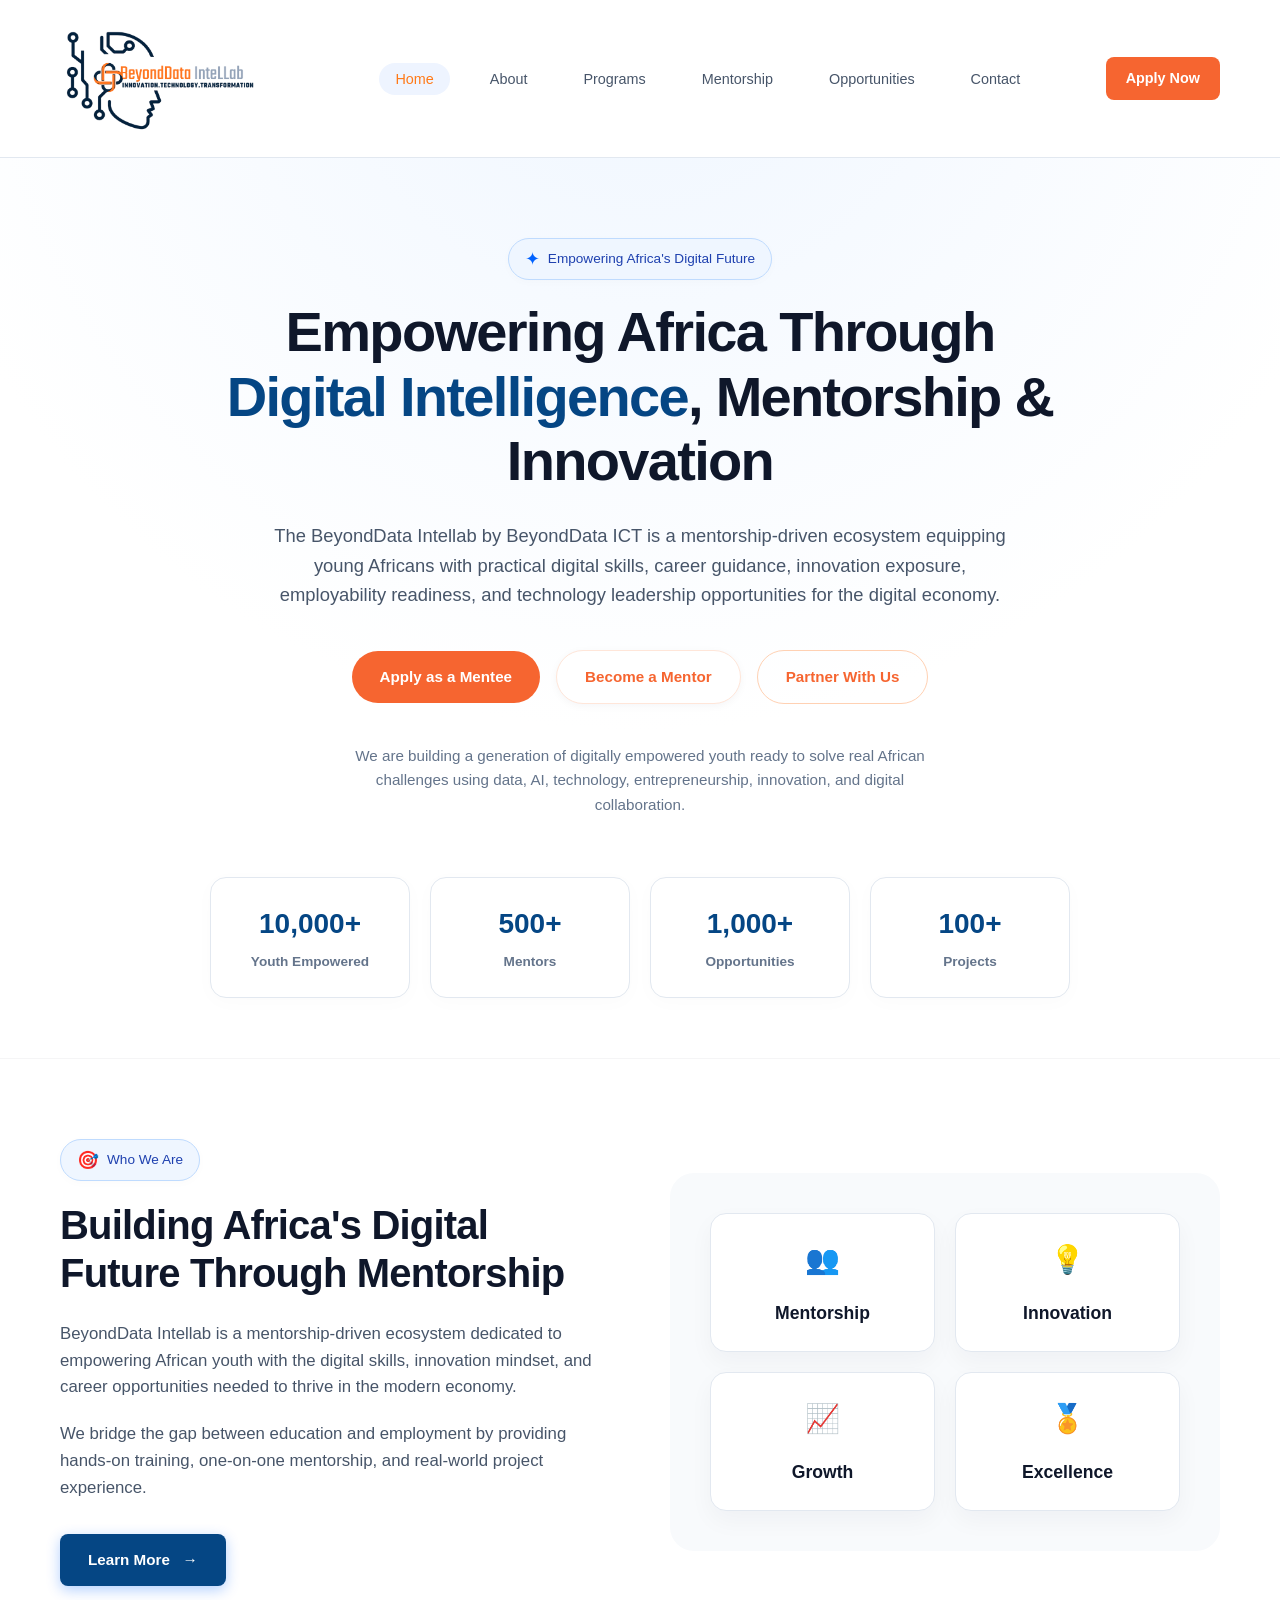
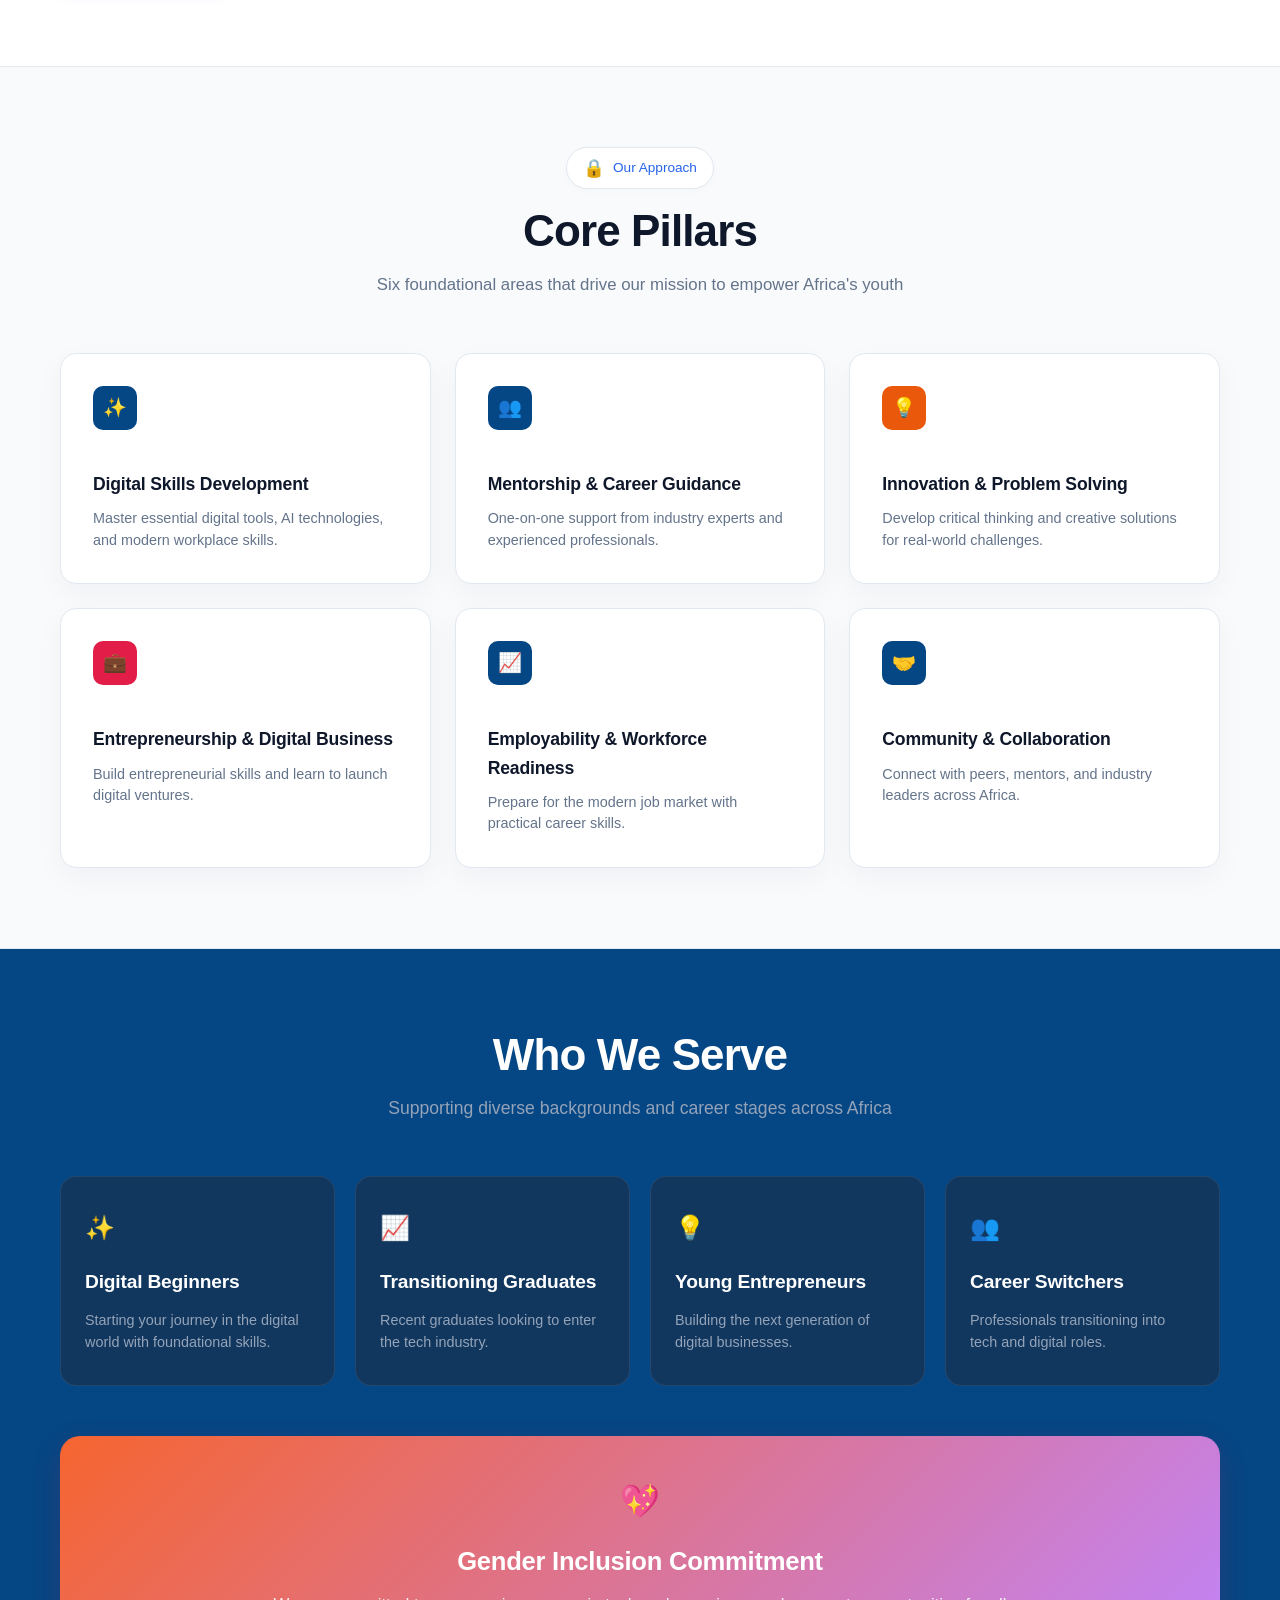
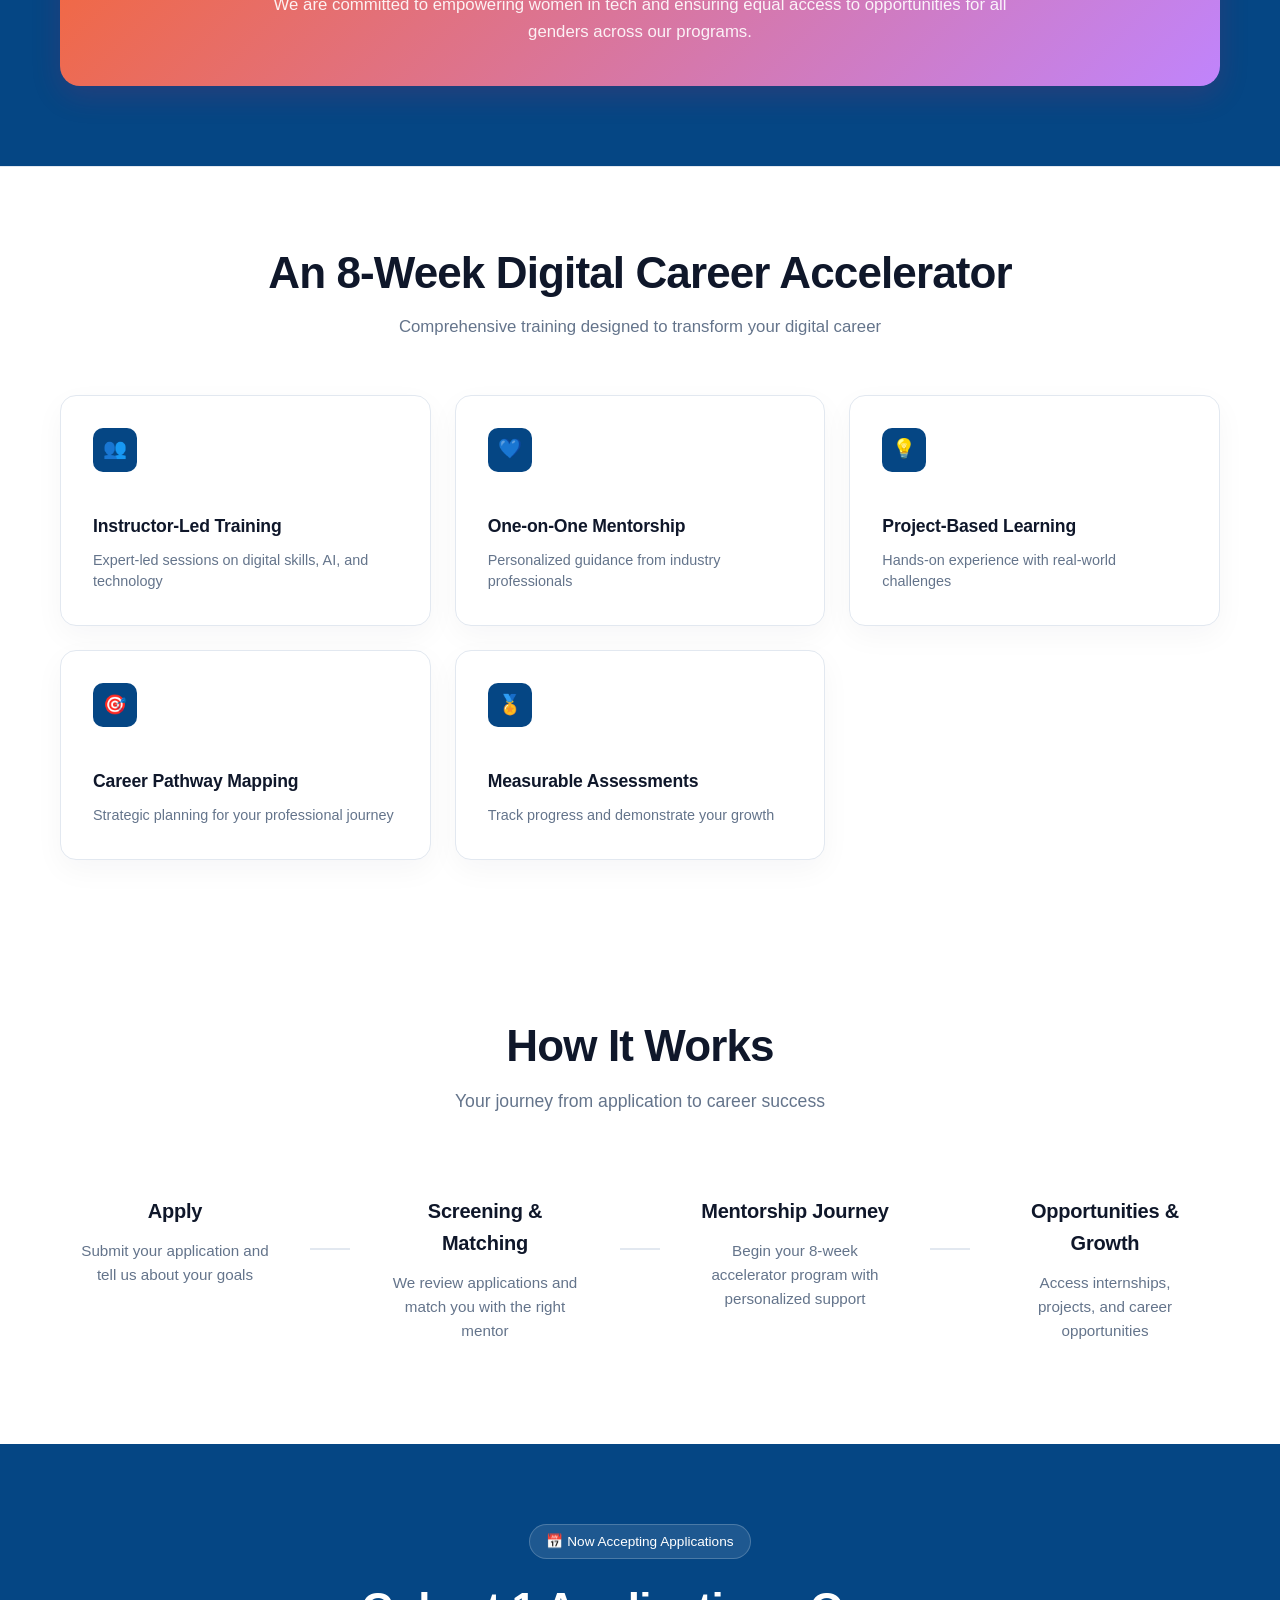
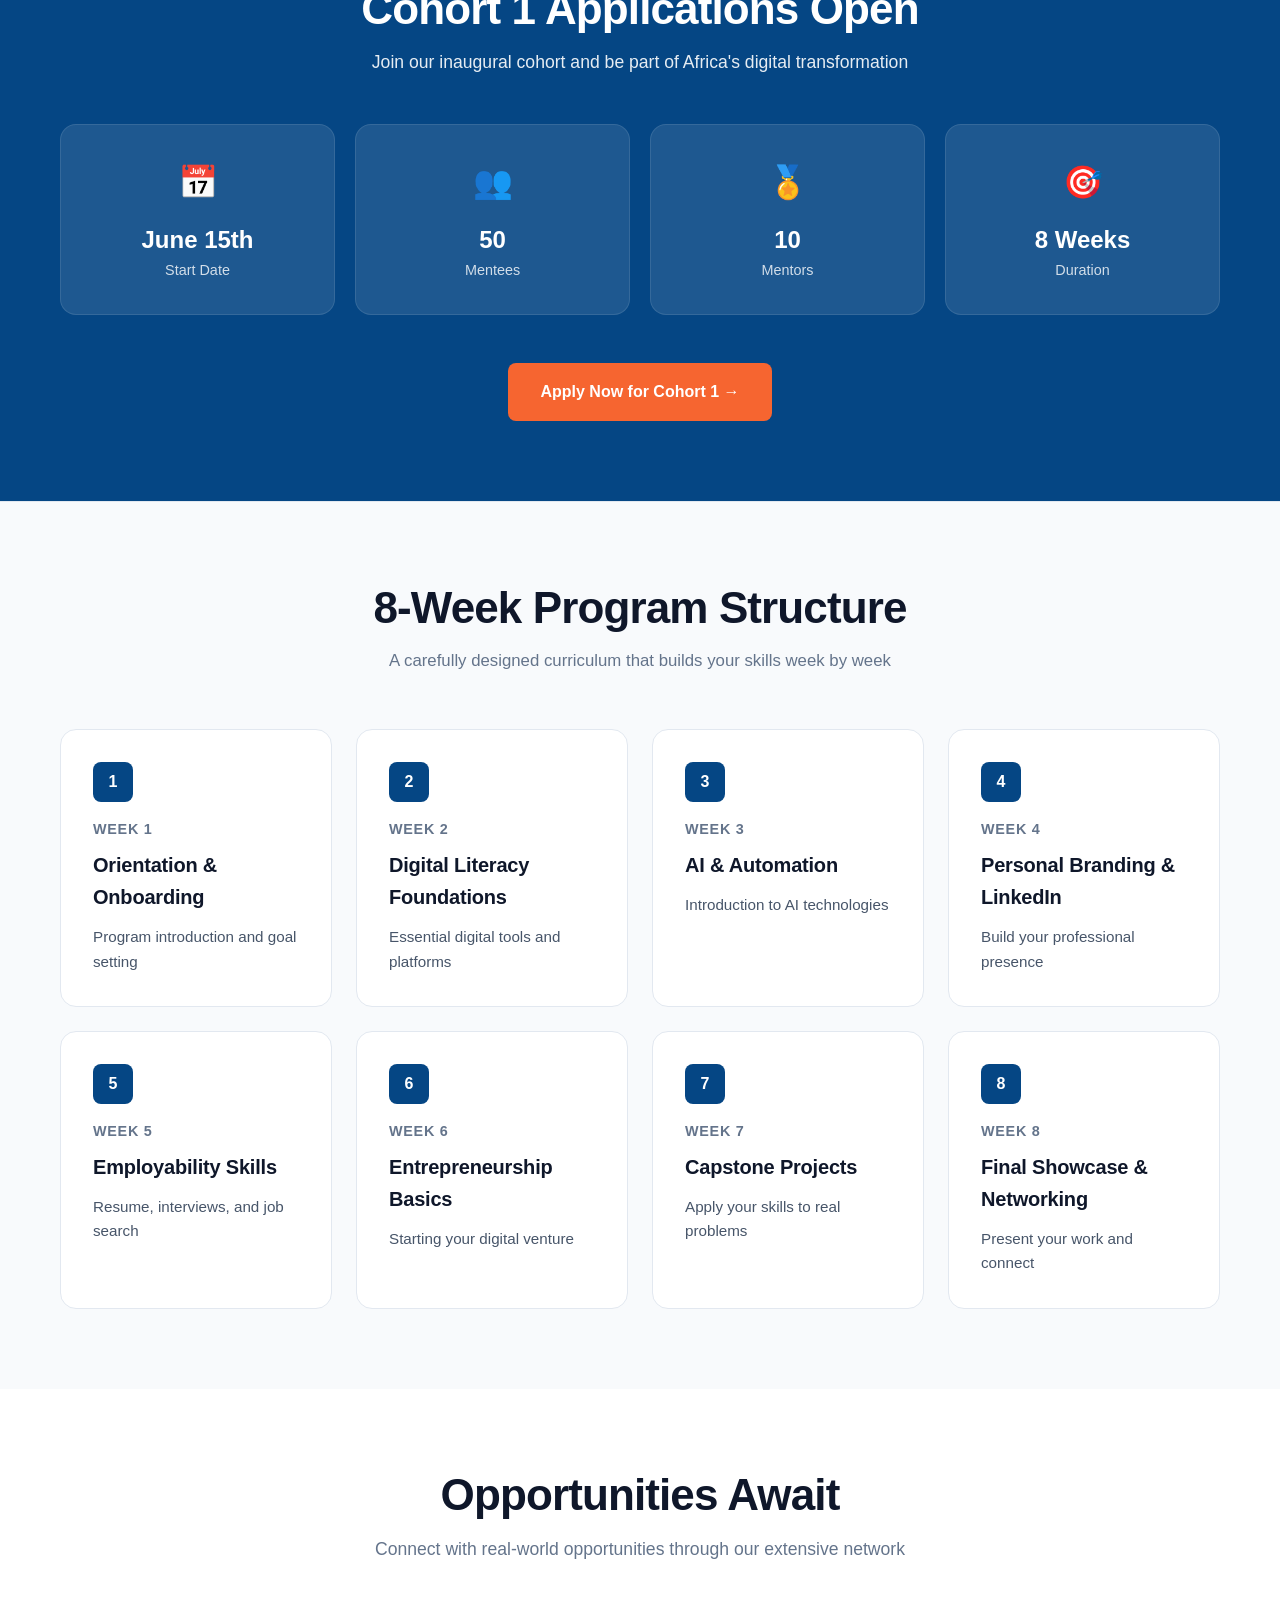
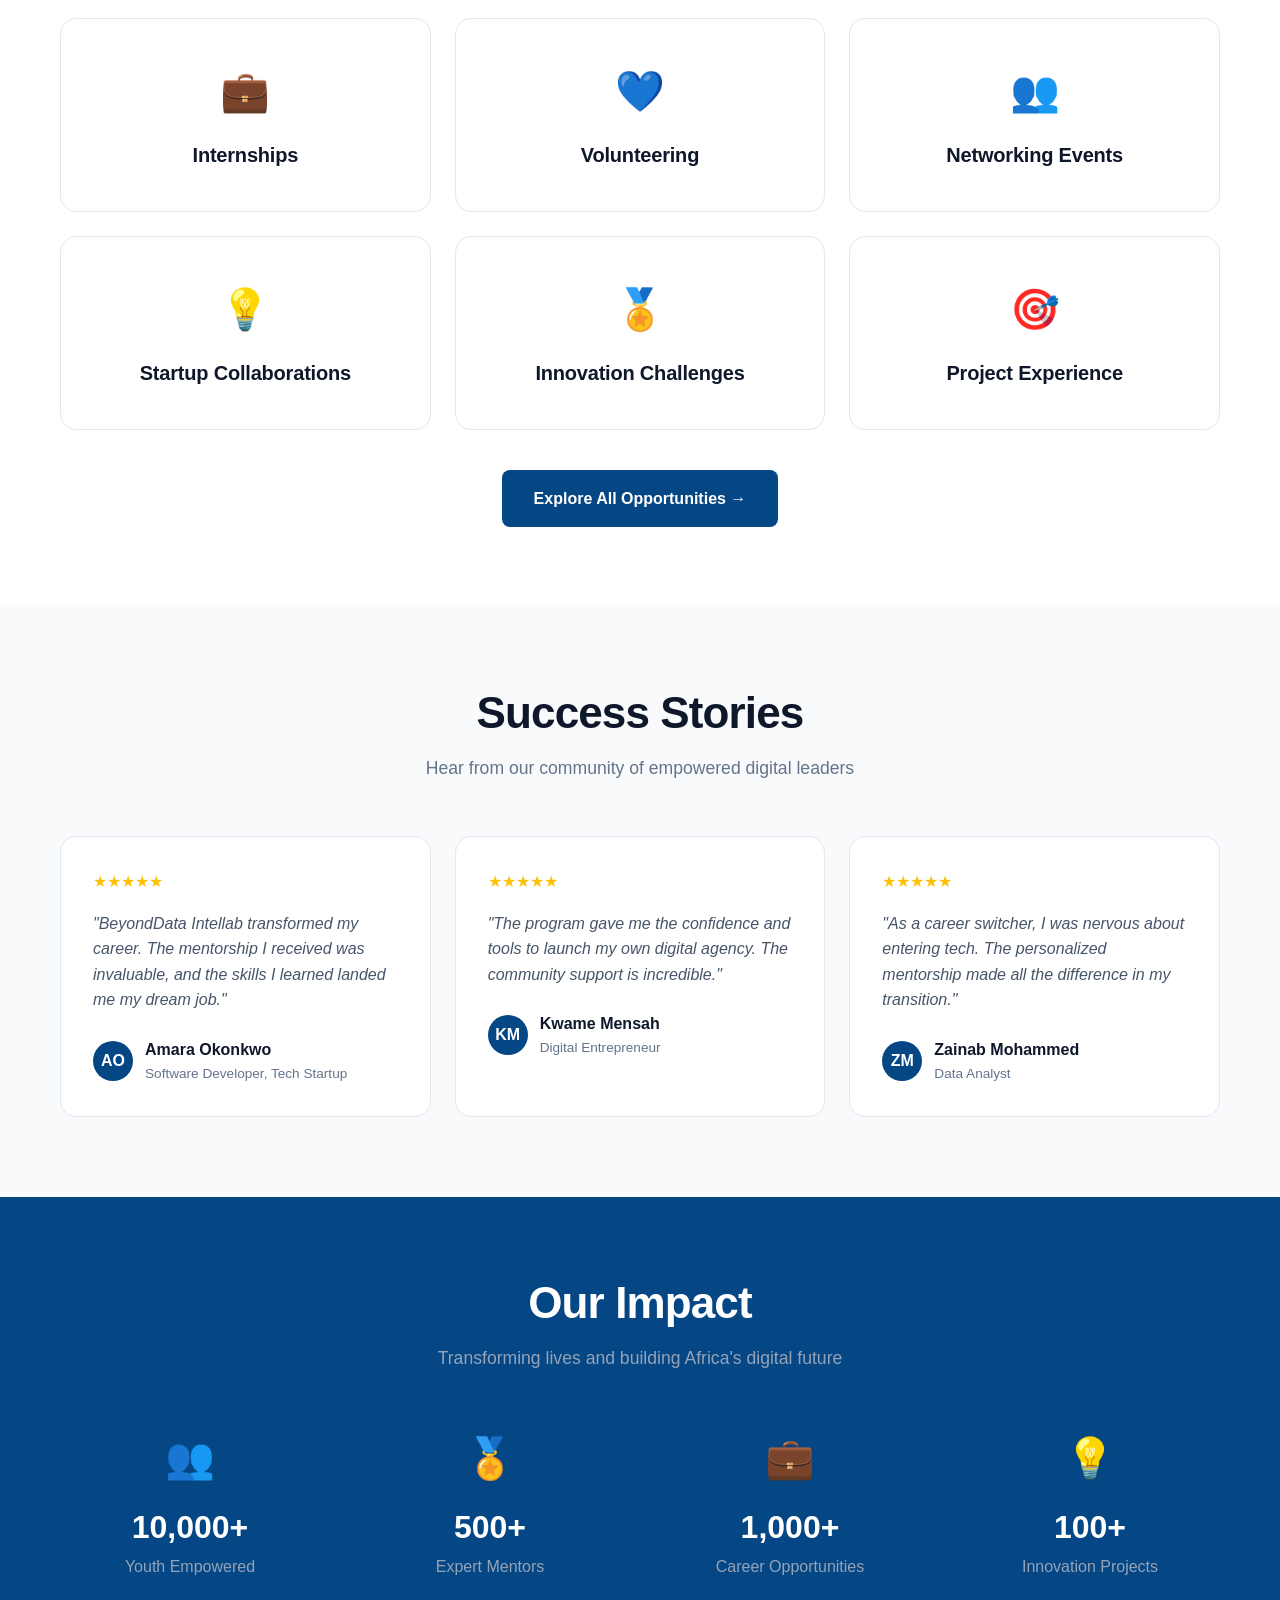
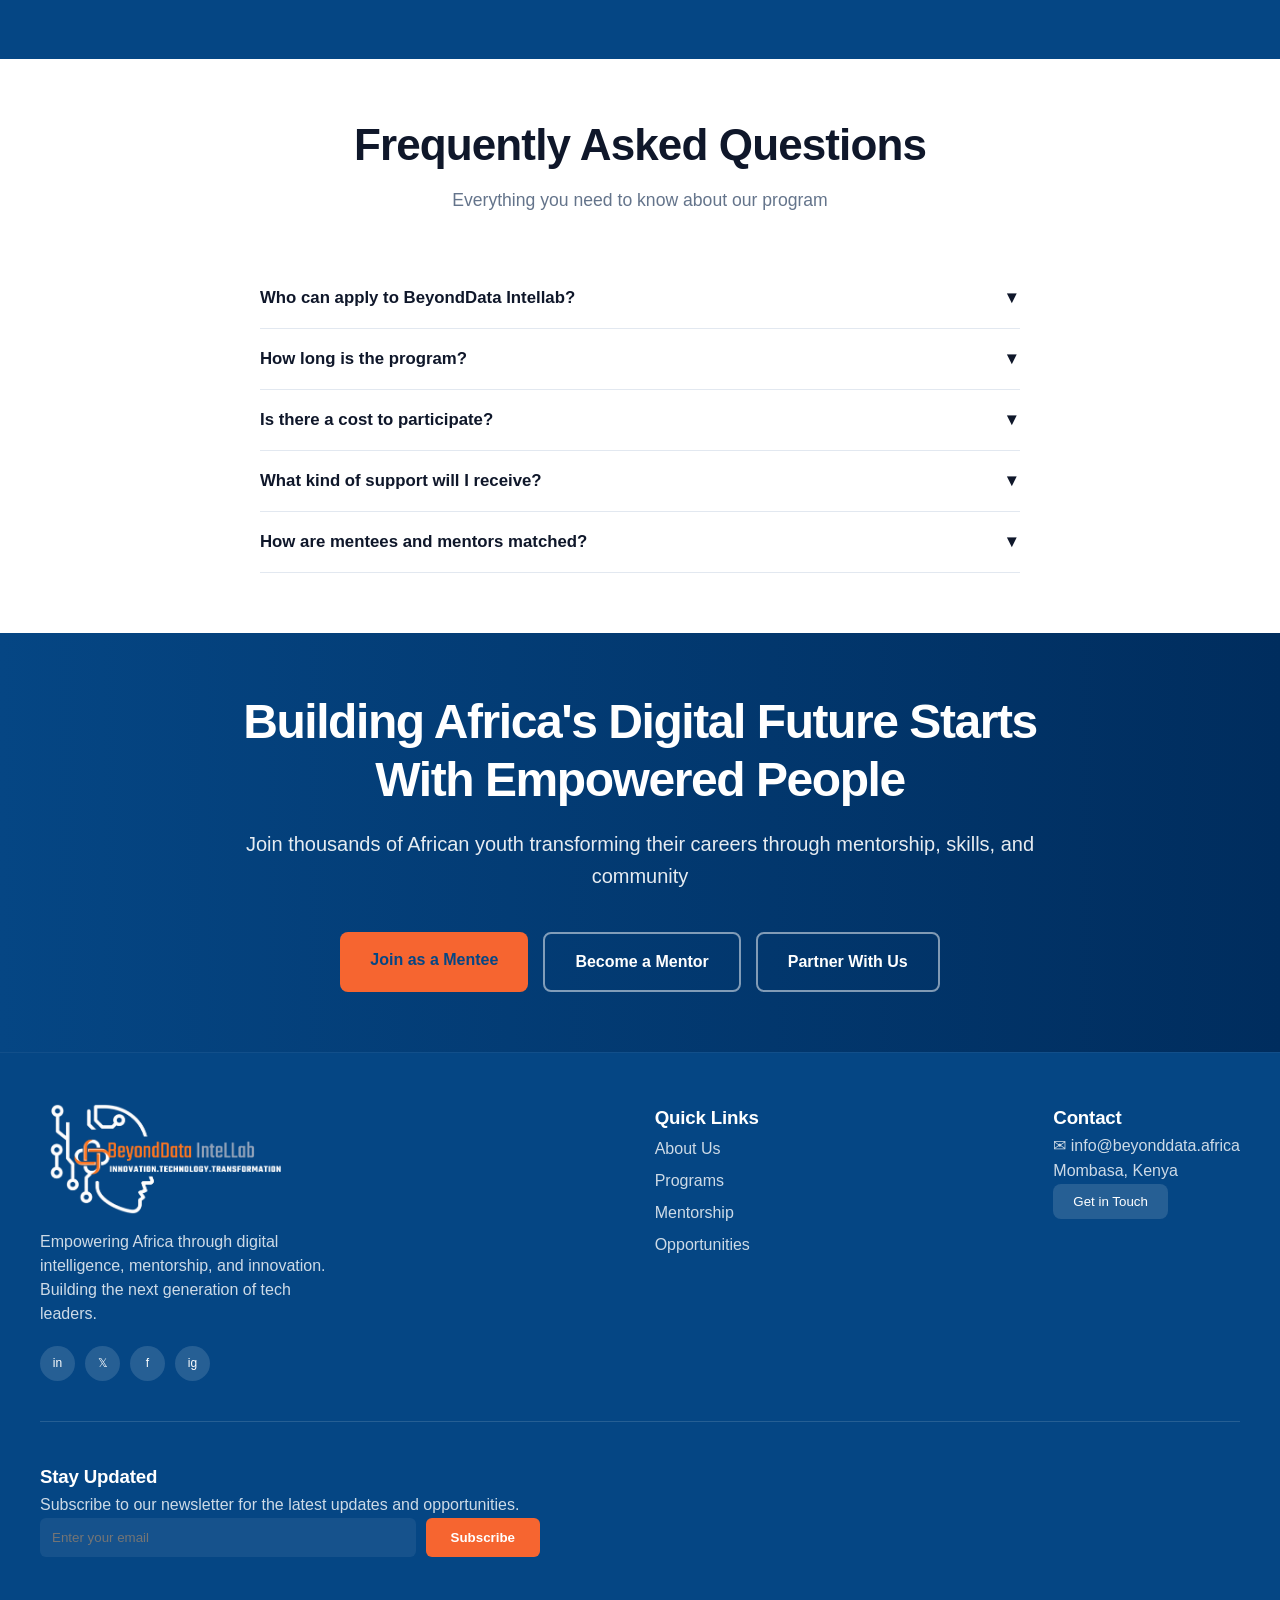
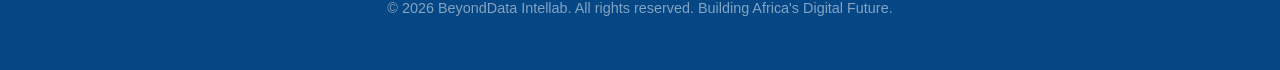
==== index.html @ 854eb8dd "final touches" ====
<!DOCTYPE html>
<html lang="en">
<head>
    <meta charset="UTF-8">
    <meta name="viewport" content="width=device-width, initial-scale=1.0">
    <title>BeyondData Intellab | Empowering Africa Through Digital Intelligence</title>
    <link rel="stylesheet" href="styles.css" class="css">
    <style>
        /* ===== RESET & BASE ===== */
        *, *::before, *::after { box-sizing: border-box; margin: 0; padding: 0; }
        body { font-family: sans-serif; color: #0F172A; }
        a { text-decoration: none; }
        img { max-width: 100%; }

        /* ===== CONTAINER ===== */
        .container {
            width: 100%;
            max-width: 1200px;
            margin: 0 auto;
            padding: 0 20px;
        }

        /* ===== GRID UTILITIES ===== */
        .grid-2 {
            display: grid;
            grid-template-columns: repeat(2, 1fr);
            gap: 40px;
        }
        .grid-3 {
            display: grid;
            grid-template-columns: repeat(3, 1fr);
            gap: 24px;
        }
        .grid-4 {
            display: grid;
            grid-template-columns: repeat(4, 1fr);
            gap: 20px;
        }

        /* ===== SECTION PADDING ===== */
        .section-padding { padding: 80px 0; }

        /* ===== NAVBAR ===== */
        .navbar {
            position: sticky;
            top: 0;
            z-index: 100;
            background: #fff;
            border-bottom: 1px solid #E2E8F0;
            padding: 16px 0;
        }
        .nav-container {
            display: flex;
            align-items: center;
            justify-content: space-between;
            gap: 16px;
        }
        
        .nav-links {
            display: flex;
            list-style: none;
            gap: 24px;
            align-items: center;
        }
        .nav-links a {
            color: #475569;
            font-size: 0.9rem;
            font-weight: 500;
            transition: color 0.2s;
        }
        .nav-links a:hover, .nav-links a.active { color: #FF7A18; }
        .btn-nav-apply {
            background: #FF7A18;
            color: #fff;
            padding: 10px 20px;
            border-radius: 8px;
            font-weight: 600;
            font-size: 0.9rem;
            white-space: nowrap;
            flex-shrink: 0;
        }

        /* Hamburger */
        .hamburger {
            display: none;
            flex-direction: column;
            gap: 5px;
            cursor: pointer;
            background: none;
            border: none;
            padding: 4px;
        }
        .hamburger span {
            display: block;
            width: 24px;
            height: 2px;
            background: #0F172A;
            border-radius: 2px;
            transition: all 0.3s;
        }
        .mobile-menu {
            display: none;
            flex-direction: column;
            gap: 0;
            background: #fff;
            border-top: 1px solid #E2E8F0;
            padding: 16px 20px;
        }
        .mobile-menu.open { display: flex; }
        .mobile-menu a {
            color: #475569;
            font-size: 0.95rem;
            font-weight: 500;
            padding: 12px 0;
            border-bottom: 1px solid #F1F5F9;
        }
        .mobile-menu .mobile-apply {
            background: #FF7A18;
            color: #fff;
            text-align: center;
            padding: 12px;
            border-radius: 8px;
            font-weight: 700;
            margin-top: 12px;
            border-bottom: none;
        }

        /* ===== HERO BADGE ===== */
        .hero-badge {
            display: inline-flex;
            align-items: center;
            gap: 8px;
            background: #EFF6FF;
            border: 1px solid #BFDBFE;
            color: #1E40AF;
            padding: 6px 16px;
            border-radius: 50px;
            font-size: 0.85rem;
            font-weight: 500;
            margin-bottom: 20px;
        }

        /* ===== BUTTONS ===== */
        .btn { display: inline-block; padding: 14px 28px; border-radius: 8px; font-weight: 600; font-size: 0.95rem; cursor: pointer; transition: opacity 0.2s; }
        .btn:hover { opacity: 0.88; }
        .btn-pill-gradient { background: linear-gradient(90deg,#FF7A18 0%, #FF9A4A 100%); color: #fff; border-radius: 50px; padding: 14px 28px; }
        .btn-pill-white { background: #fff; color: #FF7A18; border-radius: 50px; padding: 14px 28px; border: 1px solid #FFE6D9; }
        .btn-pill-outline { background: transparent; color: #FF7A18; border-radius: 50px; padding: 14px 28px; border: 1px solid #FFD1B3; }

        /* ===== STAT CARDS ===== */
        .stat-container-grid {
            display: grid;
            grid-template-columns: repeat(4, 1fr);
            gap: 20px;
        }
        .stat-metric-card {
            background: #fff;
            padding: 24px;
            border-radius: 16px;
            border: 1px solid #E2E8F0;
            text-align: center;
        }
        .stat-number { font-size: 1.75rem; font-weight: 800; color: #0062FF; }
        .stat-label { font-size: 0.85rem; color: #64748B; margin-top: 4px; }

        /* ===== PILLAR CARDS ===== */
        .pillar-card {
            background: #fff;
            padding: 32px;
            border-radius: 16px;
            border: 1px solid #E2E8F0;
        }
        .pillar-card h3 { font-size: 1.1rem; font-weight: 700; margin: 16px 0 10px; color: #0F172A; }
        .pillar-card p { color: #64748B; font-size: 0.9rem; line-height: 1.5; }
        .pillar-icon-box {
            width: 44px;
            height: 44px;
            border-radius: 10px;
            display: flex;
            align-items: center;
            justify-content: center;
            font-size: 1.2rem;
            color: #fff;
        }

        /* ===== FAQ ===== */
        .faq-container { max-width: 800px; margin: 0 auto; }
        .faq-item { border-bottom: 1px solid #E2E8F0; padding: 20px 0; }
        .faq-question {
            width: 100%;
            display: flex;
            justify-content: space-between;
            align-items: center;
            background: none;
            border: none;
            font-size: 1.05rem;
            font-weight: 600;
            color: #0F172A;
            cursor: pointer;
            text-align: left;
            gap: 12px;
        }
        .faq-answer { display: none; padding-top: 15px; color: #475569; line-height: 1.6; font-size: 0.95rem; }

        /* ===== HOW IT WORKS ===== */
        .steps-row {
            display: flex;
            justify-content: space-between;
            align-items: flex-start;
            gap: 20px;
            flex-wrap: wrap;
        }
        .step-item { flex: 1; min-width: 160px; padding: 20px; text-align: center; }
        .step-divider {
            align-self: center;
            height: 2px;
            width: 40px;
            background: #E2E8F0;
            margin-bottom: 40px;
            flex-shrink: 0;
        }

        /* ===== FOOTER NEWSLETTER ===== */
        .newsletter-row {
            display: flex;
            gap: 10px;
            max-width: 500px;
        }
        .newsletter-row input {
            flex: 1;
            padding: 12px;
            border-radius: 6px;
            border: none;
            background: #ffffff11;
            color: white;
            min-width: 0;
        }
        .newsletter-row button {
            background: linear-gradient(to right, #ff7e5f, #feb47b);
            border: none;
            padding: 12px 25px;
            border-radius: 6px;
            color: white;
            font-weight: bold;
            cursor: pointer;
            white-space: nowrap;
        }

        /* ===== FOOTER GRID ===== */
        .footer-grid {
            display: flex;
            flex-wrap: wrap;
            justify-content: space-between;
            max-width: 1200px;
            margin: 0 auto;
            gap: 40px;
        }

        /* ===== CTA BUTTONS ROW ===== */
        .cta-buttons {
            display: flex;
            justify-content: center;
            gap: 15px;
            flex-wrap: wrap;
        }
        .cta-buttons a {
            padding: 15px 30px;
            text-decoration: none;
            border-radius: 8px;
            font-weight: bold;
            white-space: nowrap;
        }

        /* ===== HERO BUTTONS ===== */
        .hero-buttons {
            display: flex;
            gap: 16px;
            justify-content: center;
            align-items: center;
            margin-bottom: 40px;
            flex-wrap: wrap;
        }

        /* ===== OPPORTUNITY GRID ===== */
        .opportunity-grid {
            display: grid;
            grid-template-columns: repeat(auto-fit, minmax(300px, 1fr));
            gap: 24px;
            margin-bottom: 40px;
        }
        .opportunity-card {
            padding: 40px;
            border: 1px solid #E2E8F0;
            border-radius: 16px;
            text-align: center;
        }

        /* ===== TESTIMONIAL GRID ===== */
        .testimonial-grid {
            display: grid;
            grid-template-columns: repeat(auto-fit, minmax(300px, 1fr));
            gap: 24px;
        }

        /* ===== IMPACT GRID ===== */
        .impact-grid {
            display: grid;
            grid-template-columns: repeat(auto-fit, minmax(200px, 1fr));
            gap: 40px;
        }

        /* ===== WEEK GRID ===== */
        .week-grid {
            display: grid;
            grid-template-columns: repeat(auto-fit, minmax(250px, 1fr));
            gap: 24px;
        }

        /* ===== SOCIAL ICONS ===== */
        .social-icons { display: flex; gap: 10px; margin-top: 20px; }
        .social-icon {
            width: 35px;
            height: 35px;
            background: #ffffff22;
            border-radius: 50%;
            display: flex;
            align-items: center;
            justify-content: center;
            font-size: 0.75rem;
            color: #fff;
            flex-shrink: 0;
        }

        /* ===== RESPONSIVE BREAKPOINTS ===== */

        /* Tablet: 768px - 1024px */
        @media (max-width: 1024px) {
            .grid-4 { grid-template-columns: repeat(2, 1fr); }
            .stat-container-grid { grid-template-columns: repeat(2, 1fr); }
            .grid-3 { grid-template-columns: repeat(2, 1fr); }
            .nav-links { gap: 16px; }
        }

        /* Mobile: up to 768px */
        @media (max-width: 768px) {
            /* Nav */
            .nav-links { display: none; }
            .btn-nav-apply { display: none; }
            .hamburger { display: flex; }

            /* Grids */
            .grid-2 { grid-template-columns: 1fr; gap: 32px; }
            .grid-3 { grid-template-columns: 1fr; }
            .grid-4 { grid-template-columns: 1fr 1fr; }
            .stat-container-grid { grid-template-columns: 1fr 1fr; }

            /* Section padding */
            .section-padding { padding: 48px 0; }

            /* Hero */
            header { padding: 48px 0 40px !important; }
            header h1 { font-size: 2.2rem !important; }
            header p { font-size: 1rem !important; }

            /* Steps */
            .steps-row { flex-direction: column; align-items: center; }
            .step-divider { display: none; }
            .step-item { width: 100%; max-width: 340px; }

            /* Newsletter */
            .newsletter-row { flex-direction: column; max-width: 100%; }
            .newsletter-row input, .newsletter-row button { width: 100%; }

            /* Section headings */
            h2[style*="2.75rem"] { font-size: 2rem !important; }
            h1[style*="3.5rem"] { font-size: 2.2rem !important; }
            h1[style*="3rem"] { font-size: 2rem !important; }

            /* CTA buttons */
            .cta-buttons { flex-direction: column; align-items: center; }
            .cta-buttons a { width: 100%; max-width: 300px; text-align: center; }

            /* Hero buttons */
            .hero-buttons { flex-direction: column; align-items: center; }
            .hero-buttons a { width: 100%; max-width: 280px; text-align: center; }

            /* Cohort stats */
            .cohort-grid { grid-template-columns: 1fr 1fr !important; }

            /* Who we are icon grid */
            .who-grid { grid-template-columns: 1fr 1fr !important; }

            /* Footer */
            .footer-grid { flex-direction: column; }

            /* Who we serve grid */
            .serve-grid { grid-template-columns: 1fr !important; }
        }

        @media (max-width: 480px) {
            .grid-4 { grid-template-columns: 1fr; }
            .stat-container-grid { grid-template-columns: 1fr 1fr; }
            .cohort-grid { grid-template-columns: 1fr 1fr !important; }
            .who-grid { grid-template-columns: 1fr 1fr !important; }
            header h1 { font-size: 1.85rem !important; }
            h2[style*="2.75rem"] { font-size: 1.75rem !important; }
            .pillar-card { padding: 24px; }
            .opportunity-grid { grid-template-columns: 1fr; }
        }
    </style>
</head>
<body>

    <!-- NAVBAR -->
    <nav class="navbar">
        <div class="container nav-container">
            <a href="#" class="logo-block">
                <div class="logo-icon">
    <img src="Beyonddata intellab logo-Photoroom.png" alt="BeyondData Intellab Logo">
  </div>
                
            </a>
            <ul class="nav-links">
                <li><a href="index.html" class="active">Home</a></li>
                <li><a href="about.html">About</a></li>
                <li><a href="programs.html">Programs</a></li>
                <li><a href="mentorship.html">Mentorship</a></li>
                <li><a href="opportunities.html">Opportunities</a></li>
                <li><a href="contact.html">Contact</a></li>
            </ul>
            <a href="application.html" class="btn-nav-apply" style="background: #f66530; color: #FFFFFF;">Apply Now</a>
            <button class="hamburger" id="hamburger" aria-label="Toggle menu">
                <span></span><span></span><span></span>
            </button>
        </div>
        <div class="mobile-menu" id="mobileMenu">
            <a href="index.html">Home</a>
            <a href="about.html">About</a>
            <a href="programs.html">Programs</a>
            <a href="mentorship.html">Mentorship</a>
            <a href="opportunities.html">Opportunities</a>
            <a href="contact.html">Contact</a>
            <a href="application.html" class="mobile-apply" style="background: #f66530; color: #FFFFFF;">Apply Now</a>
        </div>
    </nav>

    <!-- HERO -->
    <header style="background: radial-gradient(circle at 50% -20%, #EFF6FF 0%, #FFFFFF 60%); padding: 80px 0 60px 0; text-align: center;">
        <div class="container" style="max-width: 900px;">
            <div class="hero-badge">
                <span>✦</span> Empowering Africa's Digital Future
            </div>
            <h1 style="font-size: 3.5rem; font-weight: 800; color: #0F172A; line-height: 1.15; letter-spacing: -0.03em; margin-bottom: 28px;">
                Empowering Africa Through <span style="color: #054684;">Digital Intelligence</span>, Mentorship & Innovation
            </h1>
            <p style="font-size: 1.15rem; color: #475569; max-width: 760px; margin: 0 auto 40px auto; line-height: 1.6;">
                The BeyondData Intellab by BeyondData ICT is a mentorship-driven ecosystem equipping young Africans with practical digital skills, career guidance, innovation exposure, employability readiness, and technology leadership opportunities for the digital economy.
            </p>
            <div class="hero-buttons">
                <a href="application.html" class="btn btn-pill-gradient" style="background: #f66530; color: #FFFFFF;">Apply as a Mentee</a>
                <a href="mentorship.html" class="btn btn-pill-white" style="color: #f66530;">Become a Mentor</a>
                <a href="about.html#partnership" class="btn btn-pill-outline" style="color: #f66530;">Partner With Us</a>
            </div>
            <p style="font-size: 0.95rem; color: #64748B; max-width: 600px; margin: 0 auto 60px auto;">
                We are building a generation of digitally empowered youth ready to solve real African challenges using data, AI, technology, entrepreneurship, innovation, and digital collaboration.
            </p>
            <div class="stat-container-grid">
                        <div class="stat-metric-card" >
                            <div class="stat-number" style="color:#054684">10,000+</div>
                    <div class="stat-label">Youth Empowered</div>
                </div>
                <div class="stat-metric-card">
                    <div class="stat-number" style="color:#054684">500+</div>
                    <div class="stat-label">Mentors</div>
                </div>
                <div class="stat-metric-card">
                    <div class="stat-number" style="color:#054684">1,000+</div>
                    <div class="stat-label">Opportunities</div>
                </div>
                <div class="stat-metric-card">
                    <div class="stat-number" style="color:#054684">100+</div>
                    <div class="stat-label">Projects</div>
                </div>
            </div>
        </div>
    </header>

    <!-- WHO WE ARE -->
    <section class="section-padding" style="background: #FFFFFF; border-top: 1px solid rgba(15,23,42,0.04);">
        <div class="container grid-2" style="align-items: center; gap: 60px;">
            <div>
                <div class="hero-badge" style="background: #EFF6FF; border: 1px solid #BFDBFE; color: #1E40AF; margin-bottom: 20px;">
                    <span style="color: #2563EB;">🎯</span> Who We Are
                </div>
                <h2 style="font-size: 2.5rem; font-weight: 800; color: #0F172A; line-height: 1.2; margin-bottom: 24px; letter-spacing: -0.02em;">
                    Building Africa's Digital Future Through Mentorship
                </h2>
                <p style="font-size: 1.05rem; color: #475569; margin-bottom: 20px; line-height: 1.6;">
                    BeyondData Intellab is a mentorship-driven ecosystem dedicated to empowering African youth with the digital skills, innovation mindset, and career opportunities needed to thrive in the modern economy.
                </p>
                <p style="font-size: 1.05rem; color: #475569; margin-bottom: 32px; line-height: 1.6;">
                    We bridge the gap between education and employment by providing hands-on training, one-on-one mentorship, and real-world project experience.
                </p>
                <a href="about.html" class="btn" style="background: #054684; color: #FFFFFF; border-radius: 8px; padding: 14px 28px; font-weight: 600; font-size: 0.95rem; box-shadow: 0 4px 14px rgba(0, 98, 255, 0.3);">
                    Learn More &nbsp; →
                </a>
            </div>
            <div style="background: #F8FAFC; padding: 40px; border-radius: 24px; display: grid; grid-template-columns: repeat(2, 1fr); gap: 20px;" class="who-grid">
                <div class="stat-metric-card" style="box-shadow: 0 10px 25px rgba(15,23,42,0.04); border-radius: 16px; padding: 24px;">
                    <div style="color: #054684; font-size: 1.75rem; margin-bottom: 16px;">👥</div>
                    <h4 style="font-size: 1.1rem; font-weight: 700; color: #0F172A;">Mentorship</h4>
                </div>
                <div class="stat-metric-card" style="box-shadow: 0 10px 25px rgba(15,23,42,0.04); border-radius: 16px; padding: 24px;">
                    <div style="color: #054684; font-size: 1.75rem; margin-bottom: 16px;">💡</div>
                    <h4 style="font-size: 1.1rem; font-weight: 700; color: #0F172A;">Innovation</h4>
                </div>
                <div class="stat-metric-card" style="box-shadow: 0 10px 25px rgba(15,23,42,0.04); border-radius: 16px; padding: 24px;">
                    <div style="color: #F97316; font-size: 1.75rem; margin-bottom: 16px;">📈</div>
                    <h4 style="font-size: 1.1rem; font-weight: 700; color: #0F172A;">Growth</h4>
                </div>
                <div class="stat-metric-card" style="box-shadow: 0 10px 25px rgba(15,23,42,0.04); border-radius: 16px; padding: 24px;">
                    <div style="color: #E11D48; font-size: 1.75rem; margin-bottom: 16px;">🏅</div>
                    <h4 style="font-size: 1.1rem; font-weight: 700; color: #0F172A;">Excellence</h4>
                </div>
            </div>
        </div>
    </section>

    <!-- CORE PILLARS -->
    <section class="section-padding" style="background: #F8FAFC; border-top: 1px solid #E2E8F0; border-bottom: 1px solid #E2E8F0;">
        <div class="container">
            <div style="text-align: center; margin-bottom: 54px;">
                <div class="hero-badge" style="background: #FFFFFF; border: 1px solid #E2E8F0; color: #2563EB; margin-bottom: 16px;">
                    <span>🔒</span> Our Approach
                </div>
                <h2 style="font-size: 2.75rem; font-weight: 800; color: #0F172A; margin-bottom: 14px; letter-spacing: -0.02em;">Core Pillars</h2>
                <p style="font-size: 1.05rem; color: #64748B; max-width: 620px; margin: 0 auto;">
                    Six foundational areas that drive our mission to empower Africa's youth
                </p>
            </div>
            <div class="grid-3">
                <div class="pillar-card">
                    <div class="pillar-icon-box" style="background: #054684;">✨</div>
                    <h3>Digital Skills Development</h3>
                    <p>Master essential digital tools, AI technologies, and modern workplace skills.</p>
                </div>
                <div class="pillar-card">
                    <div class="pillar-icon-box" style="background: #054684;">👥</div>
                    <h3>Mentorship & Career Guidance</h3>
                    <p>One-on-one support from industry experts and experienced professionals.</p>
                </div>
                <div class="pillar-card">
                    <div class="pillar-icon-box" style="background: #EA580C;">💡</div>
                    <h3>Innovation & Problem Solving</h3>
                    <p>Develop critical thinking and creative solutions for real-world challenges.</p>
                </div>
                <div class="pillar-card">
                    <div class="pillar-icon-box" style="background: #E11D48;">💼</div>
                    <h3>Entrepreneurship & Digital Business</h3>
                    <p>Build entrepreneurial skills and learn to launch digital ventures.</p>
                </div>
                <div class="pillar-card">
                    <div class="pillar-icon-box" style="background: #054684;">📈</div>
                    <h3>Employability & Workforce Readiness</h3>
                    <p>Prepare for the modern job market with practical career skills.</p>
                </div>
                <div class="pillar-card">
                    <div class="pillar-icon-box" style="background: #054684;">🤝</div>
                    <h3>Community & Collaboration</h3>
                    <p>Connect with peers, mentors, and industry leaders across Africa.</p>
                </div>
            </div>
        </div>
    </section>

    <!-- WHO WE SERVE -->
    <section class="section-padding" style="background: #054684; color: #FFFFFF;">
        <div class="container">
            <div style="text-align: center; margin-bottom: 54px;">
                <h2 style="font-size: 2.75rem; font-weight: 800; color: #FFFFFF; margin-bottom: 12px; letter-spacing: -0.02em;">Who We Serve</h2>
                <p style="font-size: 1.1rem; color: #94A3B8; max-width: 600px; margin: 0 auto;">
                    Supporting diverse backgrounds and career stages across Africa
                </p>
            </div>
            <div class="grid-4 serve-grid" style="margin-bottom: 50px;">
                <div style="background: rgba(30, 41, 59, 0.5); border: 1px solid rgba(255, 255, 255, 0.08); padding: 32px 24px; border-radius: 16px;">
                    <div style="color: #38BDF8; font-size: 1.5rem; margin-bottom: 20px;">✨</div>
                    <h3 style="color: #FFFFFF; font-size: 1.2rem; font-weight: 700; margin-bottom: 12px;">Digital Beginners</h3>
                    <p style="color: #94A3B8; font-size: 0.9rem; line-height: 1.5;">Starting your journey in the digital world with foundational skills.</p>
                </div>
                <div style="background: rgba(30, 41, 59, 0.5); border: 1px solid rgba(255, 255, 255, 0.08); padding: 32px 24px; border-radius: 16px;">
                    <div style="color: #38BDF8; font-size: 1.5rem; margin-bottom: 20px;">📈</div>
                    <h3 style="color: #FFFFFF; font-size: 1.2rem; font-weight: 700; margin-bottom: 12px;">Transitioning Graduates</h3>
                    <p style="color: #94A3B8; font-size: 0.9rem; line-height: 1.5;">Recent graduates looking to enter the tech industry.</p>
                </div>
                <div style="background: rgba(30, 41, 59, 0.5); border: 1px solid rgba(255, 255, 255, 0.08); padding: 32px 24px; border-radius: 16px;">
                    <div style="color: #38BDF8; font-size: 1.5rem; margin-bottom: 20px;">💡</div>
                    <h3 style="color: #FFFFFF; font-size: 1.2rem; font-weight: 700; margin-bottom: 12px;">Young Entrepreneurs</h3>
                    <p style="color: #94A3B8; font-size: 0.9rem; line-height: 1.5;">Building the next generation of digital businesses.</p>
                </div>
                <div style="background: rgba(30, 41, 59, 0.5); border: 1px solid rgba(255, 255, 255, 0.08); padding: 32px 24px; border-radius: 16px;">
                    <div style="color: #38BDF8; font-size: 1.5rem; margin-bottom: 20px;">👥</div>
                    <h3 style="color: #FFFFFF; font-size: 1.2rem; font-weight: 700; margin-bottom: 12px;">Career Switchers</h3>
                    <p style="color: #94A3B8; font-size: 0.9rem; line-height: 1.5;">Professionals transitioning into tech and digital roles.</p>
                </div>
            </div>
            <div style="background: linear-gradient(135deg, #f66530 0%, #C084FC 100%); padding: 40px; border-radius: 20px; text-align: center; box-shadow: 0 10px 30px rgba(225, 29, 72, 0.15);">
                <div style="font-size: 2rem; margin-bottom: 14px;">💖</div>
                <h3 style="font-size: 1.6rem; font-weight: 800; color: #FFFFFF; margin-bottom: 10px; letter-spacing: -0.01em;">Gender Inclusion Commitment</h3>
                <p style="color: rgba(255, 255, 255, 0.9); font-size: 1.05rem; max-width: 780px; margin: 0 auto; line-height: 1.6;">
                    We are committed to empowering women in tech and ensuring equal access to opportunities for all genders across our programs.
                </p>
            </div>
        </div>
    </section>

    <!-- 8-WEEK ACCELERATOR FEATURES -->
    <section class="section-padding" style="background: #FFFFFF; border-top: 1px solid #E2E8F0;">
        <div class="container">
            <div style="text-align: center; margin-bottom: 54px;">
                <h2 style="font-size: 2.75rem; font-weight: 800; color: #0F172A; margin-bottom: 14px; letter-spacing: -0.02em;">An 8-Week Digital Career Accelerator</h2>
                <p style="font-size: 1.05rem; color: #64748B; max-width: 620px; margin: 0 auto;">
                    Comprehensive training designed to transform your digital career
                </p>
            </div>
            <div class="grid-3" style="gap: 24px;">
                <div class="pillar-card">
                    <div class="pillar-icon-box" style="background: #054684;">👥</div>
                    <h3>Instructor-Led Training</h3>
                    <p>Expert-led sessions on digital skills, AI, and technology</p>
                </div>
                <div class="pillar-card">
                    <div class="pillar-icon-box" style="background: #054684;">💙</div>
                    <h3>One-on-One Mentorship</h3>
                    <p>Personalized guidance from industry professionals</p>
                </div>
                <div class="pillar-card">
                    <div class="pillar-icon-box" style="background: #054684;">💡</div>
                    <h3>Project-Based Learning</h3>
                    <p>Hands-on experience with real-world challenges</p>
                </div>
                <div class="pillar-card">
                    <div class="pillar-icon-box" style="background: #054684;">🎯</div>
                    <h3>Career Pathway Mapping</h3>
                    <p>Strategic planning for your professional journey</p>
                </div>
                <div class="pillar-card">
                    <div class="pillar-icon-box" style="background: #054684;">🏅</div>
                    <h3>Measurable Assessments</h3>
                    <p>Track progress and demonstrate your growth</p>
                </div>
            </div>
        </div>
    </section>

    <!-- HOW IT WORKS -->
    <section class="section-padding" style="background: #FFFFFF;">
        <div class="container" style="text-align: center;">
            <div style="margin-bottom: 60px;">
                <h2 style="font-size: 2.75rem; font-weight: 800; color: #0F172A; margin-bottom: 14px;">How It Works</h2>
                <p style="font-size: 1.1rem; color: #64748B;">Your journey from application to career success</p>
            </div>
            <div class="steps-row">
                <div class="step-item">
                    <h3 style="font-size: 1.25rem; margin-bottom: 12px; color: #0F172A;">Apply</h3>
                    <p style="color: #64748B; font-size: 0.95rem;">Submit your application and tell us about your goals</p>
                </div>
                <div class="step-divider"></div>
                <div class="step-item">
                    <h3 style="font-size: 1.25rem; margin-bottom: 12px; color: #0F172A;">Screening & Matching</h3>
                    <p style="color: #64748B; font-size: 0.95rem;">We review applications and match you with the right mentor</p>
                </div>
                <div class="step-divider"></div>
                <div class="step-item">
                    <h3 style="font-size: 1.25rem; margin-bottom: 12px; color: #0F172A;">Mentorship Journey</h3>
                    <p style="color: #64748B; font-size: 0.95rem;">Begin your 8-week accelerator program with personalized support</p>
                </div>
                <div class="step-divider"></div>
                <div class="step-item">
                    <h3 style="font-size: 1.25rem; margin-bottom: 12px; color: #0F172A;">Opportunities & Growth</h3>
                    <p style="color: #64748B; font-size: 0.95rem;">Access internships, projects, and career opportunities</p>
                </div>
            </div>
        </div>
    </section>

    <!-- COHORT 1 -->
    <section class="section-padding" style="background: #054684; color: #FFFFFF; text-align: center;">
        <div class="container">
            <div style="background: rgba(255,255,255,0.1); display: inline-block; padding: 6px 16px; border-radius: 50px; font-size: 0.85rem; margin-bottom: 24px; border: 1px solid rgba(255,255,255,0.2);">
                📅 Now Accepting Applications
            </div>
            <h2 style="font-size: 2.75rem; font-weight: 800; margin-bottom: 12px; color: #FFFFFF;">Cohort 1 Applications Open</h2>
            <p style="font-size: 1.1rem; opacity: 0.9; margin-bottom: 48px; max-width: 600px; margin-left: auto; margin-right: auto;">
                Join our inaugural cohort and be part of Africa's digital transformation
            </p>
            <div class="grid-4 cohort-grid" style="gap: 20px; margin-bottom: 48px;">
                <div style="background: rgba(255,255,255,0.1); padding: 32px; border-radius: 16px; border: 1px solid rgba(255,255,255,0.1);">
                    <div style="font-size: 2rem; margin-bottom: 12px;">📅</div>
                    <div style="font-size: 1.5rem; font-weight: 700;">June 15th</div>
                    <div style="font-size: 0.9rem; opacity: 0.8;">Start Date</div>
                </div>
                <div style="background: rgba(255,255,255,0.1); padding: 32px; border-radius: 16px; border: 1px solid rgba(255,255,255,0.1);">
                    <div style="font-size: 2rem; margin-bottom: 12px;">👥</div>
                    <div style="font-size: 1.5rem; font-weight: 700;">50</div>
                    <div style="font-size: 0.9rem; opacity: 0.8;">Mentees</div>
                </div>
                <div style="background: rgba(255,255,255,0.1); padding: 32px; border-radius: 16px; border: 1px solid rgba(255,255,255,0.1);">
                    <div style="font-size: 2rem; margin-bottom: 12px;">🏅</div>
                    <div style="font-size: 1.5rem; font-weight: 700;">10</div>
                    <div style="font-size: 0.9rem; opacity: 0.8;">Mentors</div>
                </div>
                <div style="background: rgba(255,255,255,0.1); padding: 32px; border-radius: 16px; border: 1px solid rgba(255,255,255,0.1);">
                    <div style="font-size: 2rem; margin-bottom: 12px;">🎯</div>
                    <div style="font-size: 1.5rem; font-weight: 700;">8 Weeks</div>
                    <div style="font-size: 0.9rem; opacity: 0.8;">Duration</div>
                </div>
            </div>
            <a href="application.html" style="background:  #f66530; color: #FFFFFF; padding: 16px 32px; border-radius: 8px; font-weight: 700; text-decoration: none; display: inline-block;">
                Apply Now for Cohort 1 &rarr;
            </a>
        </div>
    </section>

    <!-- 8-WEEK PROGRAM STRUCTURE -->
    <section class="section-padding" style="background: #F8FAFC; border-top: 1px solid #E2E8F0;">
        <div class="container">
            <div style="text-align: center; margin-bottom: 54px;">
                <h2 style="font-size: 2.75rem; font-weight: 800; color: #0F172A; margin-bottom: 14px; letter-spacing: -0.02em;">8-Week Program Structure</h2>
                <p style="font-size: 1.05rem; color: #64748B; max-width: 620px; margin: 0 auto;">
                    A carefully designed curriculum that builds your skills week by week
                </p>
            </div>
            <div class="week-grid">
                <div style="background: #FFFFFF; padding: 32px; border-radius: 16px; border: 1px solid #E2E8F0;">
                    <div style="background: #054684; color: white; width: 40px; height: 40px; display: flex; align-items: center; justify-content: center; border-radius: 8px; font-weight: 700; margin-bottom: 16px;">1</div>
                    <h4 style="font-size: 0.9rem; color: #64748B; margin-bottom: 8px; text-transform: uppercase; letter-spacing: 0.05em;">Week 1</h4>
                    <h3 style="font-size: 1.25rem; font-weight: 700; margin-bottom: 12px; color: #0F172A;">Orientation & Onboarding</h3>
                    <p style="color: #475569; font-size: 0.95rem;">Program introduction and goal setting</p>
                </div>
                <div style="background: #FFFFFF; padding: 32px; border-radius: 16px; border: 1px solid #E2E8F0;">
                    <div style="background: #054684; color: white; width: 40px; height: 40px; display: flex; align-items: center; justify-content: center; border-radius: 8px; font-weight: 700; margin-bottom: 16px;">2</div>
                    <h4 style="font-size: 0.9rem; color: #64748B; margin-bottom: 8px; text-transform: uppercase; letter-spacing: 0.05em;">Week 2</h4>
                    <h3 style="font-size: 1.25rem; font-weight: 700; margin-bottom: 12px; color: #0F172A;">Digital Literacy Foundations</h3>
                    <p style="color: #475569; font-size: 0.95rem;">Essential digital tools and platforms</p>
                </div>
                <div style="background: #FFFFFF; padding: 32px; border-radius: 16px; border: 1px solid #E2E8F0;">
                    <div style="background: #054684; color: white; width: 40px; height: 40px; display: flex; align-items: center; justify-content: center; border-radius: 8px; font-weight: 700; margin-bottom: 16px;">3</div>
                    <h4 style="font-size: 0.9rem; color: #64748B; margin-bottom: 8px; text-transform: uppercase; letter-spacing: 0.05em;">Week 3</h4>
                    <h3 style="font-size: 1.25rem; font-weight: 700; margin-bottom: 12px; color: #0F172A;">AI & Automation</h3>
                    <p style="color: #475569; font-size: 0.95rem;">Introduction to AI technologies</p>
                </div>
                <div style="background: #FFFFFF; padding: 32px; border-radius: 16px; border: 1px solid #E2E8F0;">
                    <div style="background: #054684; color: white; width: 40px; height: 40px; display: flex; align-items: center; justify-content: center; border-radius: 8px; font-weight: 700; margin-bottom: 16px;">4</div>
                    <h4 style="font-size: 0.9rem; color: #64748B; margin-bottom: 8px; text-transform: uppercase; letter-spacing: 0.05em;">Week 4</h4>
                    <h3 style="font-size: 1.25rem; font-weight: 700; margin-bottom: 12px; color: #0F172A;">Personal Branding & LinkedIn</h3>
                    <p style="color: #475569; font-size: 0.95rem;">Build your professional presence</p>
                </div>
                <div style="background: #FFFFFF; padding: 32px; border-radius: 16px; border: 1px solid #E2E8F0;">
                    <div style="background: #054684; color: white; width: 40px; height: 40px; display: flex; align-items: center; justify-content: center; border-radius: 8px; font-weight: 700; margin-bottom: 16px;">5</div>
                    <h4 style="font-size: 0.9rem; color: #64748B; margin-bottom: 8px; text-transform: uppercase; letter-spacing: 0.05em;">Week 5</h4>
                    <h3 style="font-size: 1.25rem; font-weight: 700; margin-bottom: 12px; color: #0F172A;">Employability Skills</h3>
                    <p style="color: #475569; font-size: 0.95rem;">Resume, interviews, and job search</p>
                </div>
                <div style="background: #FFFFFF; padding: 32px; border-radius: 16px; border: 1px solid #E2E8F0;">
                    <div style="background: #054684; color: white; width: 40px; height: 40px; display: flex; align-items: center; justify-content: center; border-radius: 8px; font-weight: 700; margin-bottom: 16px;">6</div>
                    <h4 style="font-size: 0.9rem; color: #64748B; margin-bottom: 8px; text-transform: uppercase; letter-spacing: 0.05em;">Week 6</h4>
                    <h3 style="font-size: 1.25rem; font-weight: 700; margin-bottom: 12px; color: #0F172A;">Entrepreneurship Basics</h3>
                    <p style="color: #475569; font-size: 0.95rem;">Starting your digital venture</p>
                </div>
                <div style="background: #FFFFFF; padding: 32px; border-radius: 16px; border: 1px solid #E2E8F0;">
                    <div style="background: #054684; color: white; width: 40px; height: 40px; display: flex; align-items: center; justify-content: center; border-radius: 8px; font-weight: 700; margin-bottom: 16px;">7</div>
                    <h4 style="font-size: 0.9rem; color: #64748B; margin-bottom: 8px; text-transform: uppercase; letter-spacing: 0.05em;">Week 7</h4>
                    <h3 style="font-size: 1.25rem; font-weight: 700; margin-bottom: 12px; color: #0F172A;">Capstone Projects</h3>
                    <p style="color: #475569; font-size: 0.95rem;">Apply your skills to real problems</p>
                </div>
                <div style="background: #FFFFFF; padding: 32px; border-radius: 16px; border: 1px solid #E2E8F0;">
                    <div style="background: #054684; color: white; width: 40px; height: 40px; display: flex; align-items: center; justify-content: center; border-radius: 8px; font-weight: 700; margin-bottom: 16px;">8</div>
                    <h4 style="font-size: 0.9rem; color: #64748B; margin-bottom: 8px; text-transform: uppercase; letter-spacing: 0.05em;">Week 8</h4>
                    <h3 style="font-size: 1.25rem; font-weight: 700; margin-bottom: 12px; color: #0F172A;">Final Showcase & Networking</h3>
                    <p style="color: #475569; font-size: 0.95rem;">Present your work and connect</p>
                </div>
            </div>
        </div>
    </section>

    <!-- OPPORTUNITIES -->
    <section class="section-padding" style="background: #FFFFFF;">
        <div class="container" style="text-align: center;">
            <div style="margin-bottom: 54px;">
                <h2 style="font-size: 2.75rem; font-weight: 800; color: #0F172A; margin-bottom: 14px; letter-spacing: -0.02em;">Opportunities Await</h2>
                <p style="font-size: 1.1rem; color: #64748B;">Connect with real-world opportunities through our extensive network</p>
            </div>
            <div class="opportunity-grid">
                <div class="opportunity-card">
                    <div style="font-size: 2.5rem; margin-bottom: 16px;">💼</div>
                    <h3 style="font-size: 1.25rem; font-weight: 700;">Internships</h3>
                </div>
                <div class="opportunity-card">
                    <div style="font-size: 2.5rem; margin-bottom: 16px;">💙</div>
                    <h3 style="font-size: 1.25rem; font-weight: 700;">Volunteering</h3>
                </div>
                <div class="opportunity-card">
                    <div style="font-size: 2.5rem; margin-bottom: 16px;">👥</div>
                    <h3 style="font-size: 1.25rem; font-weight: 700;">Networking Events</h3>
                </div>
                <div class="opportunity-card">
                    <div style="font-size: 2.5rem; margin-bottom: 16px;">💡</div>
                    <h3 style="font-size: 1.25rem; font-weight: 700;">Startup Collaborations</h3>
                </div>
                <div class="opportunity-card">
                    <div style="font-size: 2.5rem; margin-bottom: 16px;">🏅</div>
                    <h3 style="font-size: 1.25rem; font-weight: 700;">Innovation Challenges</h3>
                </div>
                <div class="opportunity-card">
                    <div style="font-size: 2.5rem; margin-bottom: 16px;">🎯</div>
                    <h3 style="font-size: 1.25rem; font-weight: 700;">Project Experience</h3>
                </div>
            </div>
            <a href="opportunities.html" style="background: #054684; color: #FFFFFF; padding: 16px 32px; border-radius: 8px; font-weight: 600; text-decoration: none; display: inline-block;">
                Explore All Opportunities →
            </a>
        </div>
    </section>

    <!-- SUCCESS STORIES -->
    <section class="section-padding" style="background: #F8FAFC;">
        <div class="container">
            <div style="text-align: center; margin-bottom: 54px;">
                <h2 style="font-size: 2.75rem; font-weight: 800; color: #0F172A; margin-bottom: 14px;">Success Stories</h2>
                <p style="font-size: 1.1rem; color: #64748B;">Hear from our community of empowered digital leaders</p>
            </div>
            <div class="testimonial-grid">
                <div style="background: white; padding: 32px; border-radius: 16px; border: 1px solid #E2E8F0;">
                    <div style="color: #FFC107; margin-bottom: 16px;">★★★★★</div>
                    <p style="color: #475569; margin-bottom: 24px; font-style: italic;">"BeyondData Intellab transformed my career. The mentorship I received was invaluable, and the skills I learned landed me my dream job."</p>
                    <div style="display: flex; align-items: center; gap: 12px;">
                        <div style="background:#054684; color: white; width: 40px; height: 40px; border-radius: 50%; display: flex; align-items: center; justify-content: center; font-weight: bold; flex-shrink: 0;">AO</div>
                        <div>
                            <div style="font-weight: 700;">Amara Okonkwo</div>
                            <div style="font-size: 0.85rem; color: #64748B;">Software Developer, Tech Startup</div>
                        </div>
                    </div>
                </div>
                <div style="background: white; padding: 32px; border-radius: 16px; border: 1px solid #E2E8F0;">
                    <div style="color: #FFC107; margin-bottom: 16px;">★★★★★</div>
                    <p style="color: #475569; margin-bottom: 24px; font-style: italic;">"The program gave me the confidence and tools to launch my own digital agency. The community support is incredible."</p>
                    <div style="display: flex; align-items: center; gap: 12px;">
                        <div style="background: #054684; color: white; width: 40px; height: 40px; border-radius: 50%; display: flex; align-items: center; justify-content: center; font-weight: bold; flex-shrink: 0;">KM</div>
                        <div>
                            <div style="font-weight: 700;">Kwame Mensah</div>
                            <div style="font-size: 0.85rem; color: #64748B;">Digital Entrepreneur</div>
                        </div>
                    </div>
                </div>
                <div style="background: white; padding: 32px; border-radius: 16px; border: 1px solid #E2E8F0;">
                    <div style="color: #FFC107; margin-bottom: 16px;">★★★★★</div>
                    <p style="color: #475569; margin-bottom: 24px; font-style: italic;">"As a career switcher, I was nervous about entering tech. The personalized mentorship made all the difference in my transition."</p>
                    <div style="display: flex; align-items: center; gap: 12px;">
                        <div style="background: #054684; color: white; width: 40px; height: 40px; border-radius: 50%; display: flex; align-items: center; justify-content: center; font-weight: bold; flex-shrink: 0;">ZM</div>
                        <div>
                            <div style="font-weight: 700;">Zainab Mohammed</div>
                            <div style="font-size: 0.85rem; color: #64748B;">Data Analyst</div>
                        </div>
                    </div>
                </div>
            </div>
        </div>
    </section>

    <!-- IMPACT -->
    <section class="section-padding" style="background: #054684; color: #FFFFFF; text-align: center;">
        <div class="container">
            <h2 style="font-size: 2.75rem; font-weight: 800; margin-bottom: 14px; color: #FFFFFF;">Our Impact</h2>
            <p style="font-size: 1.1rem; color: #94A3B8; margin-bottom: 54px;">Transforming lives and building Africa's digital future</p>
            <div class="impact-grid">
                <div>
                    <div style="font-size: 2.5rem; margin-bottom: 12px;">👥</div>
                    <div style="font-size: 2rem; font-weight: 800;">10,000+</div>
                    <div style="color: #94A3B8;">Youth Empowered</div>
                </div>
                <div>
                    <div style="font-size: 2.5rem; margin-bottom: 12px;">🏅</div>
                    <div style="font-size: 2rem; font-weight: 800;">500+</div>
                    <div style="color: #94A3B8;">Expert Mentors</div>
                </div>
                <div>
                    <div style="font-size: 2.5rem; margin-bottom: 12px;">💼</div>
                    <div style="font-size: 2rem; font-weight: 800;">1,000+</div>
                    <div style="color: #94A3B8;">Career Opportunities</div>
                </div>
                <div>
                    <div style="font-size: 2.5rem; margin-bottom: 12px;">💡</div>
                    <div style="font-size: 2rem; font-weight: 800;">100+</div>
                    <div style="color: #94A3B8;">Innovation Projects</div>
                </div>
            </div>
        </div>
    </section>

    <!-- FAQ -->
    <section class="section-padding" style="background: #FFFFFF; padding: 60px 20px;">
        <div class="container" style="max-width: 800px; margin: 0 auto;">
            <div style="text-align: center; margin-bottom: 54px;">
                <h2 style="font-size: 2.75rem; font-weight: 800; color: #0F172A; margin-bottom: 14px;">Frequently Asked Questions</h2>
                <p style="font-size: 1.1rem; color: #64748B;">Everything you need to know about our program</p>
            </div>
            <div class="faq-container">
                <div class="faq-item">
                    <button class="faq-question">
                        Who can apply to BeyondData Intellab?
                        <span class="icon">▼</span>
                    </button>
                    <div class="faq-answer">
                        We welcome applications from young Africans passionate about digital growth, including students, recent graduates, and career switchers looking to enter the tech space.
                    </div>
                </div>
                <div class="faq-item">
                    <button class="faq-question">
                        How long is the program?
                        <span class="icon">▼</span>
                    </button>
                    <div class="faq-answer">
                        The program is an intensive 8-week structured journey designed to build your skills week by week.
                    </div>
                </div>
                <div class="faq-item">
                    <button class="faq-question">
                        Is there a cost to participate?
                        <span class="icon">▼</span>
                    </button>
                    <div class="faq-answer">
                        Please refer to the application page for specific details regarding program costs and any available scholarship opportunities.
                    </div>
                </div>
                <div class="faq-item">
                    <button class="faq-question">
                        What kind of support will I receive?
                        <span class="icon">▼</span>
                    </button>
                    <div class="faq-answer">
                        You will receive one-on-one mentorship, access to expert-led training sessions, project-based learning, and career pathway mapping.
                    </div>
                </div>
                <div class="faq-item">
                    <button class="faq-question">
                        How are mentees and mentors matched?
                        <span class="icon">▼</span>
                    </button>
                    <div class="faq-answer">
                        Matching is based on your specific career goals, interests, and the expertise of our mentors to ensure a productive and personalized experience.
                    </div>
                </div>
            </div>
        </div>
    </section>

    <!-- BOTTOM CTA -->
    <section style="background: linear-gradient(to right, #054684, #002d5e); color: white; padding: 60px 20px; text-align: center; font-family: sans-serif;">
        <div style="max-width: 800px; margin: 0 auto;">
            <h1 style="font-size: 3rem; margin-bottom: 20px; line-height: 1.2; color: white;">Building Africa's Digital Future Starts With Empowered People</h1>
            <p style="font-size: 1.25rem; margin-bottom: 40px; opacity: 0.9;">Join thousands of African youth transforming their careers through mentorship, skills, and community</p>
            <div class="cta-buttons">
                <a href="#" style="background:  #f66530; color: #054684;">Join as a Mentee</a>
                <a href="#" style="background: transparent; border: 2px solid rgba(255, 255, 255, 0.5); color: white;">Become a Mentor</a>
                <a href="#" style="background: transparent; border: 2px solid rgba(255, 255, 255, 0.5); color: white;">Partner With Us</a>
            </div>
        </div>
    </section>

    <!-- FOOTER -->
    <footer style="background-color: #054684; color: white; padding: 50px 20px; font-family: sans-serif;">
        <div class="footer-grid">
            <div style="flex: 1; min-width: 260px; max-width: 320px;">
                <div style="display: flex; align-items: center; gap: 10px; margin-bottom: 15px;">
                     <div class="logo-icon">
    <img src="25-Photoroom.png" alt="BeyondData Intellab Logo">
  </div>
                </div>
                <p style="opacity: 0.8; max-width: 300px; line-height: 1.5;">Empowering Africa through digital intelligence, mentorship, and innovation. Building the next generation of tech leaders.</p>
                <div class="social-icons">
                    <div class="social-icon">in</div>
                    <div class="social-icon">𝕏</div>
                    <div class="social-icon">f</div>
                    <div class="social-icon">ig</div>
                </div>
            </div>
            <div>
                <h3 style="margin-top: 0; color: white;">Quick Links</h3>
                <ul style="list-style: none; padding: 0; opacity: 0.8; line-height: 2;">
                    <li>About Us</li>
                    <li>Programs</li>
                    <li>Mentorship</li>
                    <li>Opportunities</li>
                </ul>
            </div>
            <div>
                <h3 style="margin-top: 0; color: white;">Contact</h3>
                <p style="opacity: 0.8;">✉ info@beyonddata.africa</p>
                <p style="opacity: 0.8;">Mombasa, Kenya</p>
                <button style="background: #ffffff22; color: white; border: none; padding: 10px 20px; border-radius: 8px; cursor: pointer;">Get in Touch</button>
            </div>
        </div>

        <div style="max-width: 1200px; margin: 40px auto 0; border-top: 1px solid #ffffff22; padding-top: 40px;">
            <h3 style="margin-top: 0; color: white;">Stay Updated</h3>
            <p style="opacity: 0.8;">Subscribe to our newsletter for the latest updates and opportunities.</p>
            <div class="newsletter-row">
                <input type="email" placeholder="Enter your email">
                <button style="background: #f66530">Subscribe</button>
            </div>
        </div>

        <div style="text-align: center; margin-top: 40px; opacity: 0.5; font-size: 0.9rem;">
            &copy; 2026 BeyondData Intellab. All rights reserved. Building Africa's Digital Future.
        </div>
    </footer>

    <script>
        // Hamburger menu
        const hamburger = document.getElementById('hamburger');
        const mobileMenu = document.getElementById('mobileMenu');
        hamburger.addEventListener('click', () => {
            mobileMenu.classList.toggle('open');
        });

        // FAQ accordion
        document.querySelectorAll('.faq-question').forEach(button => {
            button.addEventListener('click', () => {
                const answer = button.nextElementSibling;
                const icon = button.querySelector('.icon');
                const isVisible = answer.style.display === 'block';
                answer.style.display = isVisible ? 'none' : 'block';
                icon.textContent = isVisible ? '▼' : '▲';
            });
        });
    </script>
</body>
</html>
---- styles.css ----
/* ==========================================================================
   DESIGN SYSTEM & VARIABLES
   ========================================================================== */
:root {
    --bg-dark: #0B132B;
    --blue-corp: #185FA5;
    --blue-tech: #0062FF;
    --white: #FFFFFF;
    --bg-light: #EEF4FF;
    --text-heading: #0F172A;
    --text-body: #475569;
    --accent-orange: #F97316;
    --accent-hover: #EA580C;
    --gradient-warm: linear-gradient(135deg, #FB923C 0%, #E11D48 100%);
    --shadow-soft: 0 10px 30px rgba(15, 23, 42, 0.04);
    --shadow-card: 0 20px 40px rgba(0, 98, 255, 0.06);
    --border-radius: 16px;
    --transition: all 0.3s cubic-bezier(0.16, 1, 0.3, 1);
}

/* ==========================================================================
   BASE RESET & UTILITIES
   ========================================================================== */
* {
    margin: 0;
    padding: 0;
    box-sizing: border-box;
    font-family: 'Inter', -apple-system, BlinkMacSystemFont, "Segoe UI", Roboto, sans-serif;
}

body {
    background-color: var(--white);
    color: var(--text-body);
    line-height: 1.6;
    -webkit-font-smoothing: antialiased;
    overflow-x: hidden;
}

.container {
    width: 100%;
    max-width: 1200px;
    margin: 0 auto;
    padding: 0 24px;
}

.section-padding {
    padding: clamp(60px, 8vw, 100px) 0;
}

/* Responsive Grids */
.grid-2 {
    display: grid;
    grid-template-columns: repeat(2, 1fr);
    gap: 40px;
    align-items: center;
}

.grid-3 {
    display: grid;
    grid-template-columns: repeat(3, 1fr);
    gap: 24px;
}

.grid-4 {
    display: grid;
    grid-template-columns: repeat(4, 1fr);
    gap: 20px;
}

@media (max-width: 968px) {
    .grid-2, .grid-3 {
        grid-template-columns: 1fr;
        gap: 32px;
    }
}

@media (max-width: 768px) {
    .grid-4 {
        grid-template-columns: repeat(2, 1fr);
        gap: 16px;
    }
}

@media (max-width: 480px) {
    .grid-4 {
        grid-template-columns: 1fr;
    }
}

/* Typography Scale */
h1 {
    font-size: clamp(2.25rem, 5vw, 3.5rem);
    font-weight: 800;
    color: var(--text-heading);
    line-height: 1.15;
    letter-spacing: -0.03em;
    margin-bottom: 24px;
}

h2 {
    font-size: clamp(1.75rem, 4vw, 2.5rem);
    font-weight: 800;
    color: var(--text-heading);
    line-height: 1.2;
    letter-spacing: -0.02em;
}

h3 {
    color: var(--text-heading);
    font-weight: 700;
    letter-spacing: -0.01em;
}

.section-title {
    font-size: clamp(2rem, 4vw, 2.75rem);
    font-weight: 800;
    text-align: center;
    margin-bottom: 16px;
    color: var(--text-heading);
    letter-spacing: -0.02em;
}

.section-subtitle {
    font-size: 1.125rem;
    color: var(--text-body);
    text-align: center;
    max-width: 700px;
    margin: 0 auto 60px auto;
    line-height: 1.6;
}

/* ==========================================================================
   NAVIGATIONBAR & HAMBURGER LAYOUT
   ========================================================================== */
.navbar {
    position: sticky;
    top: 0;
    background: rgba(255, 255, 255, 0.9);
    backdrop-filter: blur(12px);
    -webkit-backdrop-filter: blur(12px);
    border-bottom: 1px solid rgba(15, 23, 42, 0.05);
    z-index: 1000;
    padding: 16px 0;
    transition: var(--transition);
}

.nav-container {
    display: flex;
    justify-content: space-between;
    align-items: center;
}

.logo-block {
    display: flex;
    align-items: center;
    gap: 8px;
    text-decoration: none;
    z-index: 1002;
}

.logo-block {
    display: inline-block;
    text-decoration: none;
    transition: opacity 0.3s ease;
  }

  .logo-block:hover {
    opacity: 0.8;
  }

  .logo-icon img {
    max-width: 100%;
    height: auto;      /* Keeps the aspect ratio perfect */
    width: 250px;      /* Adjust as needed for your header */
    display: block;
  }

  /* Responsive adjustment for mobile */
  @media (max-width: 768px) {
    .logo-icon img {
      width: 200px;    /* Slightly smaller on mobile */
    }
  }

.nav-links {
    display: flex;
    gap: 8px;
    list-style: none;
}

.nav-links a {
    text-decoration: none;
    color: #64748B;
    font-weight: 500;
    font-size: 0.95rem;
    transition: var(--transition);
    padding: 8px 16px;
    border-radius: 30px;
}

.nav-links a:hover, .nav-links a.active {
    color: var(--blue-tech);
    background-color: var(--bg-light);
}

.menu-toggle {
    display: none;
    background: none;
    border: none;
    cursor: pointer;
    z-index: 1002;
    padding: 8px;
}

.menu-toggle span {
    display: block;
    width: 24px;
    height: 2px;
    background: var(--text-heading);
    margin: 5px auto;
    transition: var(--transition);
}

@media (max-width: 968px) {
    .nav-links {
        position: fixed;
        top: 0;
        right: -100%;
        width: 80%;
        max-width: 300px;
        height: 100vh;
        background: var(--white);
        box-shadow: -10px 0 30px rgba(0,0,0,0.05);
        flex-direction: column;
        justify-content: flex-start;
        padding: 100px 24px 40px 24px;
        gap: 12px;
        transition: right 0.4s cubic-bezier(0.16, 1, 0.3, 1);
        z-index: 1001;
    }

    .nav-links.active {
        right: 0;
    }

    .menu-toggle {
        display: block;
    }

    .menu-toggle.active span:nth-child(1) {
        transform: translateY(7px) rotate(45deg);
    }

    .menu-toggle.active span:nth-child(2) {
        opacity: 0;
    }

    .menu-toggle.active span:nth-child(3) {
        transform: translateY(-7px) rotate(-45deg);
    }

    .nav-actions {
        display: none;
    }
}

.menu-overlay {
    display: none;
    position: fixed;
    top: 0;
    left: 0;
    width: 100%;
    height: 100%;
    background: rgba(15, 23, 42, 0.4);
    backdrop-filter: blur(4px);
    z-index: 1000;
}

.menu-overlay.active {
    display: block;
}

/* ==========================================================================
   BUTTONS & BADGES
   ========================================================================== */
.btn {
    display: inline-flex;
    align-items: center;
    justify-content: center;
    padding: 14px 28px;
    border-radius: 30px;
    font-weight: 600;
    text-decoration: none;
    transition: var(--transition);
    cursor: pointer;
    font-size: 0.95rem;
    text-align: center;
}

.btn-pill-gradient {
    background: var(--gradient-warm);
    color: var(--white);
    border: none;
}

.btn-pill-gradient:hover {
    transform: translateY(-2px);
    box-shadow: 0 8px 20px rgba(225, 29, 72, 0.2);
}

.btn-pill-white {
    background: var(--white);
    color: var(--text-heading);
    border: 1px solid rgba(15, 23, 42, 0.08);
    box-shadow: 0 2px 8px rgba(15, 23, 42, 0.04);
}

.btn-pill-white:hover {
    background: var(--bg-light);
    transform: translateY(-2px);
}

.btn-pill-outline {
    background: transparent;
    color: #1E40AF;
    border: 2px solid #2563EB;
}

.btn-pill-outline:hover {
    background: rgba(37, 99, 243, 0.05);
    transform: translateY(-2px);
}

.btn-nav-apply {
    background: var(--gradient-warm);
    color: var(--white);
    padding: 10px 20px;
    border-radius: 8px;
    text-decoration: none;
    font-weight: 600;
    font-size: 0.9rem;
    transition: var(--transition);
    cursor: pointer;
}

.btn-nav-apply:hover {
    opacity: 0.95;
    transform: translateY(-1px);
}

.hero-badge {
    display: inline-flex;
    align-items: center;
    gap: 8px;
    padding: 8px 18px;
    background: var(--white);
    border: 1px solid rgba(15, 23, 42, 0.08);
    border-radius: 30px;
    color: #475569;
    font-size: 0.85rem;
    font-weight: 500;
    box-shadow: 0 2px 10px rgba(0,0,0,0.02);
    margin-bottom: 24px;
}

.hero-badge span {
    color: var(--blue-tech);
    font-size: 1.1rem;
}

.hero-button-group {
    display: flex;
    gap: 12px;
    justify-content: center;
    flex-wrap: wrap;
    margin-bottom: 32px;
}

@media (max-width: 480px) {
    .hero-button-group {
        flex-direction: column;
        width: 100%;
        max-width: 320px;
        margin-left: auto;
        margin-right: auto;
    }
    .hero-button-group .btn {
        width: 100%;
    }
}

/* ==========================================================================
   CARDS FRAMEWORK
   ========================================================================== */
.card {
    background: var(--white);
    border: 1px solid rgba(15, 23, 42, 0.05);
    border-radius: var(--border-radius);
    padding: 32px;
    box-shadow: var(--shadow-soft);
    transition: var(--transition);
}

.card:hover {
    transform: translateY(-4px);
    box-shadow: var(--shadow-card);
}

.pillar-card {
    background: var(--white);
    border: 1px solid #E2E8F0;
    border-radius: var(--border-radius);
    padding: 32px;
    box-shadow: var(--shadow-soft);
    transition: var(--transition);
    display: flex;
    flex-direction: column;
    align-items: flex-start;
    text-align: left;
}

.pillar-card:hover {
    transform: translateY(-4px);
    box-shadow: var(--shadow-card);
    border-color: #CBD5E1;
}

.pillar-icon-box {
    width: 48px;
    height: 48px;
    border-radius: 12px;
    display: flex;
    align-items: center;
    justify-content: center;
    font-size: 1.35rem;
    color: var(--white);
    margin-bottom: 24px;
}

.pillar-card h3 {
    font-size: 1.25rem;
    font-weight: 700;
    color: #0F172A;
    margin-bottom: 12px;
}

.pillar-card p {
    font-size: 0.925rem;
    color: #475569;
    line-height: 1.6;
}

/* Stat Cards */
.stat-container-grid {
    display: grid;
    grid-template-columns: repeat(4, 1fr);
    gap: 20px;
    margin-top: 60px;
}

@media (max-width: 768px) {
    .stat-container-grid {
        grid-template-columns: repeat(2, 1fr);
        gap: 16px;
    }
}

@media (max-width: 480px) {
    .stat-container-grid {
        grid-template-columns: 1fr;
    }
}

.stat-metric-card {
    background: var(--white);
    border: 1px solid rgba(15, 23, 42, 0.04);
    border-radius: 16px;
    padding: 24px;
    box-shadow: 0 4px 20px rgba(0, 0, 0, 0.02);
    text-align: center;
}

.stat-number {
    font-size: clamp(1.75rem, 4vw, 2.25rem);
    font-weight: 800;
    color: #0062FF;
    margin-bottom: 4px;
}

.stat-label {
    font-size: 0.85rem;
    color: #64748B;
    font-weight: 600;
}

/* Form Styles */
.form-card {
    background: var(--white);
    border: 1px solid rgba(15, 23, 42, 0.06);
    border-radius: 16px;
    padding: 40px;
    box-shadow: var(--shadow-card);
    max-width: 640px;
    margin: 0 auto;
}

.form-group {
    margin-bottom: 24px;
    text-align: left;
}

.form-group label {
    display: block;
    margin-bottom: 8px;
    font-weight: 600;
    color: var(--text-heading);
    font-size: 0.9rem;
}

.form-control {
    width: 100%;
    padding: 14px;
    border: 1px solid rgba(15, 23, 42, 0.12);
    border-radius: 8px;
    outline: none;
    background: #fff;
    font-size: 1rem;
    transition: var(--transition);
}

.form-control:focus {
    border-color: var(--blue-tech);
    box-shadow: 0 0 0 4px rgba(0, 98, 255, 0.08);
}

/* Footer layout */
footer {
    background: #0F172A;
    color: #94A3B8;
    padding: 80px 0 40px 0;
    border-top: 1px solid rgba(255, 255, 255, 0.05);
}

.footer-grid {
    display: grid;
    grid-template-columns: 2.5fr repeat(3, 1fr);
    gap: 48px;
    margin-bottom: 60px;
}

@media (max-width: 968px) {
    .footer-grid {
        grid-template-columns: 1fr;
        gap: 40px;
    }
}

.footer-links {
    list-style: none;
}

.footer-links li {
    margin-bottom: 14px;
}

.footer-links a {
    color: #94A3B8;
    text-decoration: none;
    transition: var(--transition);
}

.footer-links a:hover {
    color: var(--accent-orange);
}

.footer-bottom {
    border-top: 1px solid rgba(255, 255, 255, 0.08);
    padding-top: 40px;
    display: flex;
    justify-content: space-between;
    align-items: center;
    font-size: 0.9rem;
}

@media (max-width: 576px) {
    .footer-bottom {
        flex-direction: column;
        gap: 16px;
        text-align: center;
    }
}
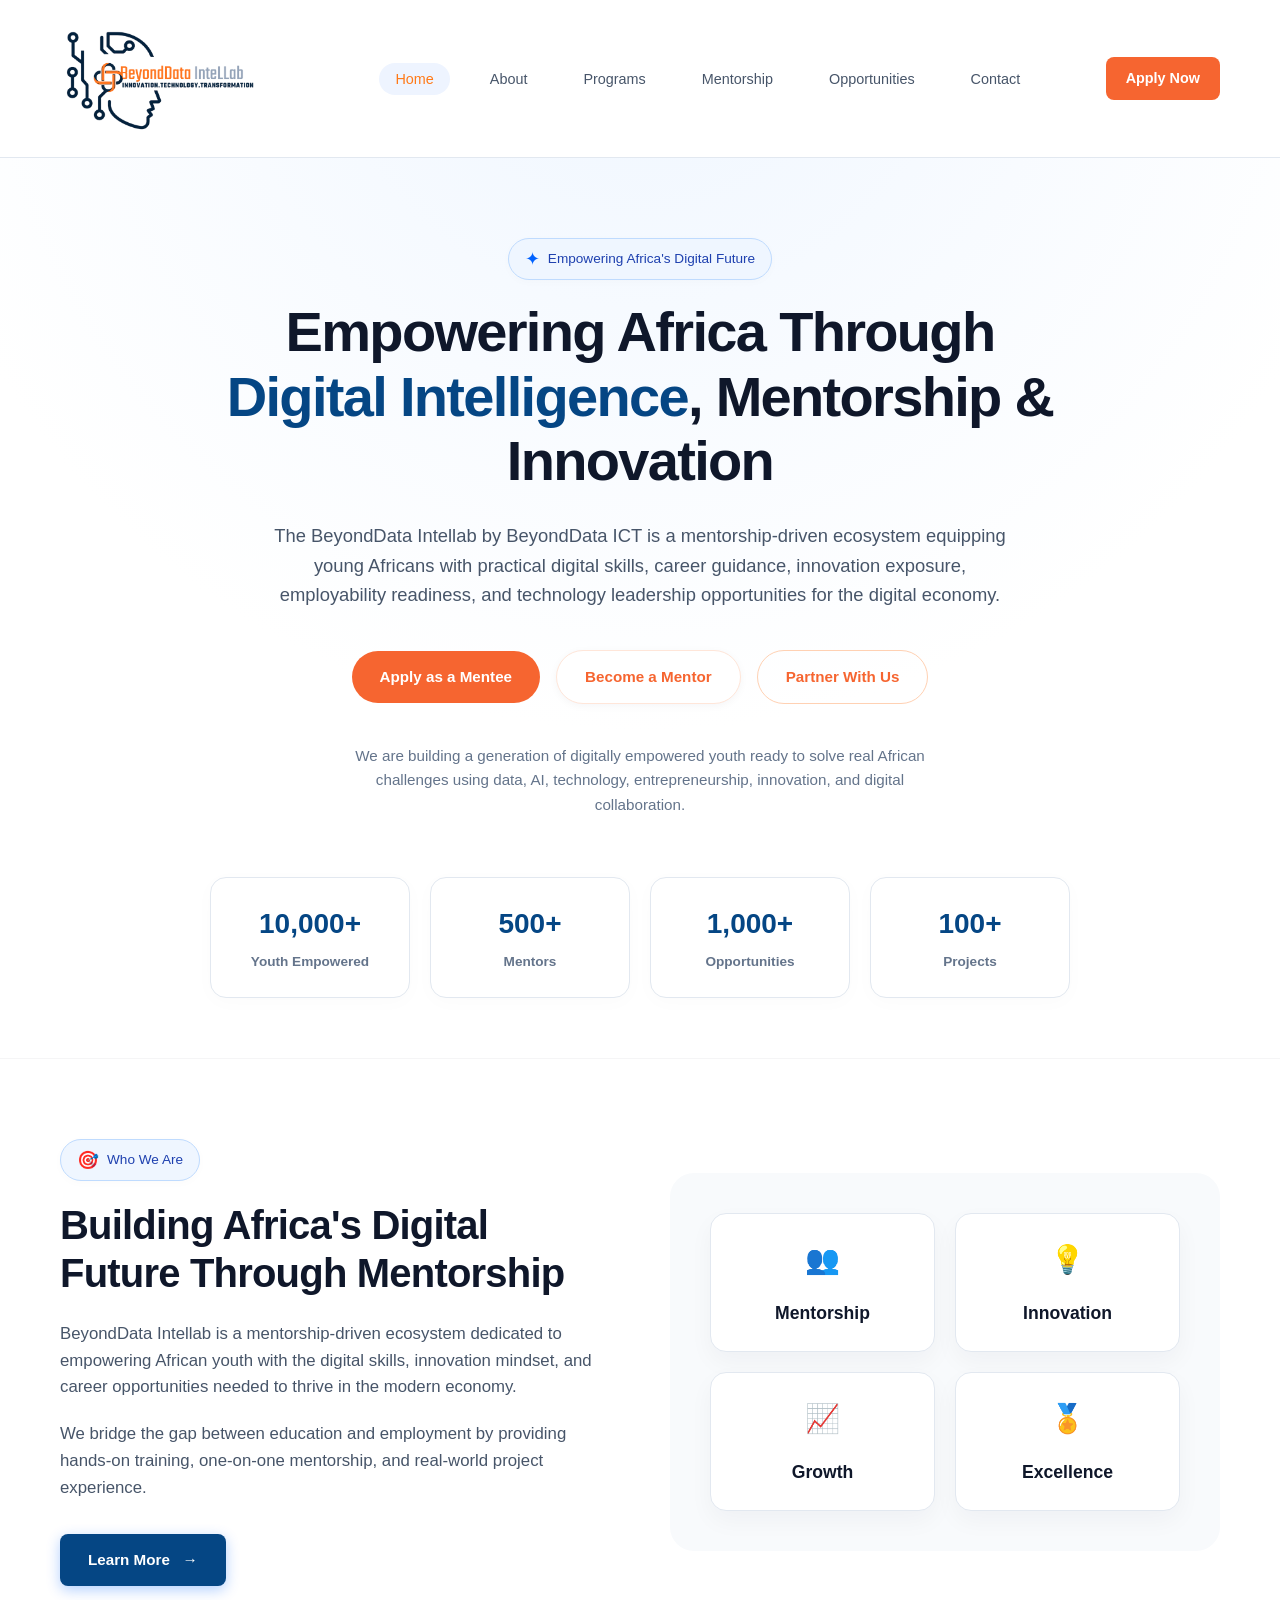
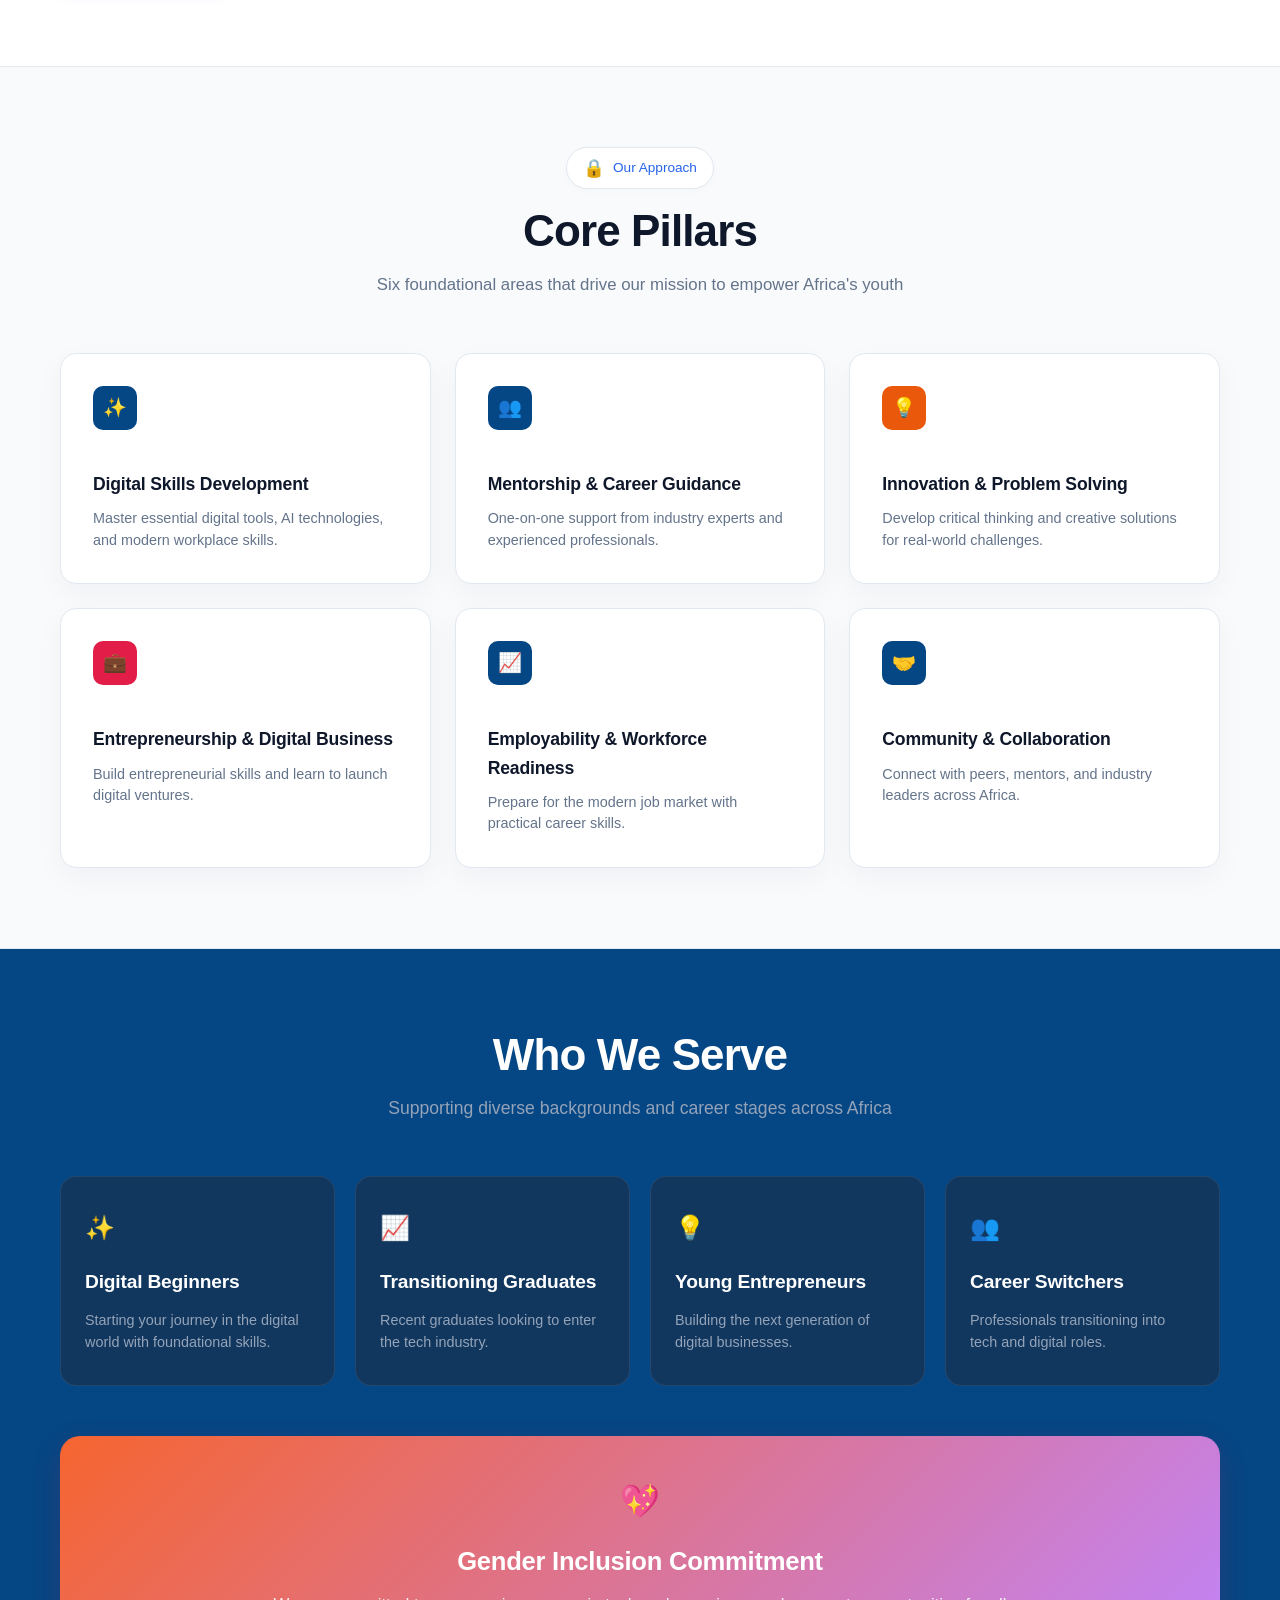
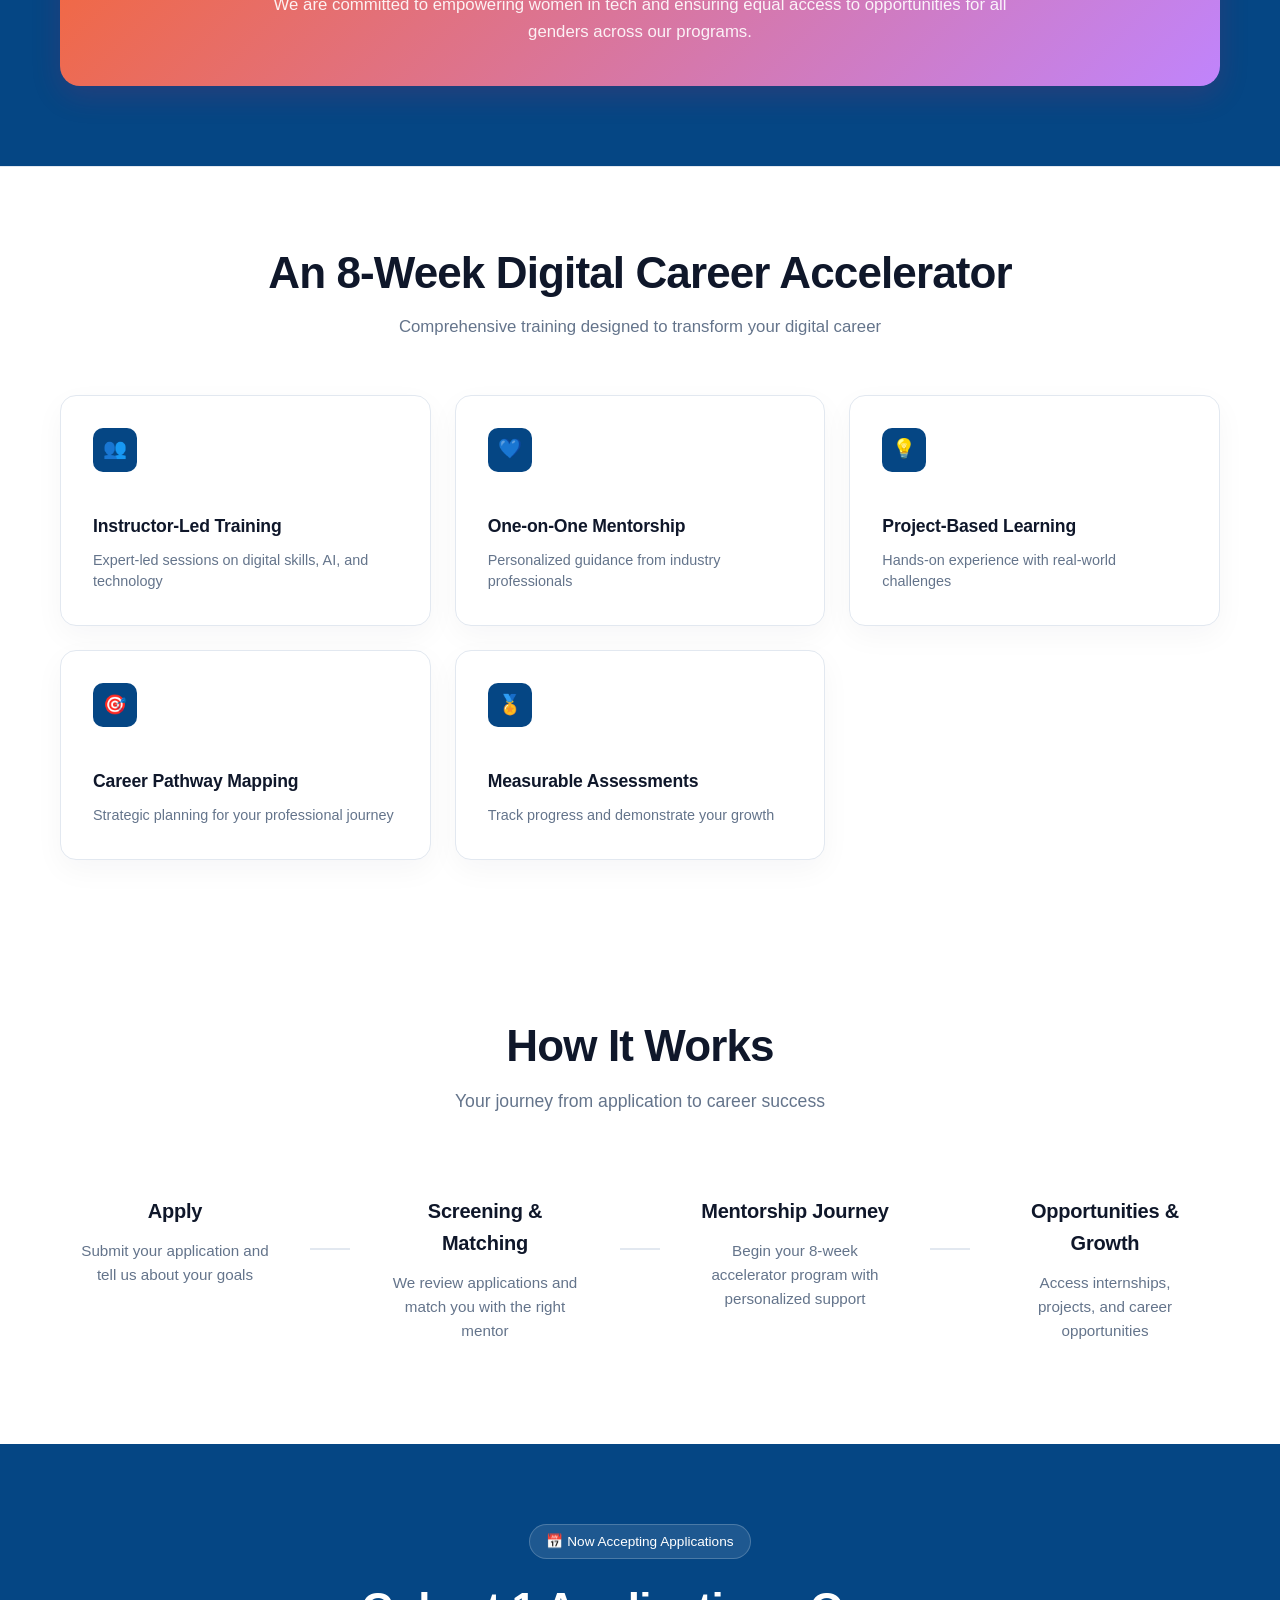
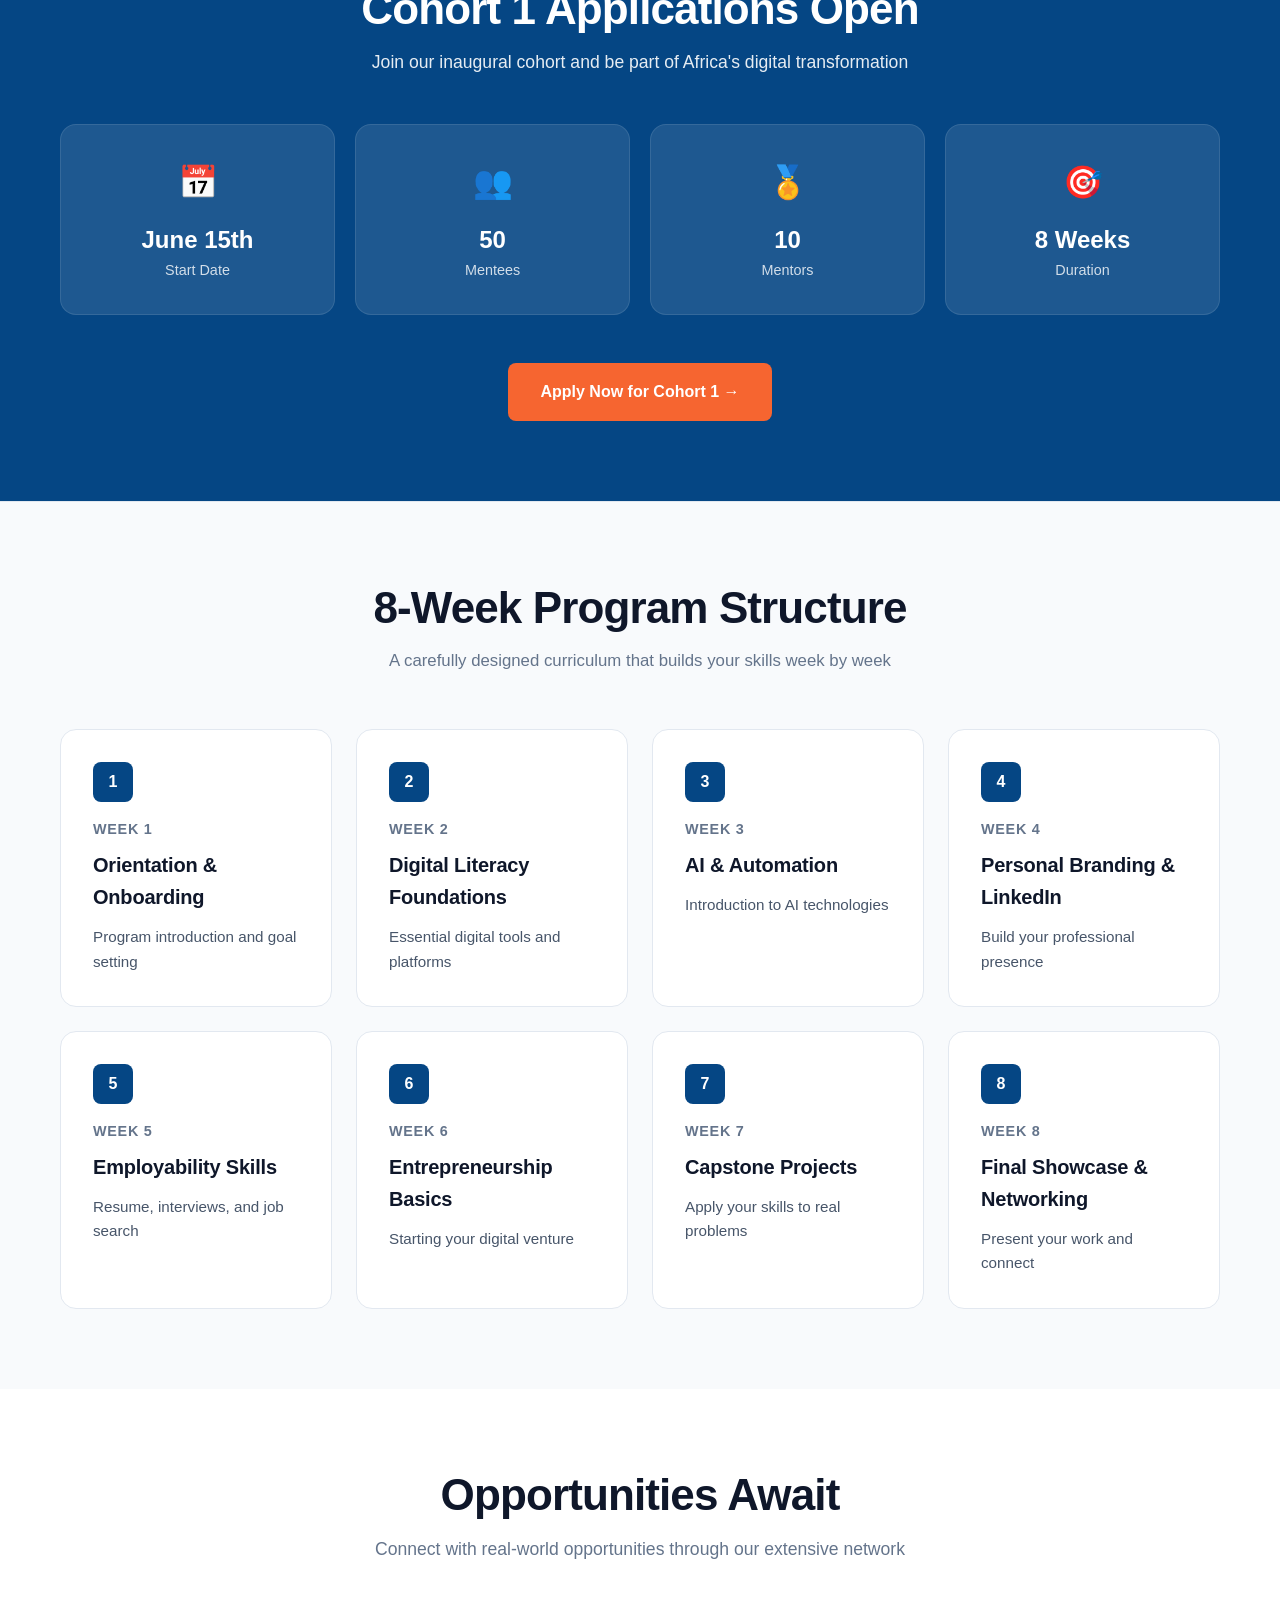
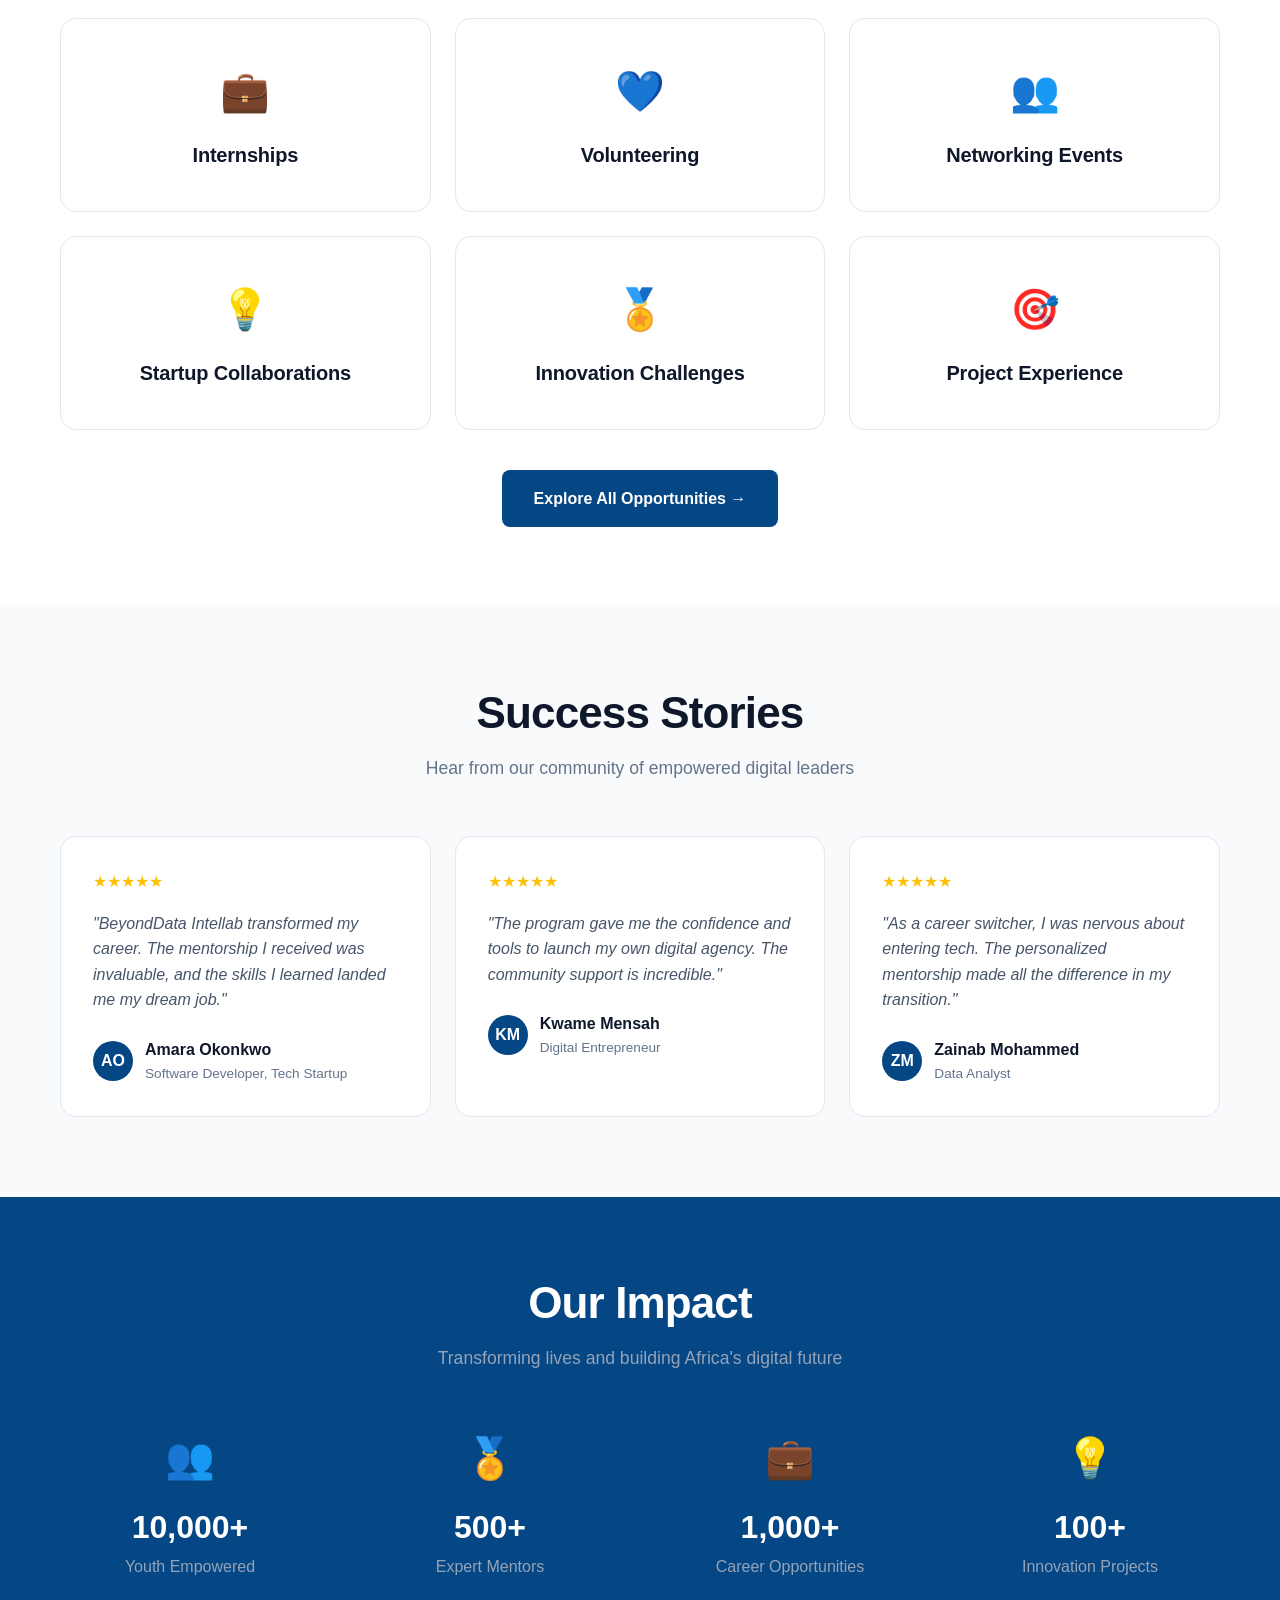
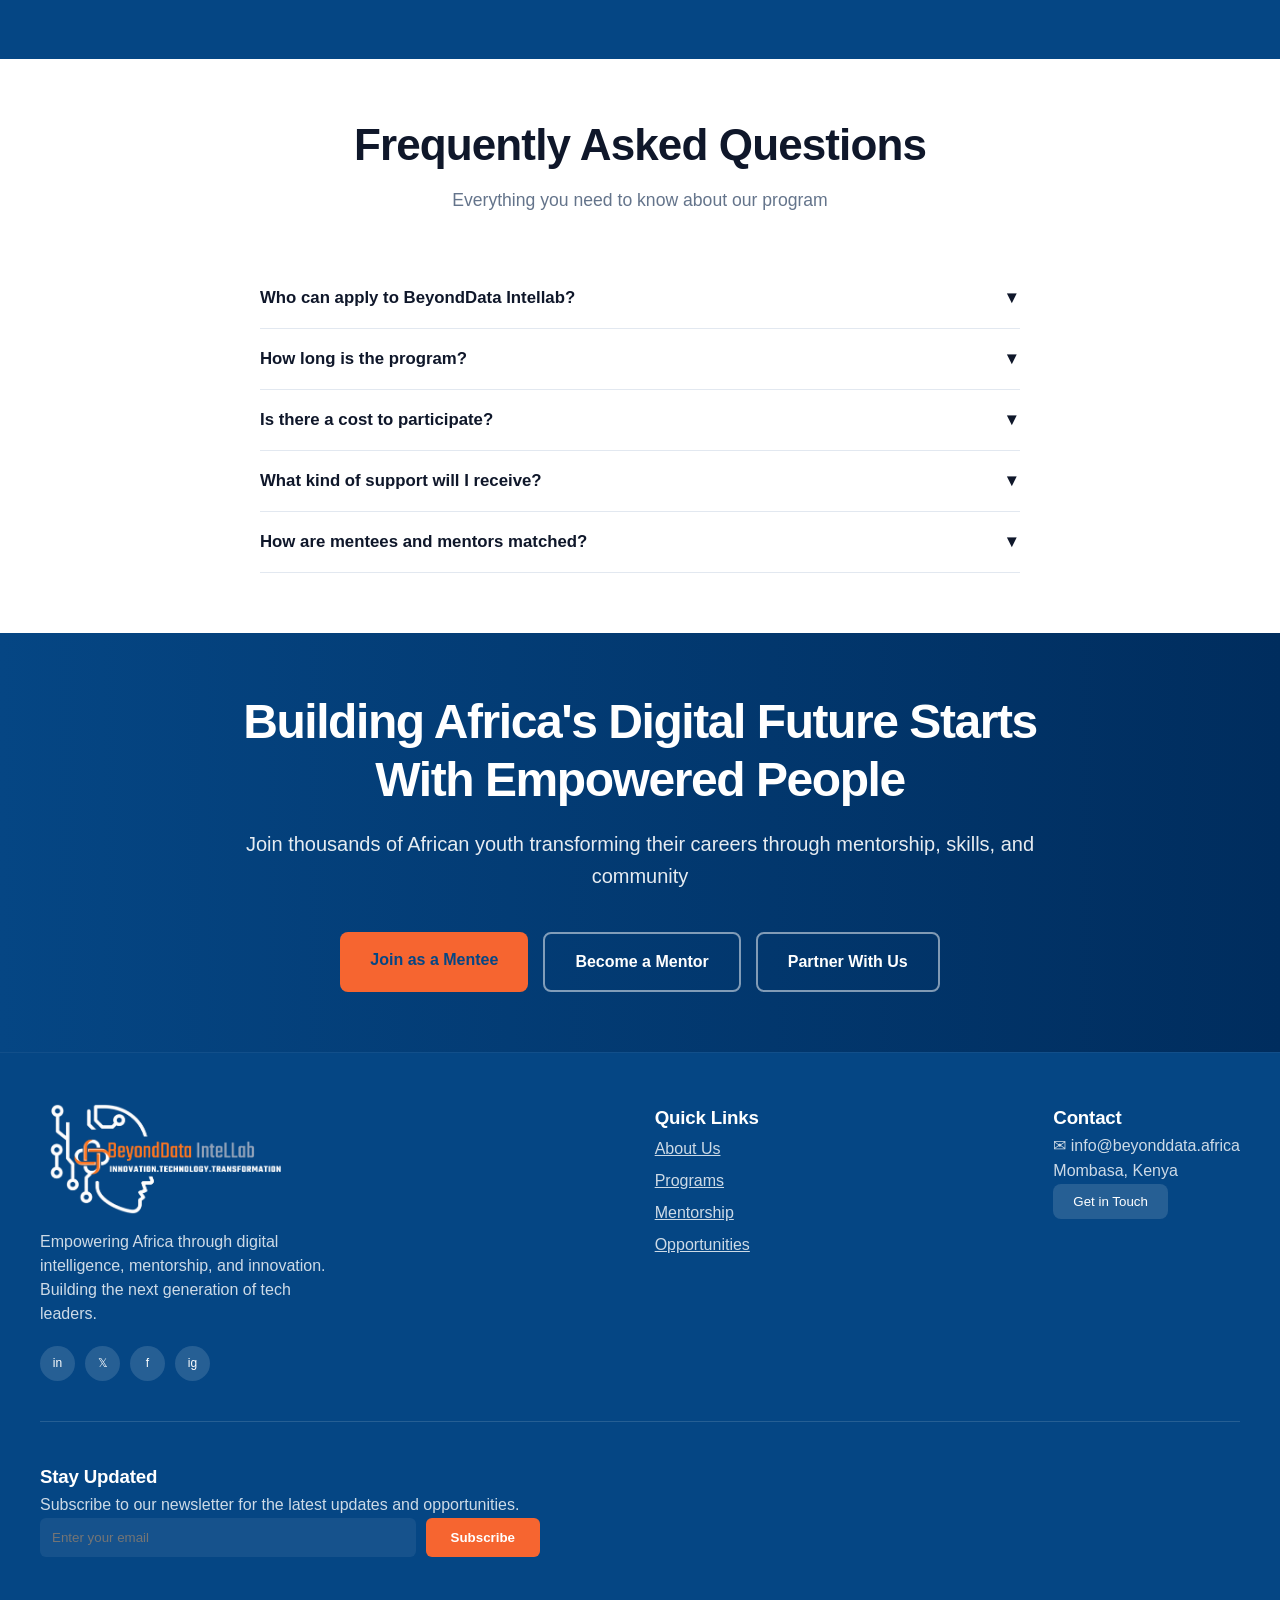
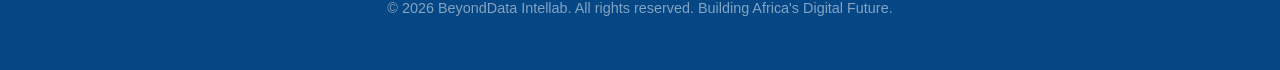
==== commit 6b59f755: "Connecting the forms" ====
--- a/index.html
+++ b/index.html
@@ -457,8 +457,8 @@
                 The BeyondData Intellab by BeyondData ICT is a mentorship-driven ecosystem equipping young Africans with practical digital skills, career guidance, innovation exposure, employability readiness, and technology leadership opportunities for the digital economy.
             </p>
             <div class="hero-buttons">
-                <a href="application.html" class="btn btn-pill-gradient" style="background: #f66530; color: #FFFFFF;">Apply as a Mentee</a>
-                <a href="mentorship.html" class="btn btn-pill-white" style="color: #f66530;">Become a Mentor</a>
+                <a href="https://forms.gle/CD3dcRnz5wAHut1G7" class="btn btn-pill-gradient" style="background: #f66530; color: #FFFFFF;">Apply as a Mentee</a>
+                <a href="https://forms.gle/5q41yEuo8DNPv3gZ9" class="btn btn-pill-white" style="color: #f66530;">Become a Mentor</a>
                 <a href="about.html#partnership" class="btn btn-pill-outline" style="color: #f66530;">Partner With Us</a>
             </div>
             <p style="font-size: 0.95rem; color: #64748B; max-width: 600px; margin: 0 auto 60px auto;">
@@ -961,8 +961,8 @@
             <h1 style="font-size: 3rem; margin-bottom: 20px; line-height: 1.2; color: white;">Building Africa's Digital Future Starts With Empowered People</h1>
             <p style="font-size: 1.25rem; margin-bottom: 40px; opacity: 0.9;">Join thousands of African youth transforming their careers through mentorship, skills, and community</p>
             <div class="cta-buttons">
-                <a href="#" style="background:  #f66530; color: #054684;">Join as a Mentee</a>
-                <a href="#" style="background: transparent; border: 2px solid rgba(255, 255, 255, 0.5); color: white;">Become a Mentor</a>
+                <a href="https://forms.gle/CD3dcRnz5wAHut1G7" style="background:  #f66530; color: #054684;">Join as a Mentee</a>
+                <a href="https://forms.gle/5q41yEuo8DNPv3gZ9" style="background: transparent; border: 2px solid rgba(255, 255, 255, 0.5); color: white;">Become a Mentor</a>
                 <a href="#" style="background: transparent; border: 2px solid rgba(255, 255, 255, 0.5); color: white;">Partner With Us</a>
             </div>
         </div>
@@ -988,10 +988,10 @@
             <div>
                 <h3 style="margin-top: 0; color: white;">Quick Links</h3>
                 <ul style="list-style: none; padding: 0; opacity: 0.8; line-height: 2;">
-                    <li>About Us</li>
-                    <li>Programs</li>
-                    <li>Mentorship</li>
-                    <li>Opportunities</li>
+                    <li><a href="about.html" style="color: white; text-decoration: underline;">About Us</a></li>
+                    <li><a href="programs.html" style="color: white; text-decoration: underline;">Programs</a></li>
+                    <li><a href="mentorship.html" style="color: white; text-decoration: underline;">Mentorship</a></li>
+                    <li><a href="opportunities.html" style="color: white; text-decoration: underline;">Opportunities</a></li>
                 </ul>
             </div>
             <div>
--- a/styles.css
+++ b/styles.css
@@ -153,7 +153,7 @@
 .logo-block {
     display: flex;
     align-items: center;
-    gap: 8px;
+    gap: 2px;
     text-decoration: none;
     z-index: 1002;
 }
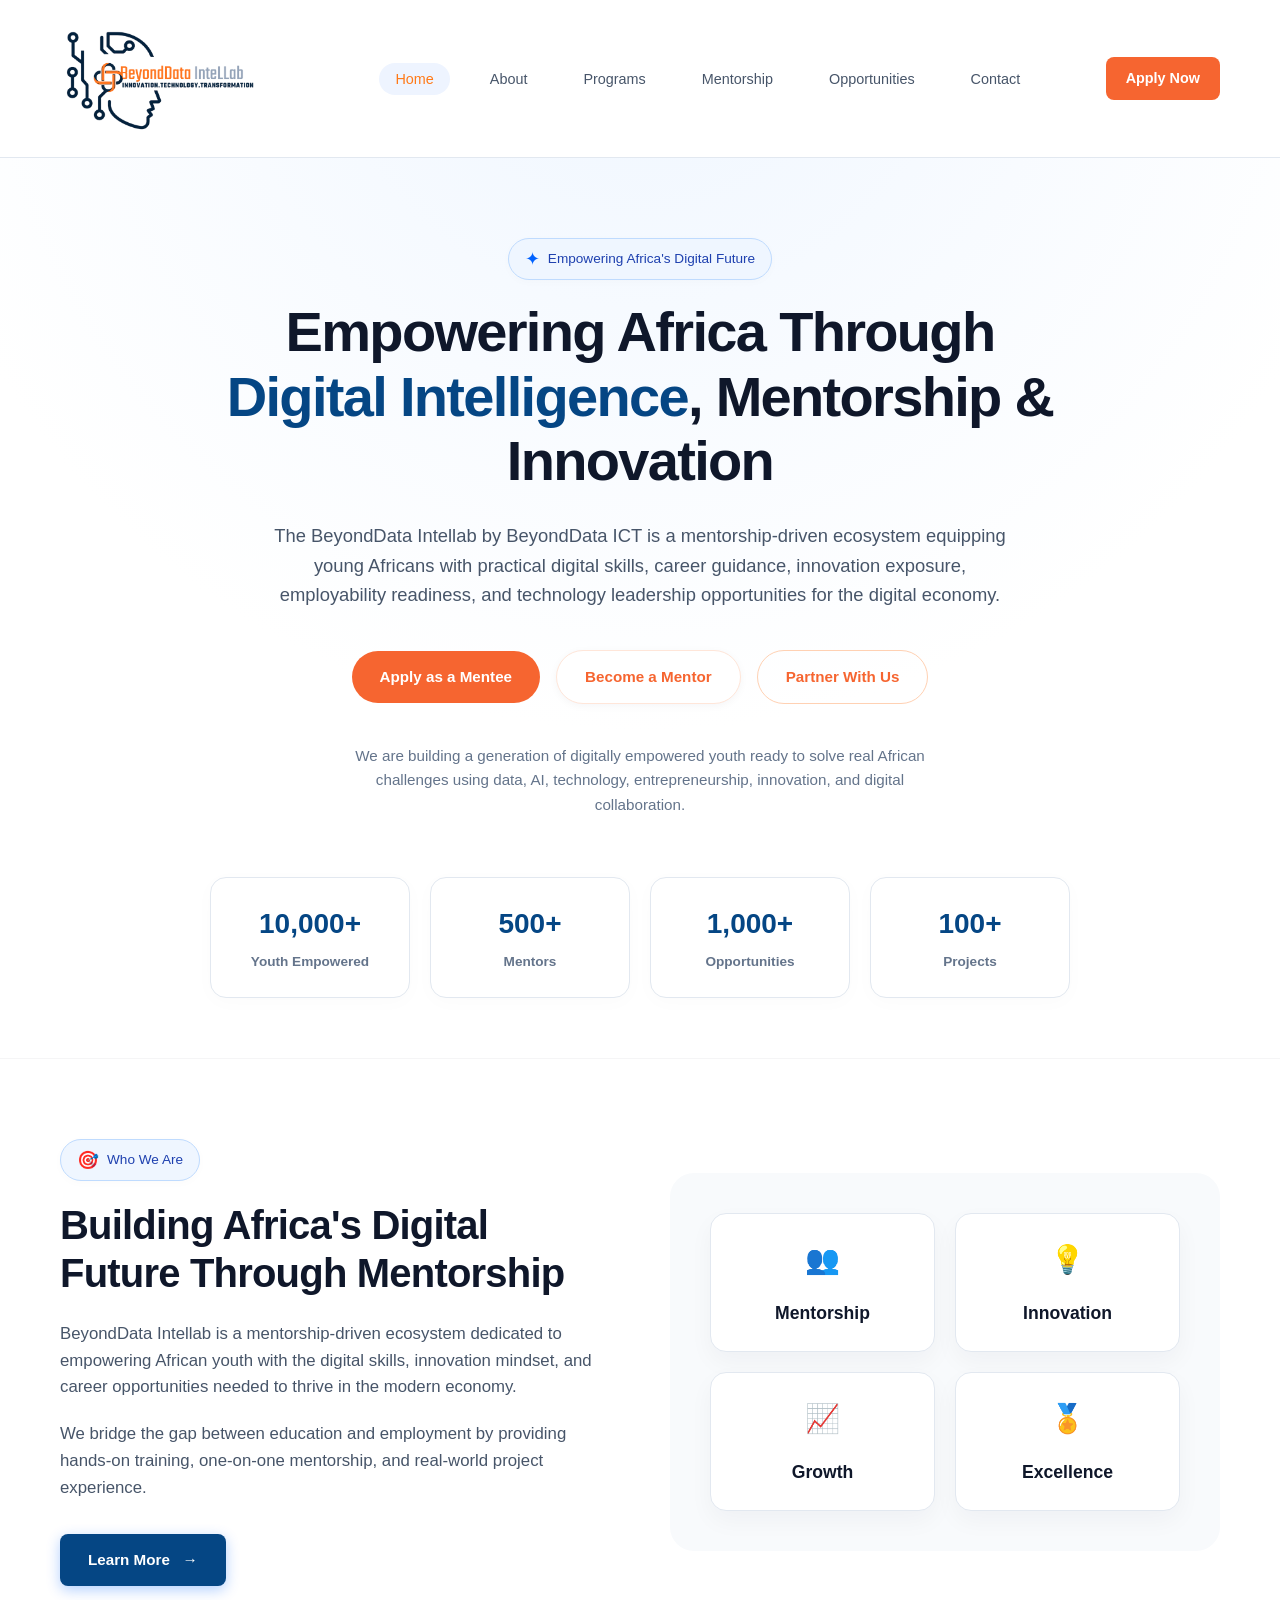
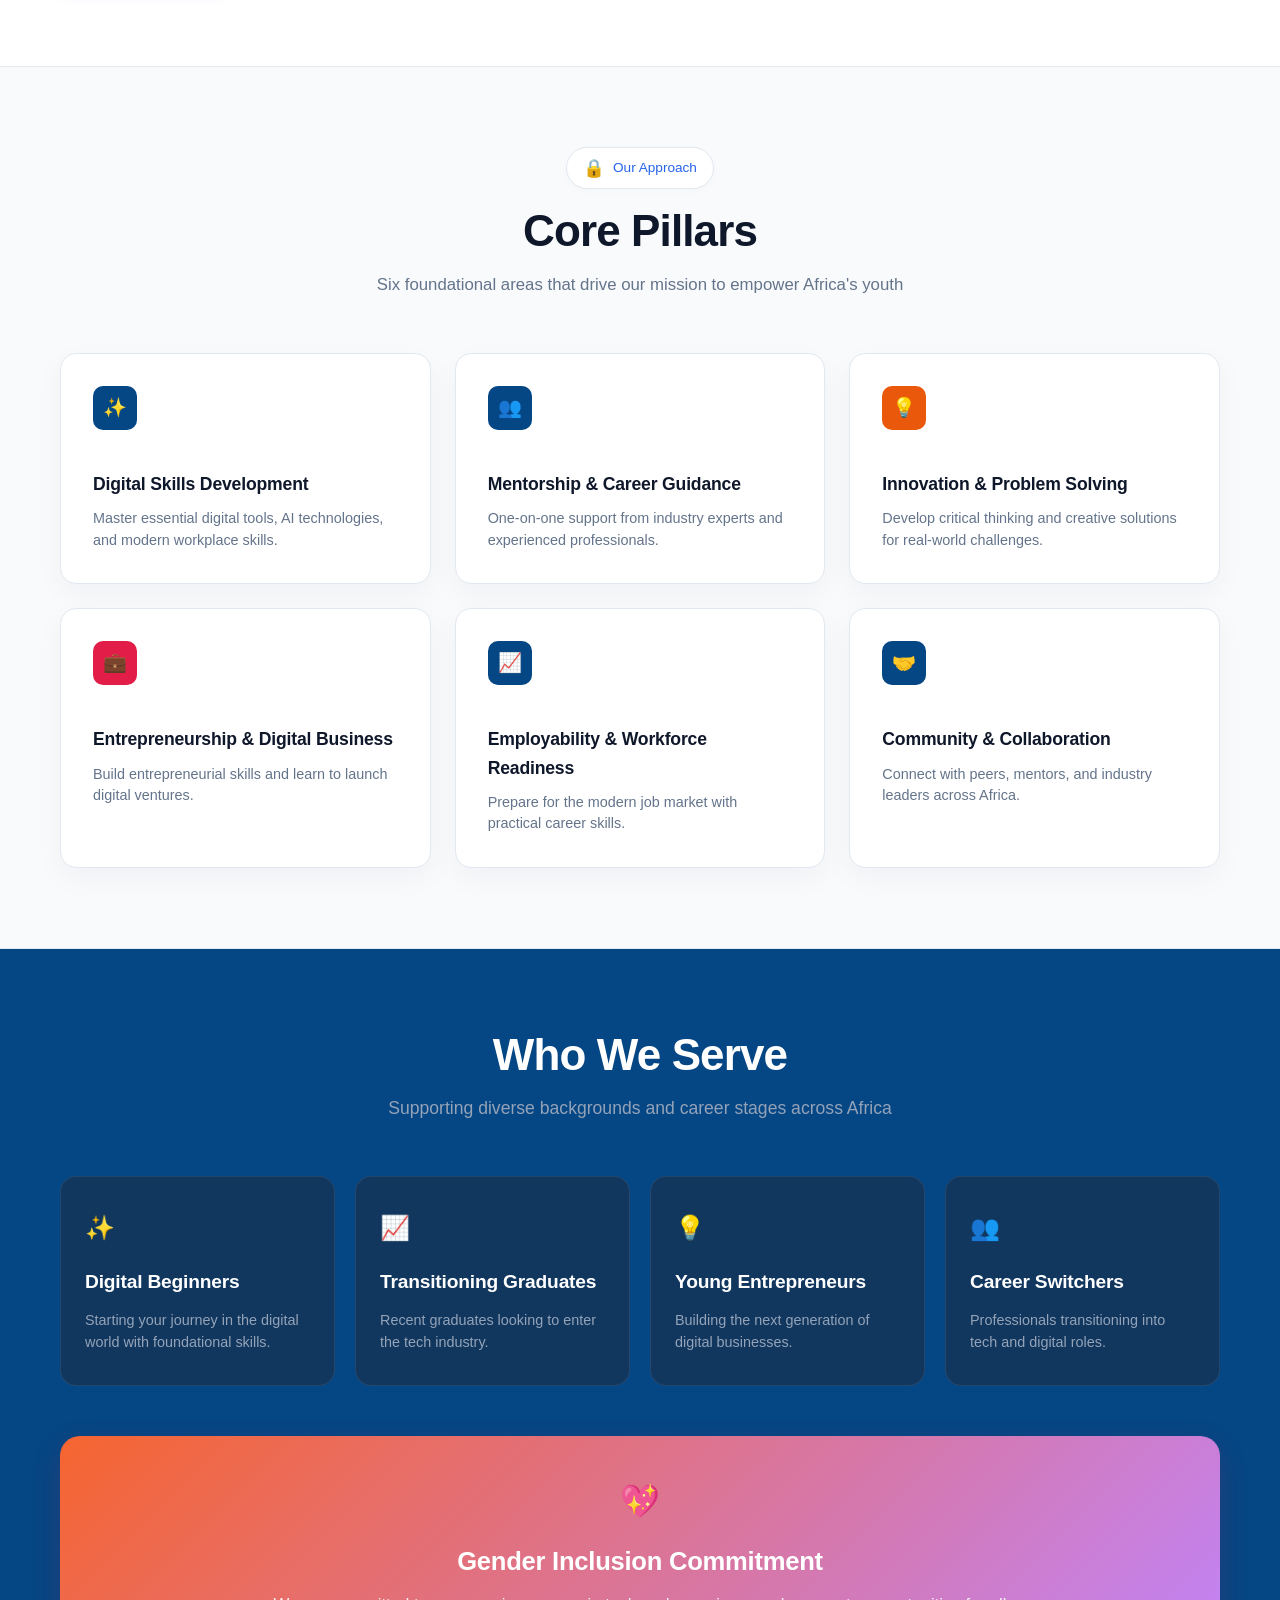
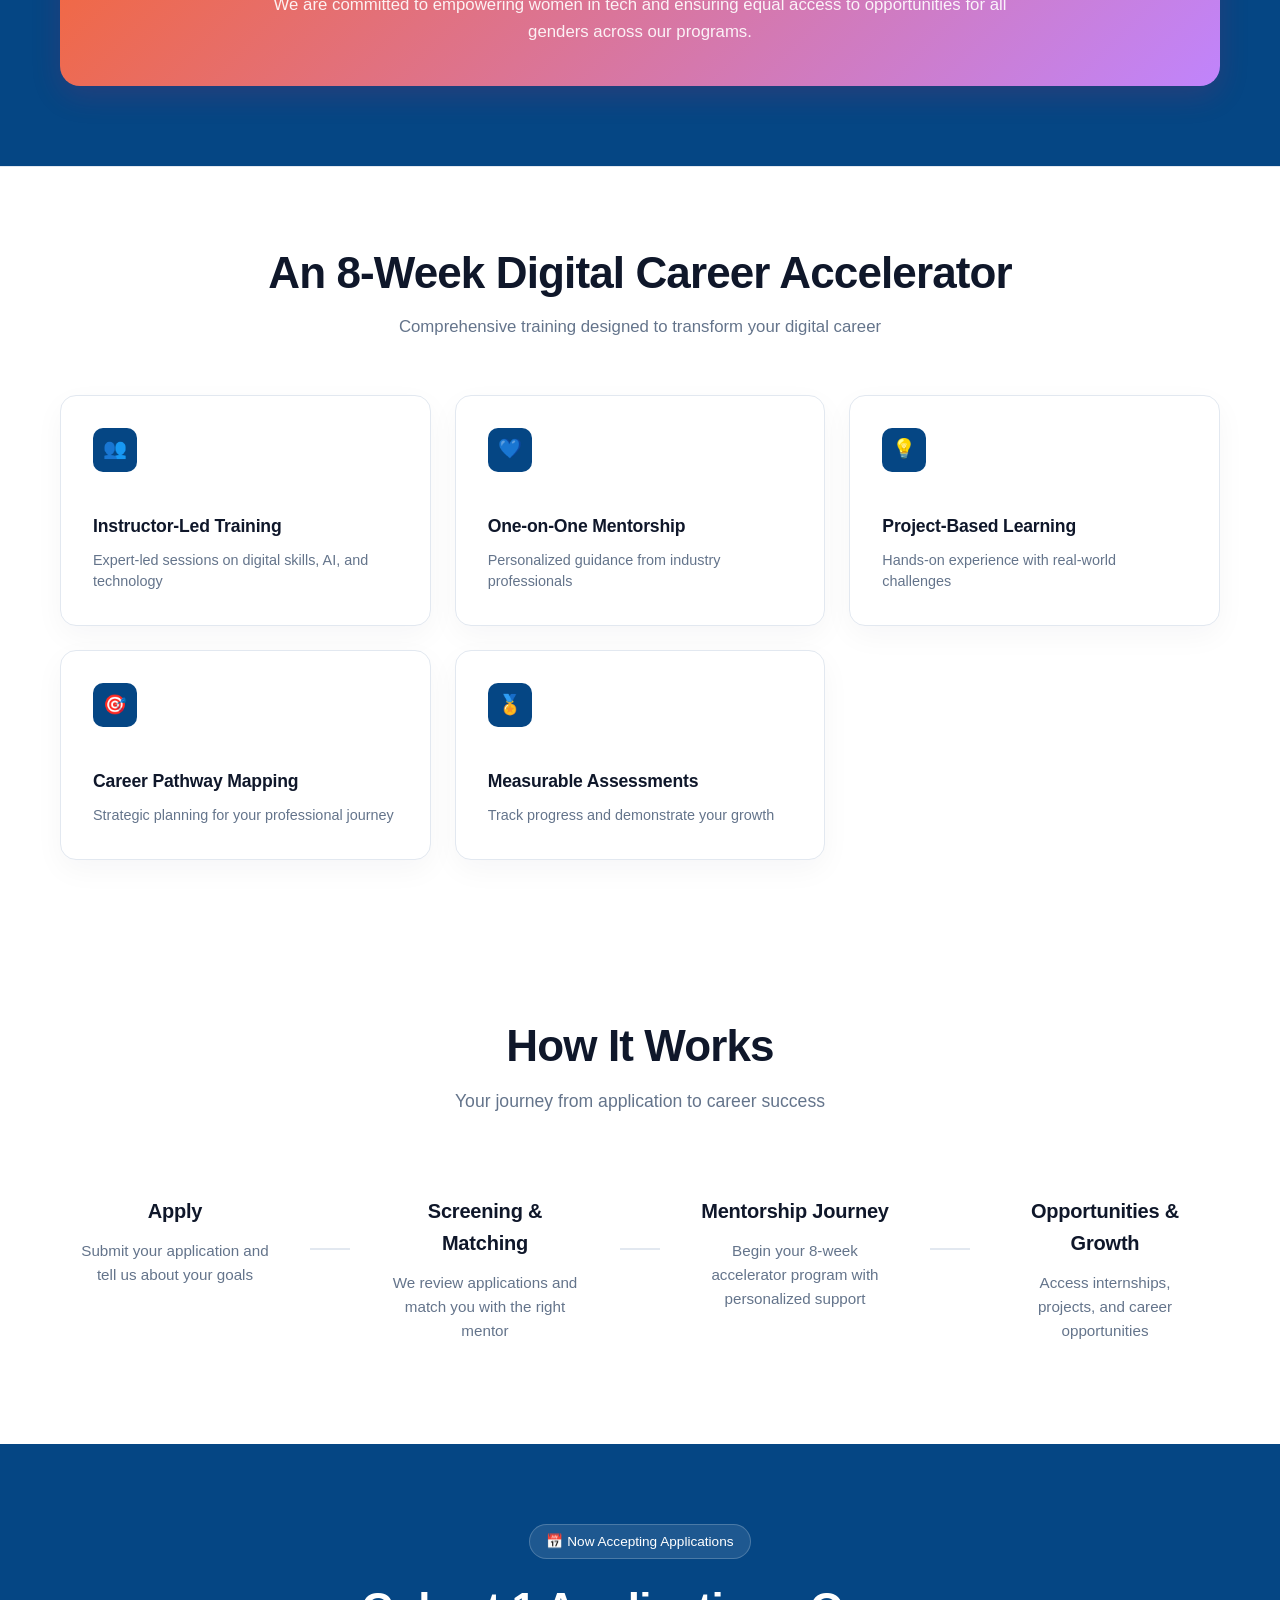
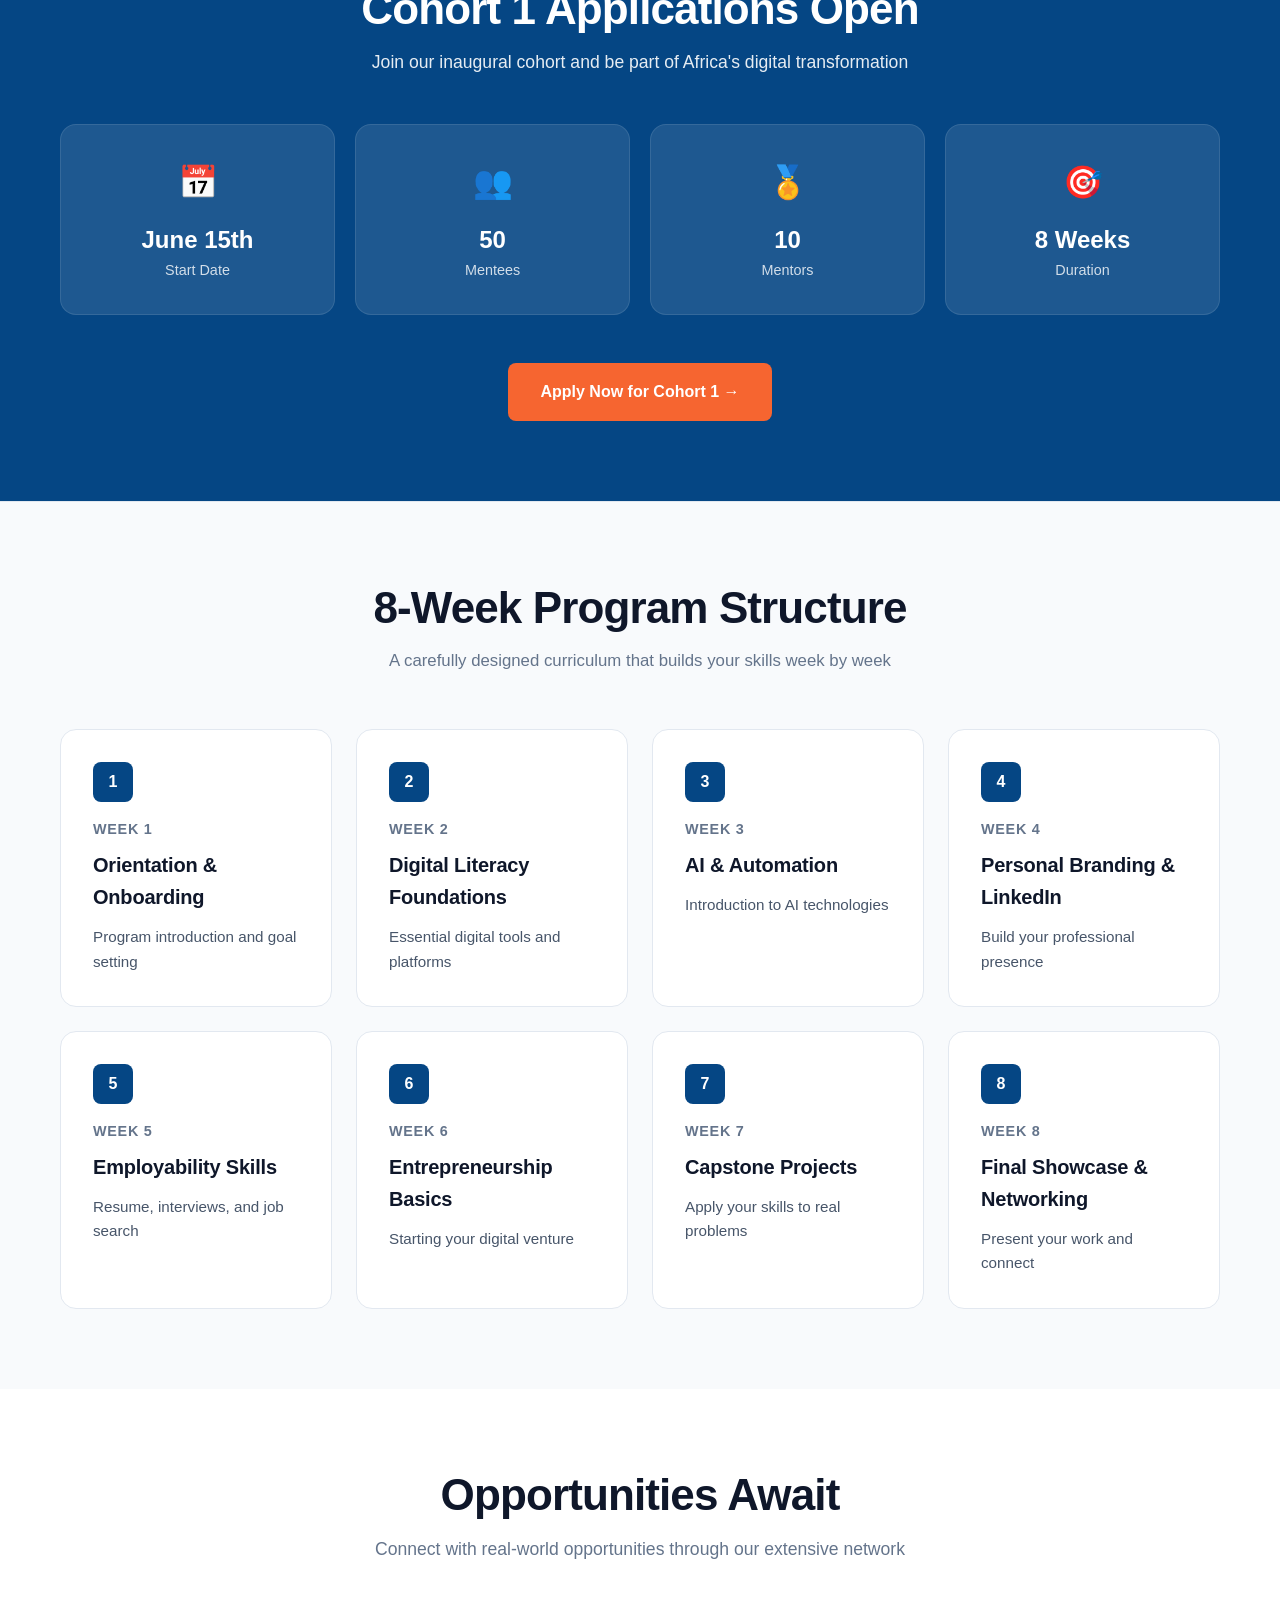
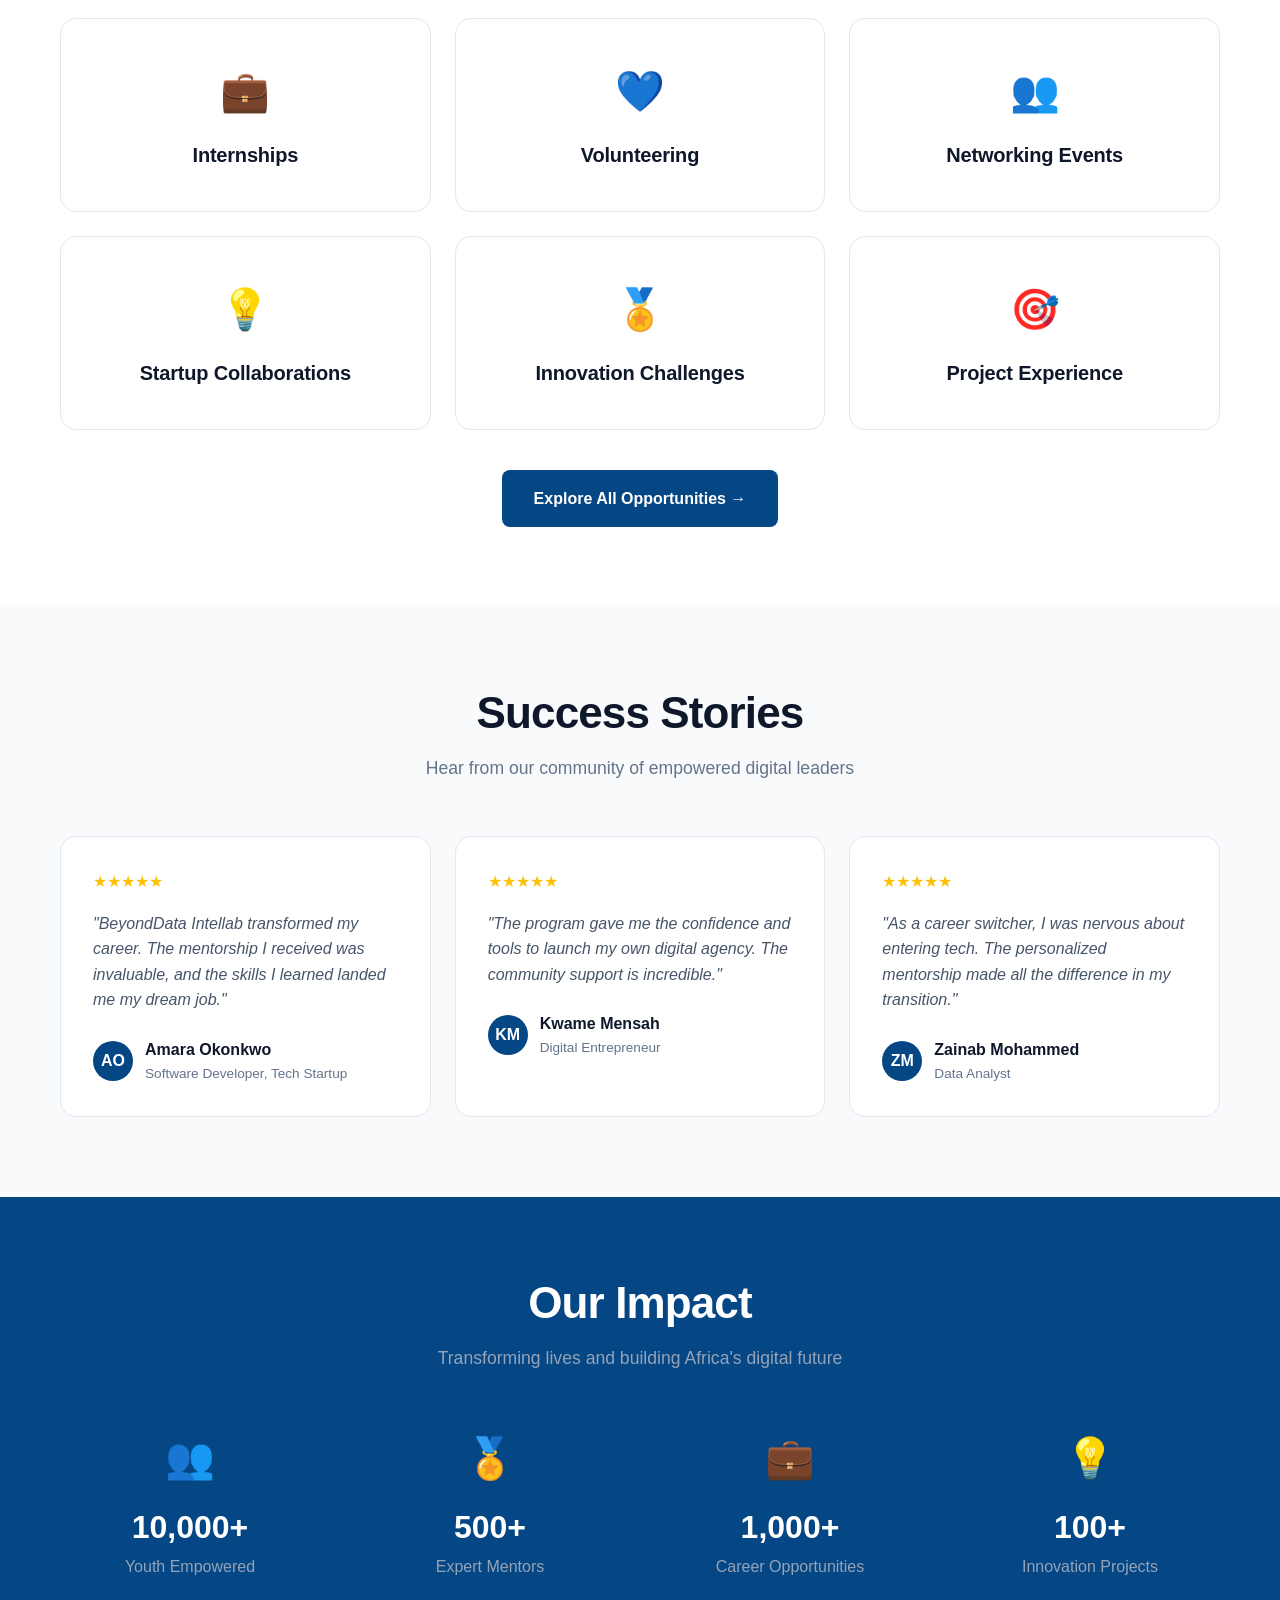
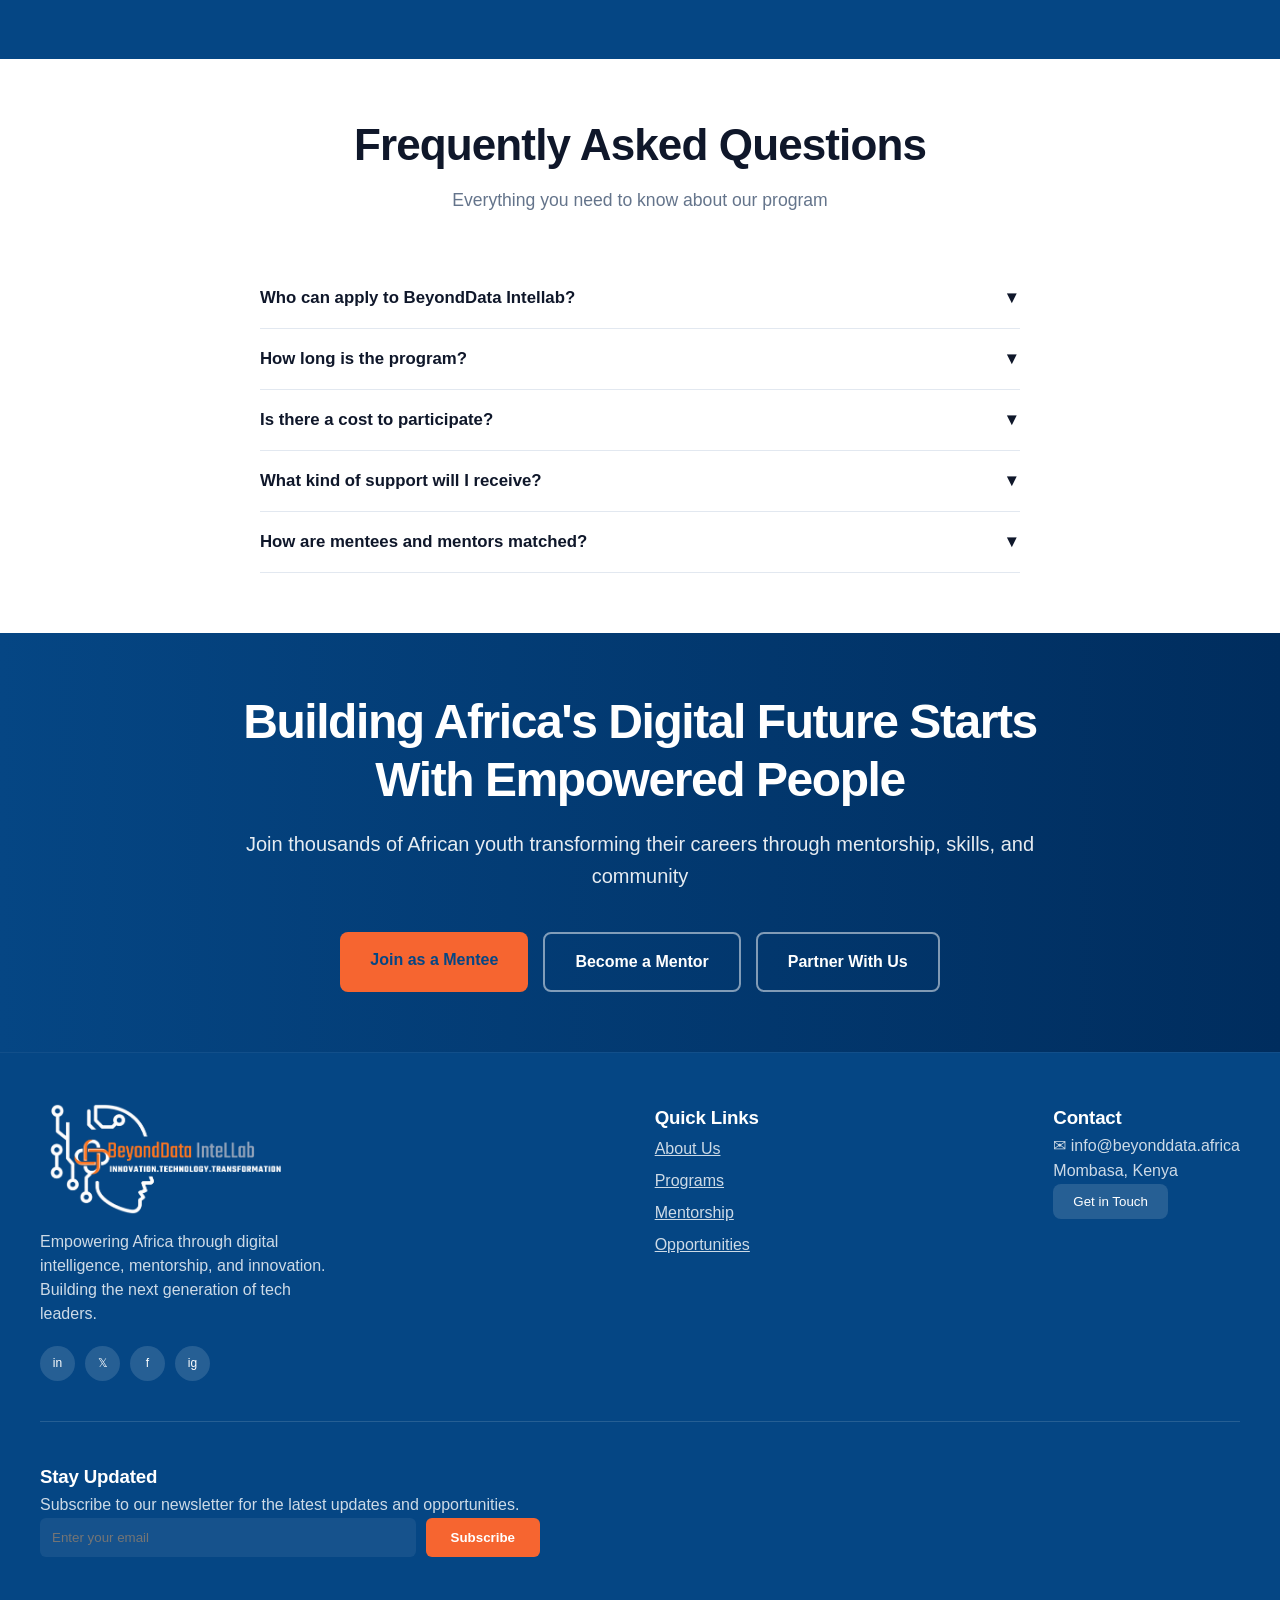
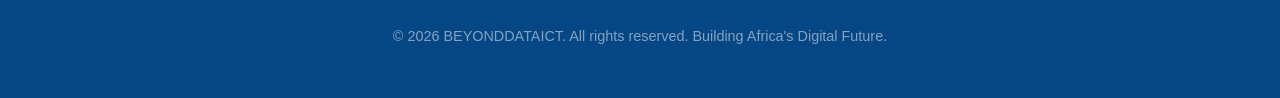
==== commit dc43e4ab: "Final touches" ====
--- a/index.html
+++ b/index.html
@@ -1,5 +1,6 @@
 <!DOCTYPE html>
 <html lang="en">
+
 <head>
     <meta charset="UTF-8">
     <meta name="viewport" content="width=device-width, initial-scale=1.0">
@@ -7,40 +8,61 @@
     <link rel="stylesheet" href="styles.css" class="css">
     <style>
         /* ===== RESET & BASE ===== */
-        *, *::before, *::after { box-sizing: border-box; margin: 0; padding: 0; }
-        body { font-family: sans-serif; color: #0F172A; }
-        a { text-decoration: none; }
-        img { max-width: 100%; }
-
+        
+        *,
+        *::before,
+        *::after {
+            box-sizing: border-box;
+            margin: 0;
+            padding: 0;
+        }
+        
+        body {
+            font-family: sans-serif;
+            color: #0F172A;
+        }
+        
+        a {
+            text-decoration: none;
+        }
+        
+        img {
+            max-width: 100%;
+        }
         /* ===== CONTAINER ===== */
+        
         .container {
             width: 100%;
             max-width: 1200px;
             margin: 0 auto;
             padding: 0 20px;
         }
-
         /* ===== GRID UTILITIES ===== */
+        
         .grid-2 {
             display: grid;
             grid-template-columns: repeat(2, 1fr);
             gap: 40px;
         }
+        
         .grid-3 {
             display: grid;
             grid-template-columns: repeat(3, 1fr);
             gap: 24px;
         }
+        
         .grid-4 {
             display: grid;
             grid-template-columns: repeat(4, 1fr);
             gap: 20px;
         }
-
         /* ===== SECTION PADDING ===== */
-        .section-padding { padding: 80px 0; }
-
+        
+        .section-padding {
+            padding: 80px 0;
+        }
         /* ===== NAVBAR ===== */
+        
         .navbar {
             position: sticky;
             top: 0;
@@ -49,6 +71,7 @@
             border-bottom: 1px solid #E2E8F0;
             padding: 16px 0;
         }
+        
         .nav-container {
             display: flex;
             align-items: center;
@@ -62,13 +85,19 @@
             gap: 24px;
             align-items: center;
         }
+        
         .nav-links a {
             color: #475569;
             font-size: 0.9rem;
             font-weight: 500;
             transition: color 0.2s;
         }
-        .nav-links a:hover, .nav-links a.active { color: #FF7A18; }
+        
+        .nav-links a:hover,
+        .nav-links a.active {
+            color: #FF7A18;
+        }
+        
         .btn-nav-apply {
             background: #FF7A18;
             color: #fff;
@@ -79,8 +108,8 @@
             white-space: nowrap;
             flex-shrink: 0;
         }
-
         /* Hamburger */
+        
         .hamburger {
             display: none;
             flex-direction: column;
@@ -90,6 +119,7 @@
             border: none;
             padding: 4px;
         }
+        
         .hamburger span {
             display: block;
             width: 24px;
@@ -98,6 +128,7 @@
             border-radius: 2px;
             transition: all 0.3s;
         }
+        
         .mobile-menu {
             display: none;
             flex-direction: column;
@@ -106,7 +137,11 @@
             border-top: 1px solid #E2E8F0;
             padding: 16px 20px;
         }
-        .mobile-menu.open { display: flex; }
+        
+        .mobile-menu.open {
+            display: flex;
+        }
+        
         .mobile-menu a {
             color: #475569;
             font-size: 0.95rem;
@@ -114,6 +149,7 @@
             padding: 12px 0;
             border-bottom: 1px solid #F1F5F9;
         }
+        
         .mobile-menu .mobile-apply {
             background: #FF7A18;
             color: #fff;
@@ -124,8 +160,8 @@
             margin-top: 12px;
             border-bottom: none;
         }
-
         /* ===== HERO BADGE ===== */
+        
         .hero-badge {
             display: inline-flex;
             align-items: center;
@@ -139,20 +175,52 @@
             font-weight: 500;
             margin-bottom: 20px;
         }
-
         /* ===== BUTTONS ===== */
-        .btn { display: inline-block; padding: 14px 28px; border-radius: 8px; font-weight: 600; font-size: 0.95rem; cursor: pointer; transition: opacity 0.2s; }
-        .btn:hover { opacity: 0.88; }
-        .btn-pill-gradient { background: linear-gradient(90deg,#FF7A18 0%, #FF9A4A 100%); color: #fff; border-radius: 50px; padding: 14px 28px; }
-        .btn-pill-white { background: #fff; color: #FF7A18; border-radius: 50px; padding: 14px 28px; border: 1px solid #FFE6D9; }
-        .btn-pill-outline { background: transparent; color: #FF7A18; border-radius: 50px; padding: 14px 28px; border: 1px solid #FFD1B3; }
-
+        
+        .btn {
+            display: inline-block;
+            padding: 14px 28px;
+            border-radius: 8px;
+            font-weight: 600;
+            font-size: 0.95rem;
+            cursor: pointer;
+            transition: opacity 0.2s;
+        }
+        
+        .btn:hover {
+            opacity: 0.88;
+        }
+        
+        .btn-pill-gradient {
+            background: linear-gradient(90deg, #FF7A18 0%, #FF9A4A 100%);
+            color: #fff;
+            border-radius: 50px;
+            padding: 14px 28px;
+        }
+        
+        .btn-pill-white {
+            background: #fff;
+            color: #FF7A18;
+            border-radius: 50px;
+            padding: 14px 28px;
+            border: 1px solid #FFE6D9;
+        }
+        
+        .btn-pill-outline {
+            background: transparent;
+            color: #FF7A18;
+            border-radius: 50px;
+            padding: 14px 28px;
+            border: 1px solid #FFD1B3;
+        }
         /* ===== STAT CARDS ===== */
+        
         .stat-container-grid {
             display: grid;
             grid-template-columns: repeat(4, 1fr);
             gap: 20px;
         }
+        
         .stat-metric-card {
             background: #fff;
             padding: 24px;
@@ -160,18 +228,40 @@
             border: 1px solid #E2E8F0;
             text-align: center;
         }
-        .stat-number { font-size: 1.75rem; font-weight: 800; color: #0062FF; }
-        .stat-label { font-size: 0.85rem; color: #64748B; margin-top: 4px; }
-
+        
+        .stat-number {
+            font-size: 1.75rem;
+            font-weight: 800;
+            color: #0062FF;
+        }
+        
+        .stat-label {
+            font-size: 0.85rem;
+            color: #64748B;
+            margin-top: 4px;
+        }
         /* ===== PILLAR CARDS ===== */
+        
         .pillar-card {
             background: #fff;
             padding: 32px;
             border-radius: 16px;
             border: 1px solid #E2E8F0;
         }
-        .pillar-card h3 { font-size: 1.1rem; font-weight: 700; margin: 16px 0 10px; color: #0F172A; }
-        .pillar-card p { color: #64748B; font-size: 0.9rem; line-height: 1.5; }
+        
+        .pillar-card h3 {
+            font-size: 1.1rem;
+            font-weight: 700;
+            margin: 16px 0 10px;
+            color: #0F172A;
+        }
+        
+        .pillar-card p {
+            color: #64748B;
+            font-size: 0.9rem;
+            line-height: 1.5;
+        }
+        
         .pillar-icon-box {
             width: 44px;
             height: 44px;
@@ -182,10 +272,18 @@
             font-size: 1.2rem;
             color: #fff;
         }
-
         /* ===== FAQ ===== */
-        .faq-container { max-width: 800px; margin: 0 auto; }
-        .faq-item { border-bottom: 1px solid #E2E8F0; padding: 20px 0; }
+        
+        .faq-container {
+            max-width: 800px;
+            margin: 0 auto;
+        }
+        
+        .faq-item {
+            border-bottom: 1px solid #E2E8F0;
+            padding: 20px 0;
+        }
+        
         .faq-question {
             width: 100%;
             display: flex;
@@ -200,9 +298,16 @@
             text-align: left;
             gap: 12px;
         }
-        .faq-answer { display: none; padding-top: 15px; color: #475569; line-height: 1.6; font-size: 0.95rem; }
-
+        
+        .faq-answer {
+            display: none;
+            padding-top: 15px;
+            color: #475569;
+            line-height: 1.6;
+            font-size: 0.95rem;
+        }
         /* ===== HOW IT WORKS ===== */
+        
         .steps-row {
             display: flex;
             justify-content: space-between;
@@ -210,7 +315,14 @@
             gap: 20px;
             flex-wrap: wrap;
         }
-        .step-item { flex: 1; min-width: 160px; padding: 20px; text-align: center; }
+        
+        .step-item {
+            flex: 1;
+            min-width: 160px;
+            padding: 20px;
+            text-align: center;
+        }
+        
         .step-divider {
             align-self: center;
             height: 2px;
@@ -219,13 +331,14 @@
             margin-bottom: 40px;
             flex-shrink: 0;
         }
-
         /* ===== FOOTER NEWSLETTER ===== */
+        
         .newsletter-row {
             display: flex;
             gap: 10px;
             max-width: 500px;
         }
+        
         .newsletter-row input {
             flex: 1;
             padding: 12px;
@@ -235,6 +348,7 @@
             color: white;
             min-width: 0;
         }
+        
         .newsletter-row button {
             background: linear-gradient(to right, #ff7e5f, #feb47b);
             border: none;
@@ -245,8 +359,8 @@
             cursor: pointer;
             white-space: nowrap;
         }
-
         /* ===== FOOTER GRID ===== */
+        
         .footer-grid {
             display: flex;
             flex-wrap: wrap;
@@ -255,14 +369,15 @@
             margin: 0 auto;
             gap: 40px;
         }
-
         /* ===== CTA BUTTONS ROW ===== */
+        
         .cta-buttons {
             display: flex;
             justify-content: center;
             gap: 15px;
             flex-wrap: wrap;
         }
+        
         .cta-buttons a {
             padding: 15px 30px;
             text-decoration: none;
@@ -270,8 +385,8 @@
             font-weight: bold;
             white-space: nowrap;
         }
-
         /* ===== HERO BUTTONS ===== */
+        
         .hero-buttons {
             display: flex;
             gap: 16px;
@@ -280,44 +395,50 @@
             margin-bottom: 40px;
             flex-wrap: wrap;
         }
-
         /* ===== OPPORTUNITY GRID ===== */
+        
         .opportunity-grid {
             display: grid;
             grid-template-columns: repeat(auto-fit, minmax(300px, 1fr));
             gap: 24px;
             margin-bottom: 40px;
         }
+        
         .opportunity-card {
             padding: 40px;
             border: 1px solid #E2E8F0;
             border-radius: 16px;
             text-align: center;
         }
-
         /* ===== TESTIMONIAL GRID ===== */
+        
         .testimonial-grid {
             display: grid;
             grid-template-columns: repeat(auto-fit, minmax(300px, 1fr));
             gap: 24px;
         }
-
         /* ===== IMPACT GRID ===== */
+        
         .impact-grid {
             display: grid;
             grid-template-columns: repeat(auto-fit, minmax(200px, 1fr));
             gap: 40px;
         }
-
         /* ===== WEEK GRID ===== */
+        
         .week-grid {
             display: grid;
             grid-template-columns: repeat(auto-fit, minmax(250px, 1fr));
             gap: 24px;
         }
-
         /* ===== SOCIAL ICONS ===== */
-        .social-icons { display: flex; gap: 10px; margin-top: 20px; }
+        
+        .social-icons {
+            display: flex;
+            gap: 10px;
+            margin-top: 20px;
+        }
+        
         .social-icon {
             width: 35px;
             height: 35px;
@@ -330,85 +451,162 @@
             color: #fff;
             flex-shrink: 0;
         }
-
         /* ===== RESPONSIVE BREAKPOINTS ===== */
-
         /* Tablet: 768px - 1024px */
+        
         @media (max-width: 1024px) {
-            .grid-4 { grid-template-columns: repeat(2, 1fr); }
-            .stat-container-grid { grid-template-columns: repeat(2, 1fr); }
-            .grid-3 { grid-template-columns: repeat(2, 1fr); }
-            .nav-links { gap: 16px; }
-        }
-
+            .grid-4 {
+                grid-template-columns: repeat(2, 1fr);
+            }
+            .stat-container-grid {
+                grid-template-columns: repeat(2, 1fr);
+            }
+            .grid-3 {
+                grid-template-columns: repeat(2, 1fr);
+            }
+            .nav-links {
+                gap: 16px;
+            }
+        }
         /* Mobile: up to 768px */
+        
         @media (max-width: 768px) {
             /* Nav */
-            .nav-links { display: none; }
-            .btn-nav-apply { display: none; }
-            .hamburger { display: flex; }
-
+            .nav-links {
+                display: none;
+            }
+            .btn-nav-apply {
+                display: none;
+            }
+            .hamburger {
+                display: flex;
+            }
             /* Grids */
-            .grid-2 { grid-template-columns: 1fr; gap: 32px; }
-            .grid-3 { grid-template-columns: 1fr; }
-            .grid-4 { grid-template-columns: 1fr 1fr; }
-            .stat-container-grid { grid-template-columns: 1fr 1fr; }
-
+            .grid-2 {
+                grid-template-columns: 1fr;
+                gap: 32px;
+            }
+            .grid-3 {
+                grid-template-columns: 1fr;
+            }
+            .grid-4 {
+                grid-template-columns: 1fr 1fr;
+            }
+            .stat-container-grid {
+                grid-template-columns: 1fr 1fr;
+            }
             /* Section padding */
-            .section-padding { padding: 48px 0; }
-
+            .section-padding {
+                padding: 48px 0;
+            }
             /* Hero */
-            header { padding: 48px 0 40px !important; }
-            header h1 { font-size: 2.2rem !important; }
-            header p { font-size: 1rem !important; }
-
+            header {
+                padding: 48px 0 40px !important;
+            }
+            header h1 {
+                font-size: 2.2rem !important;
+            }
+            header p {
+                font-size: 1rem !important;
+            }
             /* Steps */
-            .steps-row { flex-direction: column; align-items: center; }
-            .step-divider { display: none; }
-            .step-item { width: 100%; max-width: 340px; }
-
+            .steps-row {
+                flex-direction: column;
+                align-items: center;
+            }
+            .step-divider {
+                display: none;
+            }
+            .step-item {
+                width: 100%;
+                max-width: 340px;
+            }
             /* Newsletter */
-            .newsletter-row { flex-direction: column; max-width: 100%; }
-            .newsletter-row input, .newsletter-row button { width: 100%; }
-
+            .newsletter-row {
+                flex-direction: column;
+                max-width: 100%;
+            }
+            .newsletter-row input,
+            .newsletter-row button {
+                width: 100%;
+            }
             /* Section headings */
-            h2[style*="2.75rem"] { font-size: 2rem !important; }
-            h1[style*="3.5rem"] { font-size: 2.2rem !important; }
-            h1[style*="3rem"] { font-size: 2rem !important; }
-
+            h2[style*="2.75rem"] {
+                font-size: 2rem !important;
+            }
+            h1[style*="3.5rem"] {
+                font-size: 2.2rem !important;
+            }
+            h1[style*="3rem"] {
+                font-size: 2rem !important;
+            }
             /* CTA buttons */
-            .cta-buttons { flex-direction: column; align-items: center; }
-            .cta-buttons a { width: 100%; max-width: 300px; text-align: center; }
-
+            .cta-buttons {
+                flex-direction: column;
+                align-items: center;
+            }
+            .cta-buttons a {
+                width: 100%;
+                max-width: 300px;
+                text-align: center;
+            }
             /* Hero buttons */
-            .hero-buttons { flex-direction: column; align-items: center; }
-            .hero-buttons a { width: 100%; max-width: 280px; text-align: center; }
-
+            .hero-buttons {
+                flex-direction: column;
+                align-items: center;
+            }
+            .hero-buttons a {
+                width: 100%;
+                max-width: 280px;
+                text-align: center;
+            }
             /* Cohort stats */
-            .cohort-grid { grid-template-columns: 1fr 1fr !important; }
-
+            .cohort-grid {
+                grid-template-columns: 1fr 1fr !important;
+            }
             /* Who we are icon grid */
-            .who-grid { grid-template-columns: 1fr 1fr !important; }
-
+            .who-grid {
+                grid-template-columns: 1fr 1fr !important;
+            }
             /* Footer */
-            .footer-grid { flex-direction: column; }
-
+            .footer-grid {
+                flex-direction: column;
+            }
             /* Who we serve grid */
-            .serve-grid { grid-template-columns: 1fr !important; }
-        }
-
+            .serve-grid {
+                grid-template-columns: 1fr !important;
+            }
+        }
+        
         @media (max-width: 480px) {
-            .grid-4 { grid-template-columns: 1fr; }
-            .stat-container-grid { grid-template-columns: 1fr 1fr; }
-            .cohort-grid { grid-template-columns: 1fr 1fr !important; }
-            .who-grid { grid-template-columns: 1fr 1fr !important; }
-            header h1 { font-size: 1.85rem !important; }
-            h2[style*="2.75rem"] { font-size: 1.75rem !important; }
-            .pillar-card { padding: 24px; }
-            .opportunity-grid { grid-template-columns: 1fr; }
+            .grid-4 {
+                grid-template-columns: 1fr;
+            }
+            .stat-container-grid {
+                grid-template-columns: 1fr 1fr;
+            }
+            .cohort-grid {
+                grid-template-columns: 1fr 1fr !important;
+            }
+            .who-grid {
+                grid-template-columns: 1fr 1fr !important;
+            }
+            header h1 {
+                font-size: 1.85rem !important;
+            }
+            h2[style*="2.75rem"] {
+                font-size: 1.75rem !important;
+            }
+            .pillar-card {
+                padding: 24px;
+            }
+            .opportunity-grid {
+                grid-template-columns: 1fr;
+            }
         }
     </style>
 </head>
+
 <body>
 
     <!-- NAVBAR -->
@@ -416,9 +614,9 @@
         <div class="container nav-container">
             <a href="#" class="logo-block">
                 <div class="logo-icon">
-    <img src="Beyonddata intellab logo-Photoroom.png" alt="BeyondData Intellab Logo">
-  </div>
-                
+                    <img src="Beyonddata intellab logo-Photoroom.png" alt="BeyondData Intellab Logo">
+                </div>
+
             </a>
             <ul class="nav-links">
                 <li><a href="index.html" class="active">Home</a></li>
@@ -457,16 +655,16 @@
                 The BeyondData Intellab by BeyondData ICT is a mentorship-driven ecosystem equipping young Africans with practical digital skills, career guidance, innovation exposure, employability readiness, and technology leadership opportunities for the digital economy.
             </p>
             <div class="hero-buttons">
-                <a href="https://forms.gle/CD3dcRnz5wAHut1G7" class="btn btn-pill-gradient" style="background: #f66530; color: #FFFFFF;">Apply as a Mentee</a>
-                <a href="https://forms.gle/5q41yEuo8DNPv3gZ9" class="btn btn-pill-white" style="color: #f66530;">Become a Mentor</a>
-                <a href="about.html#partnership" class="btn btn-pill-outline" style="color: #f66530;">Partner With Us</a>
+                <a href="menteeAppform.html" class="btn btn-pill-gradient" style="background: #f66530; color: #FFFFFF;">Apply as a Mentee</a>
+                <a href="mentorAppform.html" class="btn btn-pill-white" style="color: #f66530;">Become a Mentor</a>
+                <a href="partnershipform.html" class="btn btn-pill-outline" style="color: #f66530;">Partner With Us</a>
             </div>
             <p style="font-size: 0.95rem; color: #64748B; max-width: 600px; margin: 0 auto 60px auto;">
                 We are building a generation of digitally empowered youth ready to solve real African challenges using data, AI, technology, entrepreneurship, innovation, and digital collaboration.
             </p>
             <div class="stat-container-grid">
-                        <div class="stat-metric-card" >
-                            <div class="stat-number" style="color:#054684">10,000+</div>
+                <div class="stat-metric-card">
+                    <div class="stat-number" style="color:#054684">10,000+</div>
                     <div class="stat-label">Youth Empowered</div>
                 </div>
                 <div class="stat-metric-card">
@@ -961,9 +1159,9 @@
             <h1 style="font-size: 3rem; margin-bottom: 20px; line-height: 1.2; color: white;">Building Africa's Digital Future Starts With Empowered People</h1>
             <p style="font-size: 1.25rem; margin-bottom: 40px; opacity: 0.9;">Join thousands of African youth transforming their careers through mentorship, skills, and community</p>
             <div class="cta-buttons">
-                <a href="https://forms.gle/CD3dcRnz5wAHut1G7" style="background:  #f66530; color: #054684;">Join as a Mentee</a>
-                <a href="https://forms.gle/5q41yEuo8DNPv3gZ9" style="background: transparent; border: 2px solid rgba(255, 255, 255, 0.5); color: white;">Become a Mentor</a>
-                <a href="#" style="background: transparent; border: 2px solid rgba(255, 255, 255, 0.5); color: white;">Partner With Us</a>
+                <a href="menteeAppform.html" style="background:  #f66530; color: #054684;">Join as a Mentee</a>
+                <a href="mentorAppform.html" style="background: transparent; border: 2px solid rgba(255, 255, 255, 0.5); color: white;">Become a Mentor</a>
+                <a href="partnershipform.html" style="background: transparent; border: 2px solid rgba(255, 255, 255, 0.5); color: white;">Partner With Us</a>
             </div>
         </div>
     </section>
@@ -973,9 +1171,9 @@
         <div class="footer-grid">
             <div style="flex: 1; min-width: 260px; max-width: 320px;">
                 <div style="display: flex; align-items: center; gap: 10px; margin-bottom: 15px;">
-                     <div class="logo-icon">
-    <img src="25-Photoroom.png" alt="BeyondData Intellab Logo">
-  </div>
+                    <div class="logo-icon">
+                        <img src="25-Photoroom.png" alt="BeyondData Intellab Logo">
+                    </div>
                 </div>
                 <p style="opacity: 0.8; max-width: 300px; line-height: 1.5;">Empowering Africa through digital intelligence, mentorship, and innovation. Building the next generation of tech leaders.</p>
                 <div class="social-icons">
@@ -1006,16 +1204,17 @@
             <h3 style="margin-top: 0; color: white;">Stay Updated</h3>
             <p style="opacity: 0.8;">Subscribe to our newsletter for the latest updates and opportunities.</p>
             <div class="newsletter-row">
-                <input type="email" placeholder="Enter your email">
-                <button style="background: #f66530">Subscribe</button>
-            </div>
+                <input type="email" id="newsletter-email" placeholder="Enter your email">
+                <button style="background:#f66530" id="newsletter-btn" onclick="subscribeNewsletter()">Subscribe</button>
+            </div>
+            <p id="newsletter-msg" style="margin-top: 10px; font-size: 14px; min-height: 18px;"></p>
         </div>
 
         <div style="text-align: center; margin-top: 40px; opacity: 0.5; font-size: 0.9rem;">
-            &copy; 2026 BeyondData Intellab. All rights reserved. Building Africa's Digital Future.
+            &copy; 2026 BEYONDDATAICT. All rights reserved. Building Africa's Digital Future.
         </div>
     </footer>
-
+    <script src="script.js"></script>
     <script>
         // Hamburger menu
         const hamburger = document.getElementById('hamburger');
@@ -1036,4 +1235,5 @@
         });
     </script>
 </body>
+
 </html>
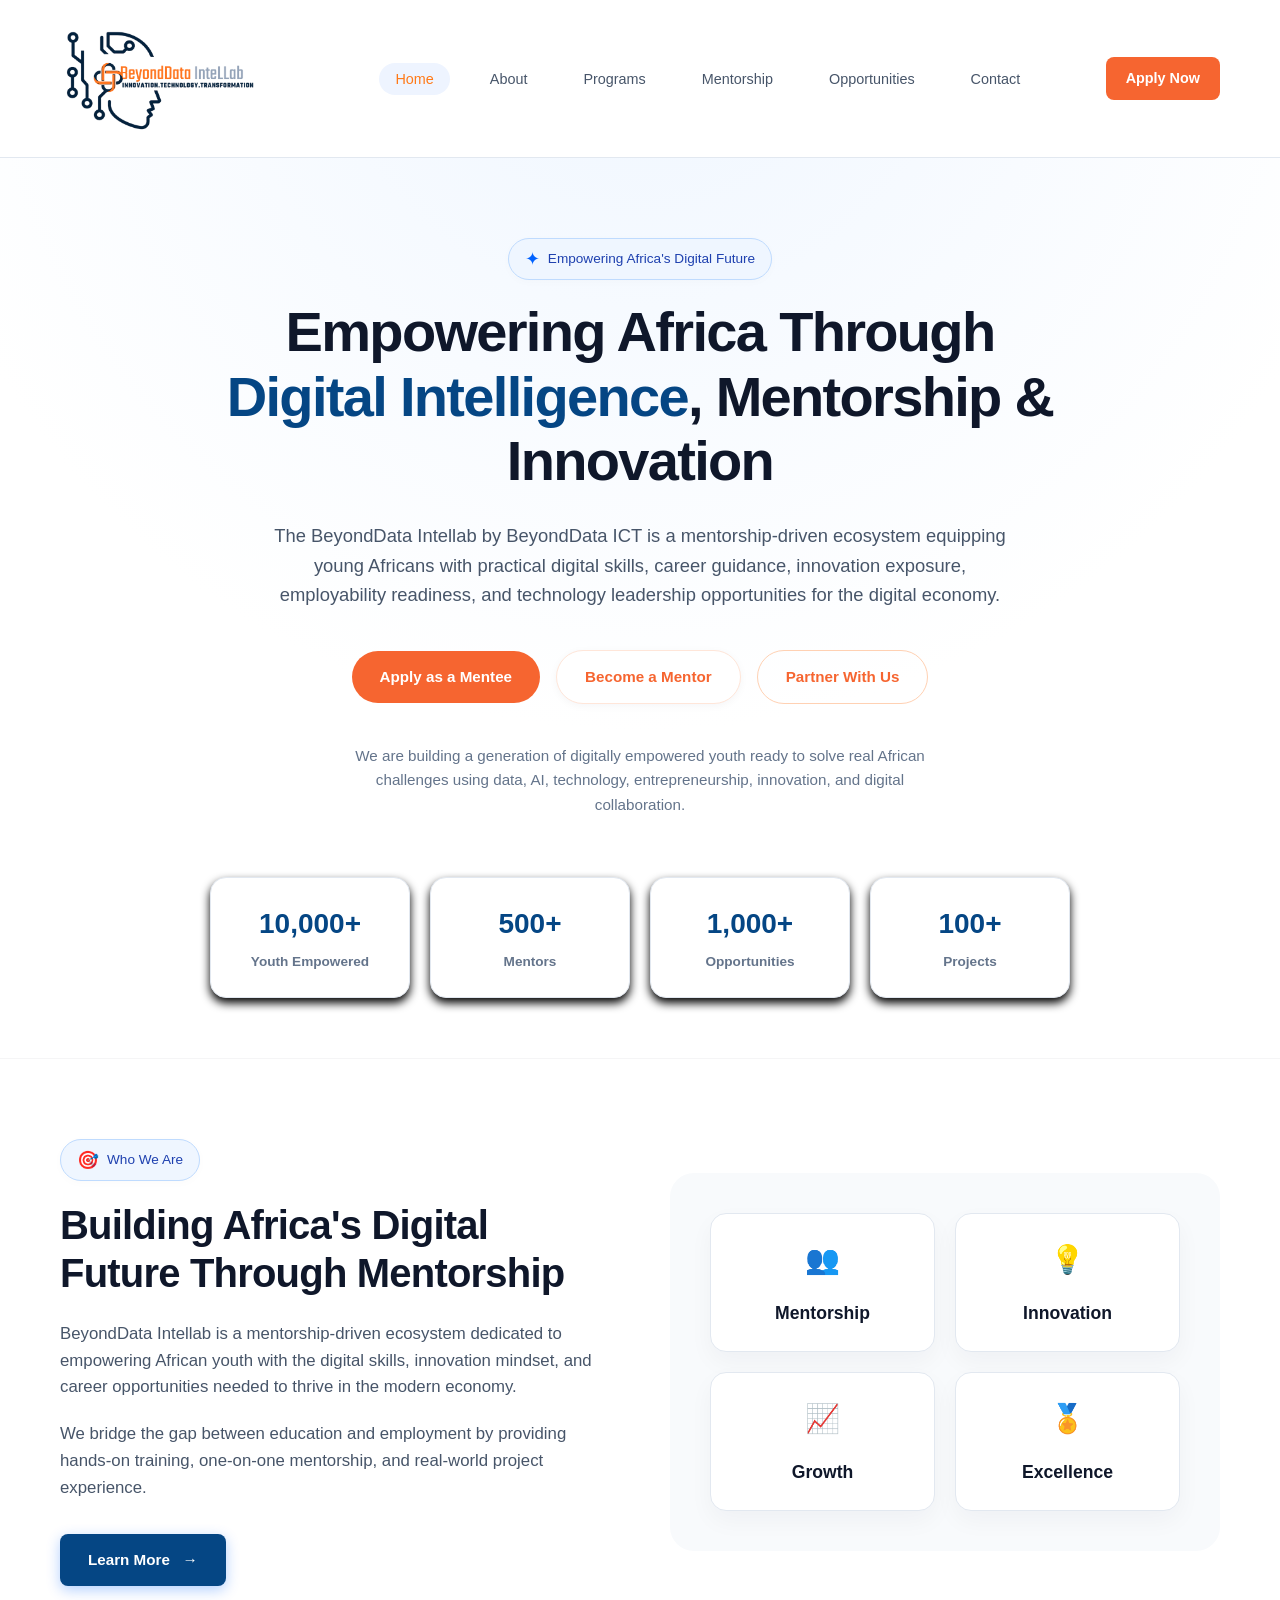
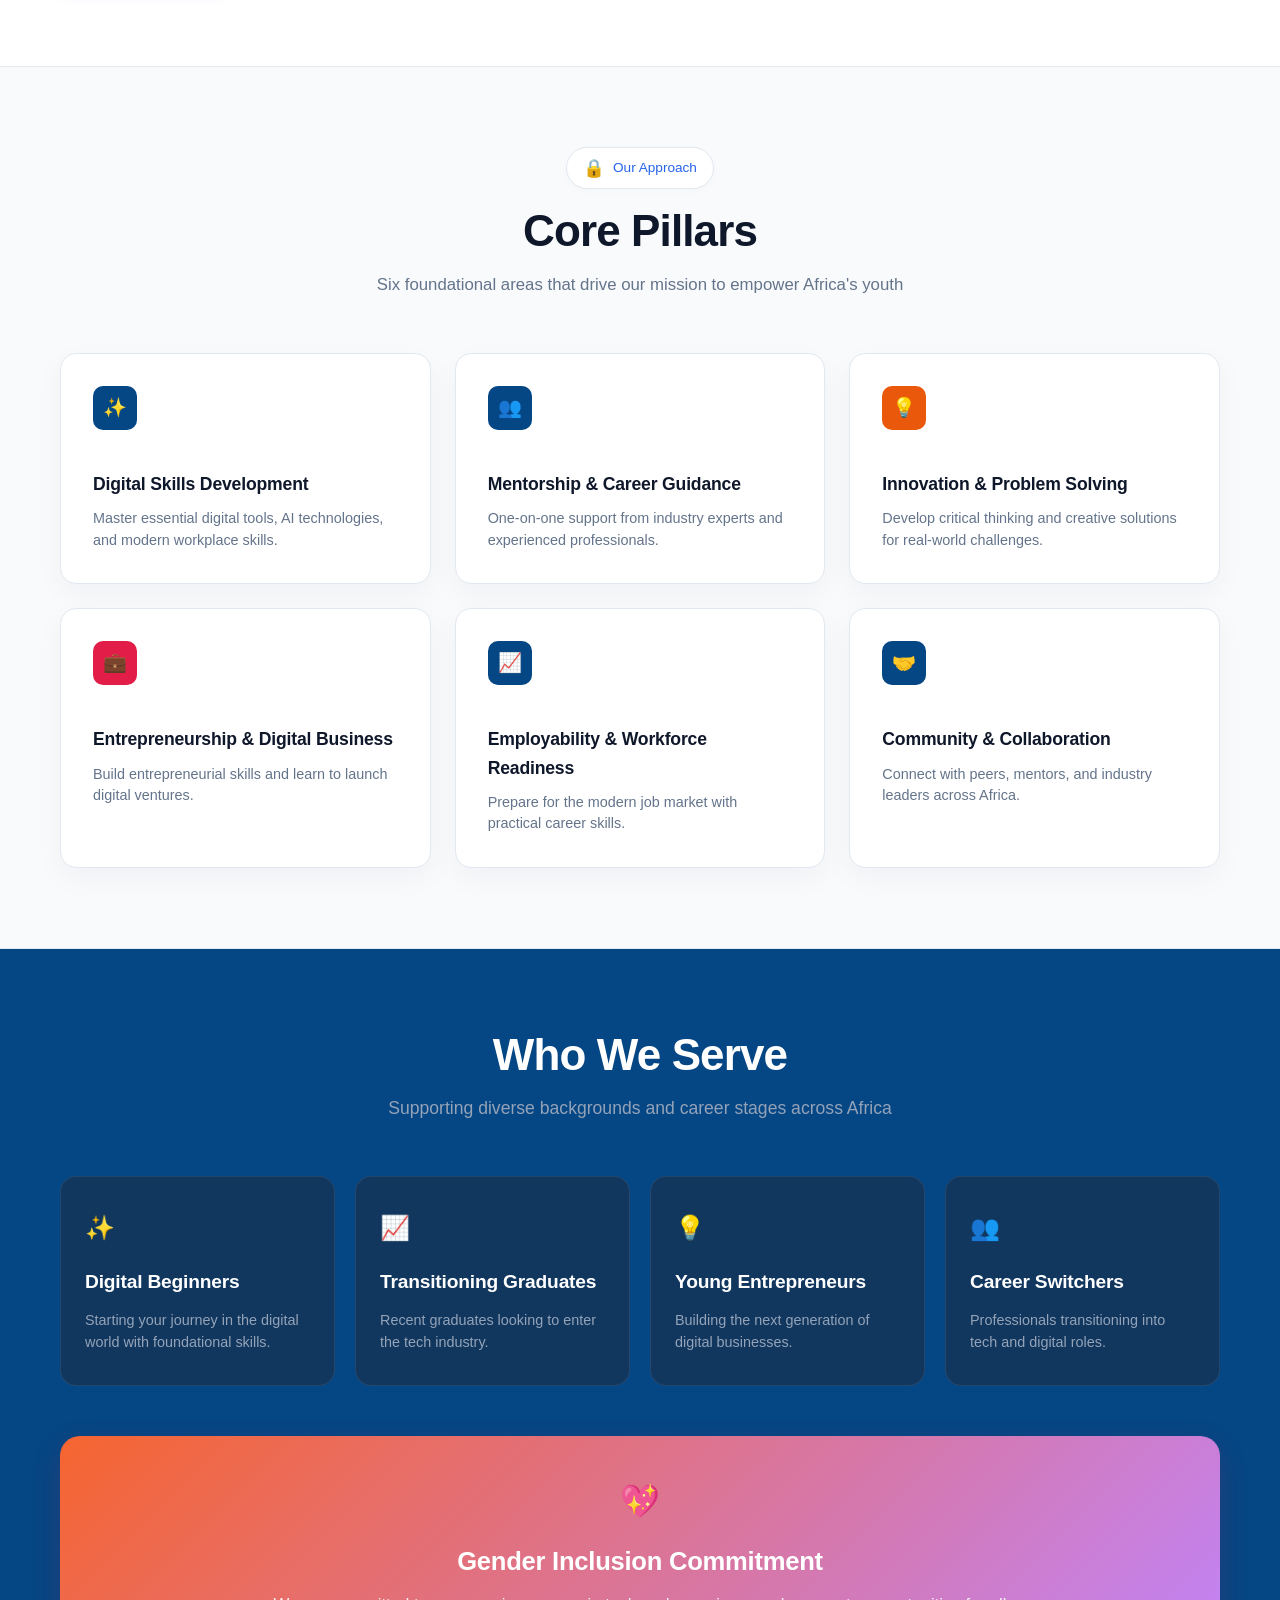
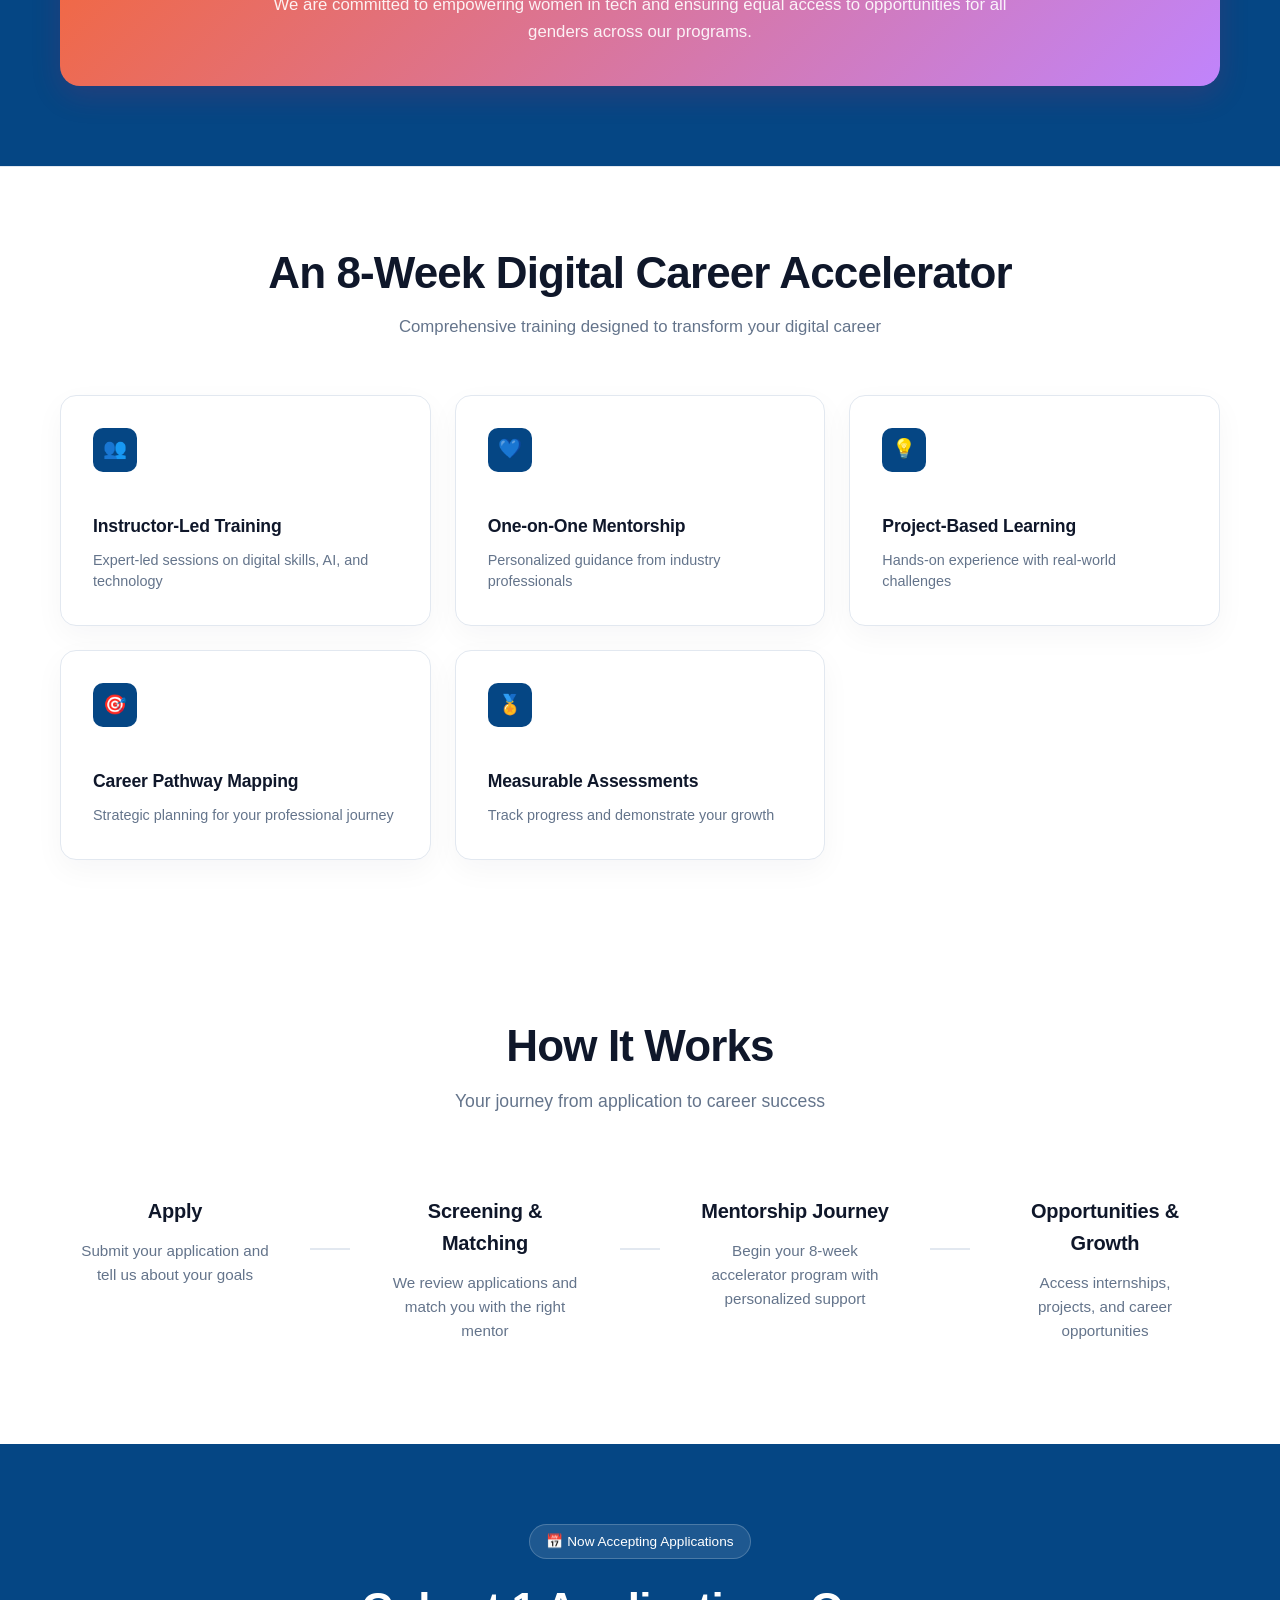
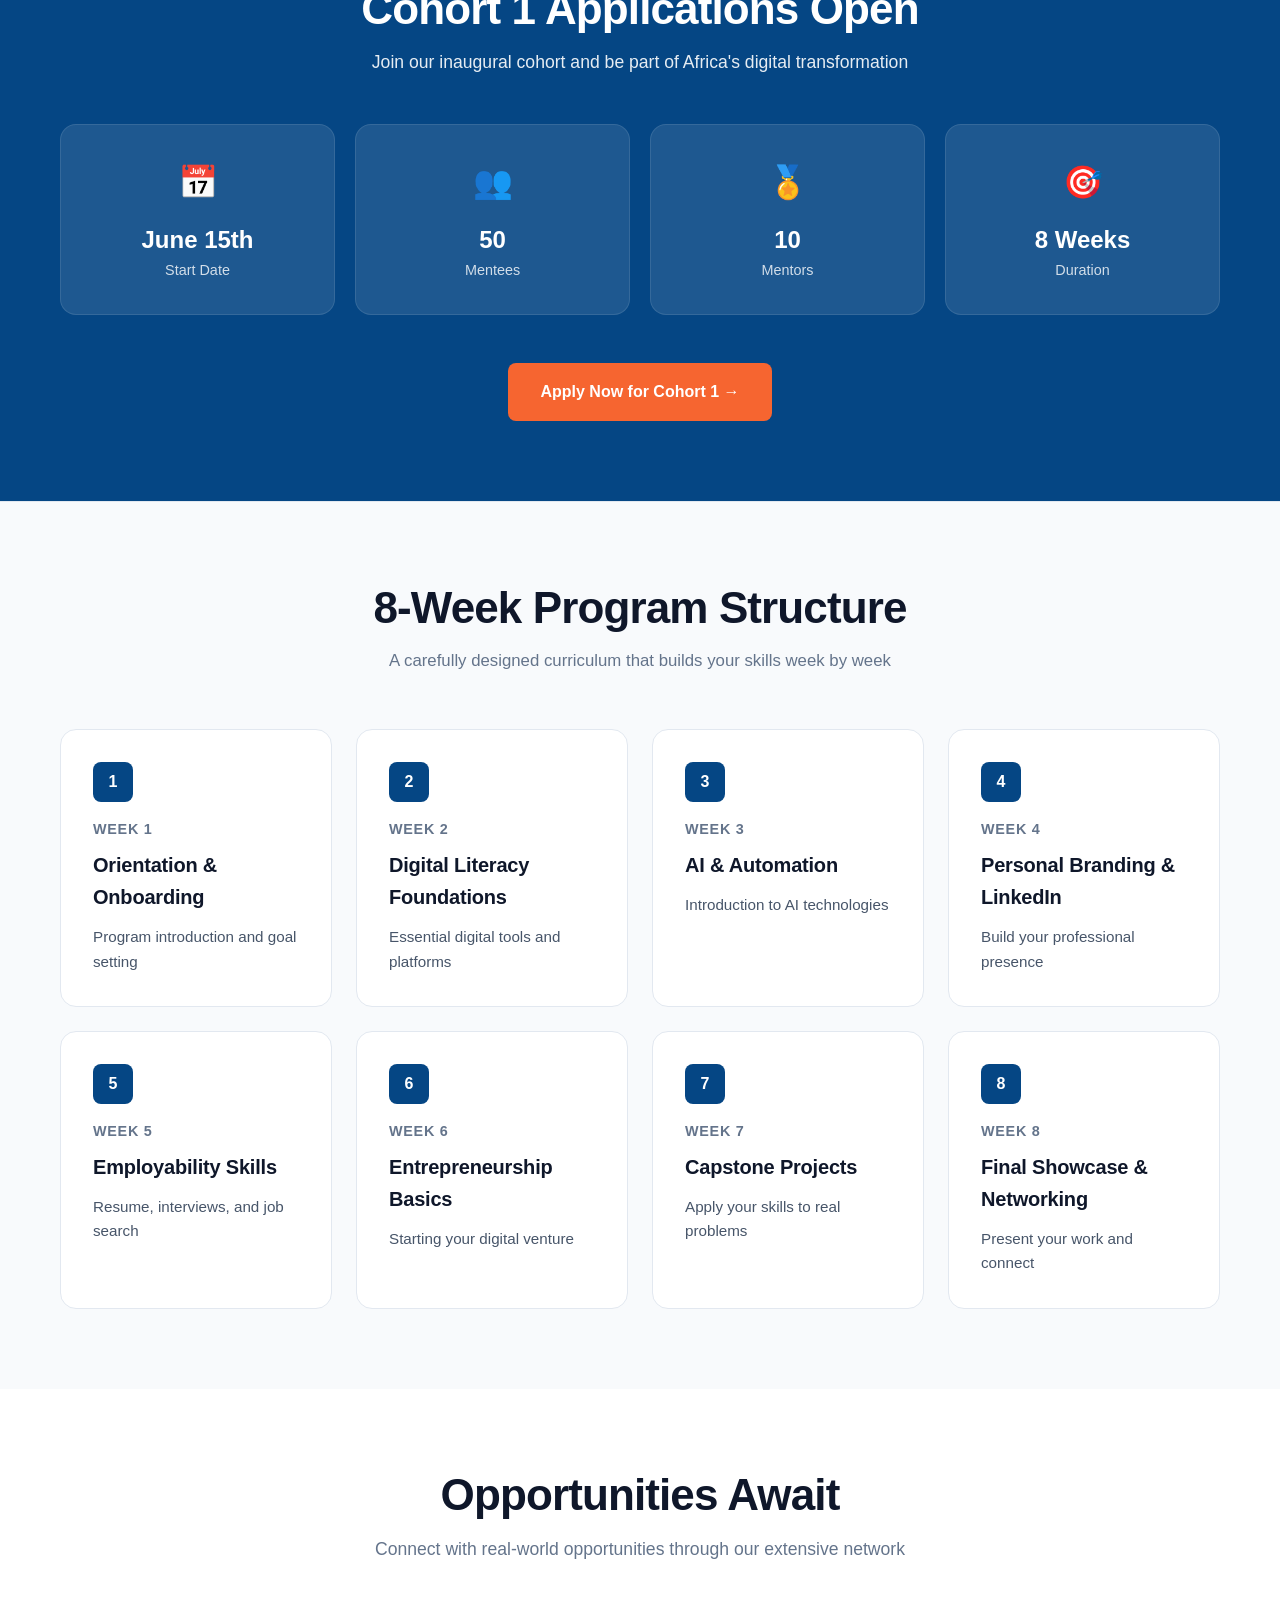
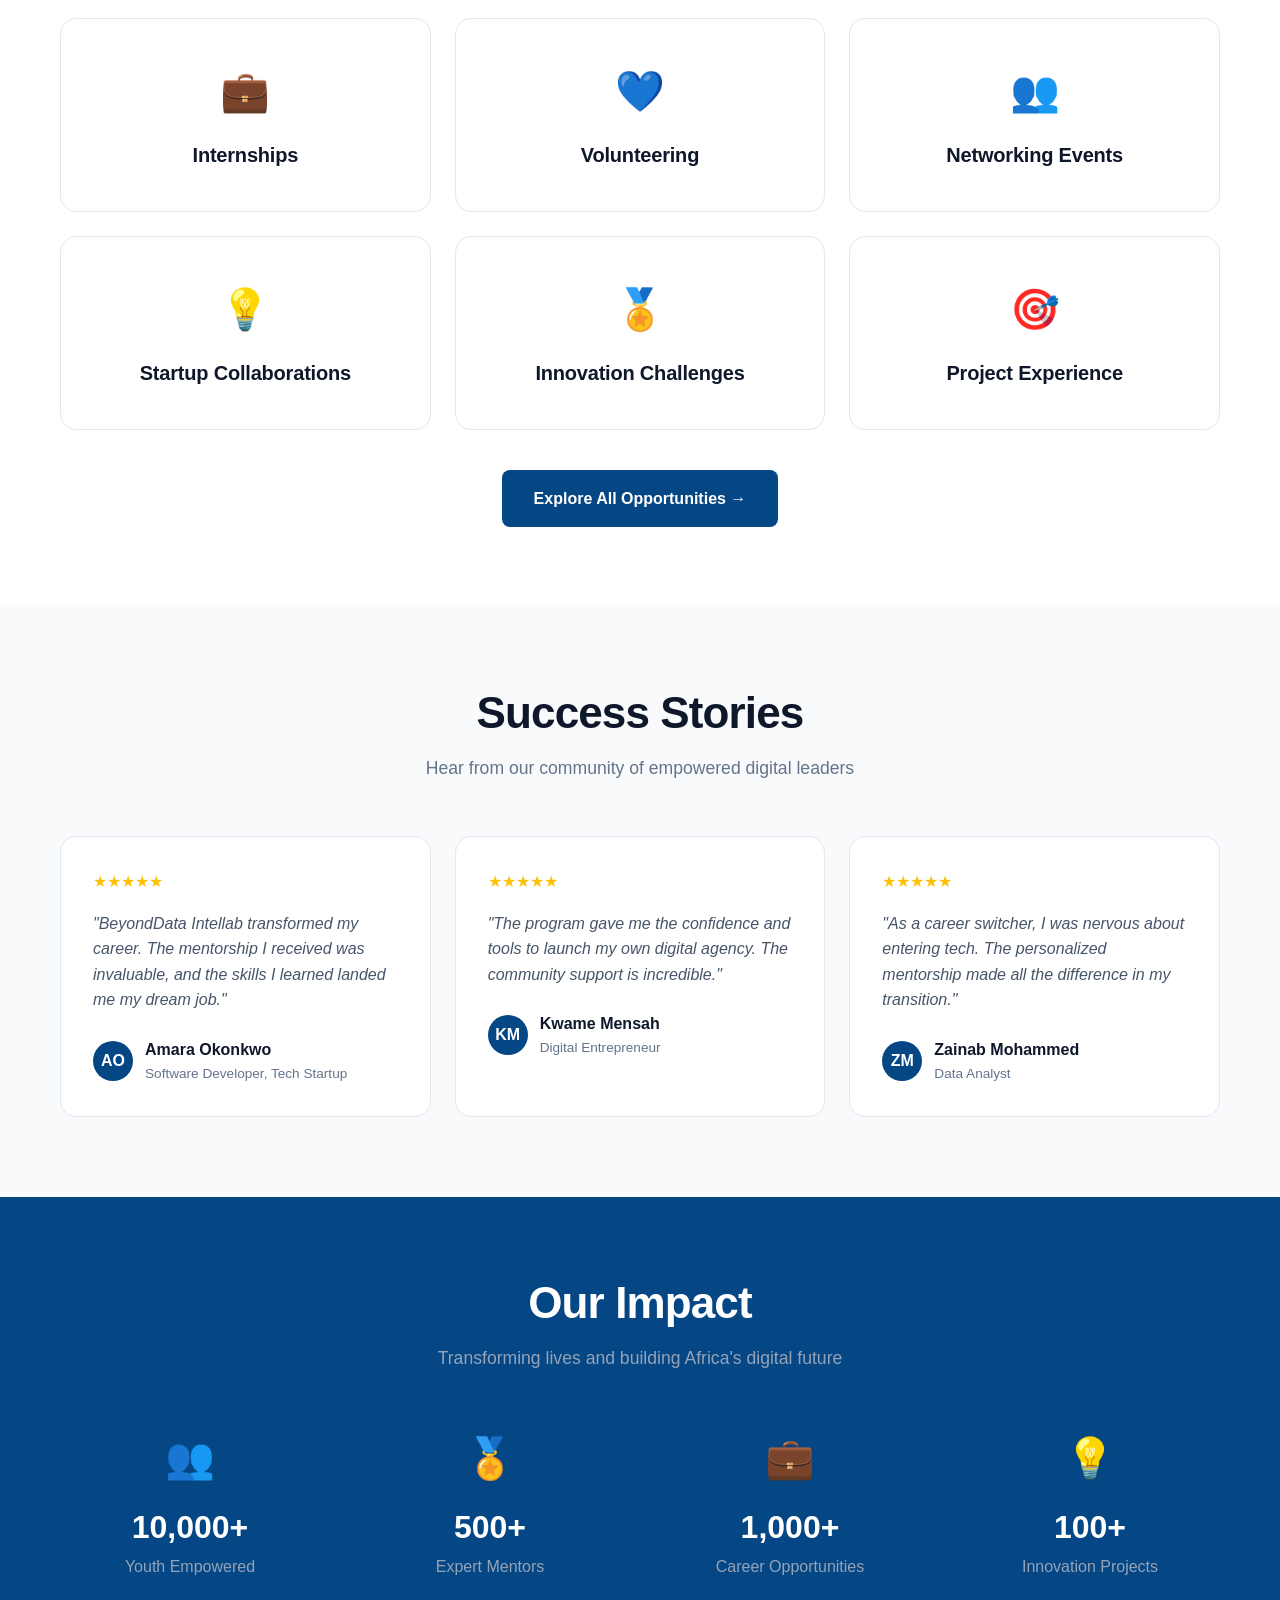
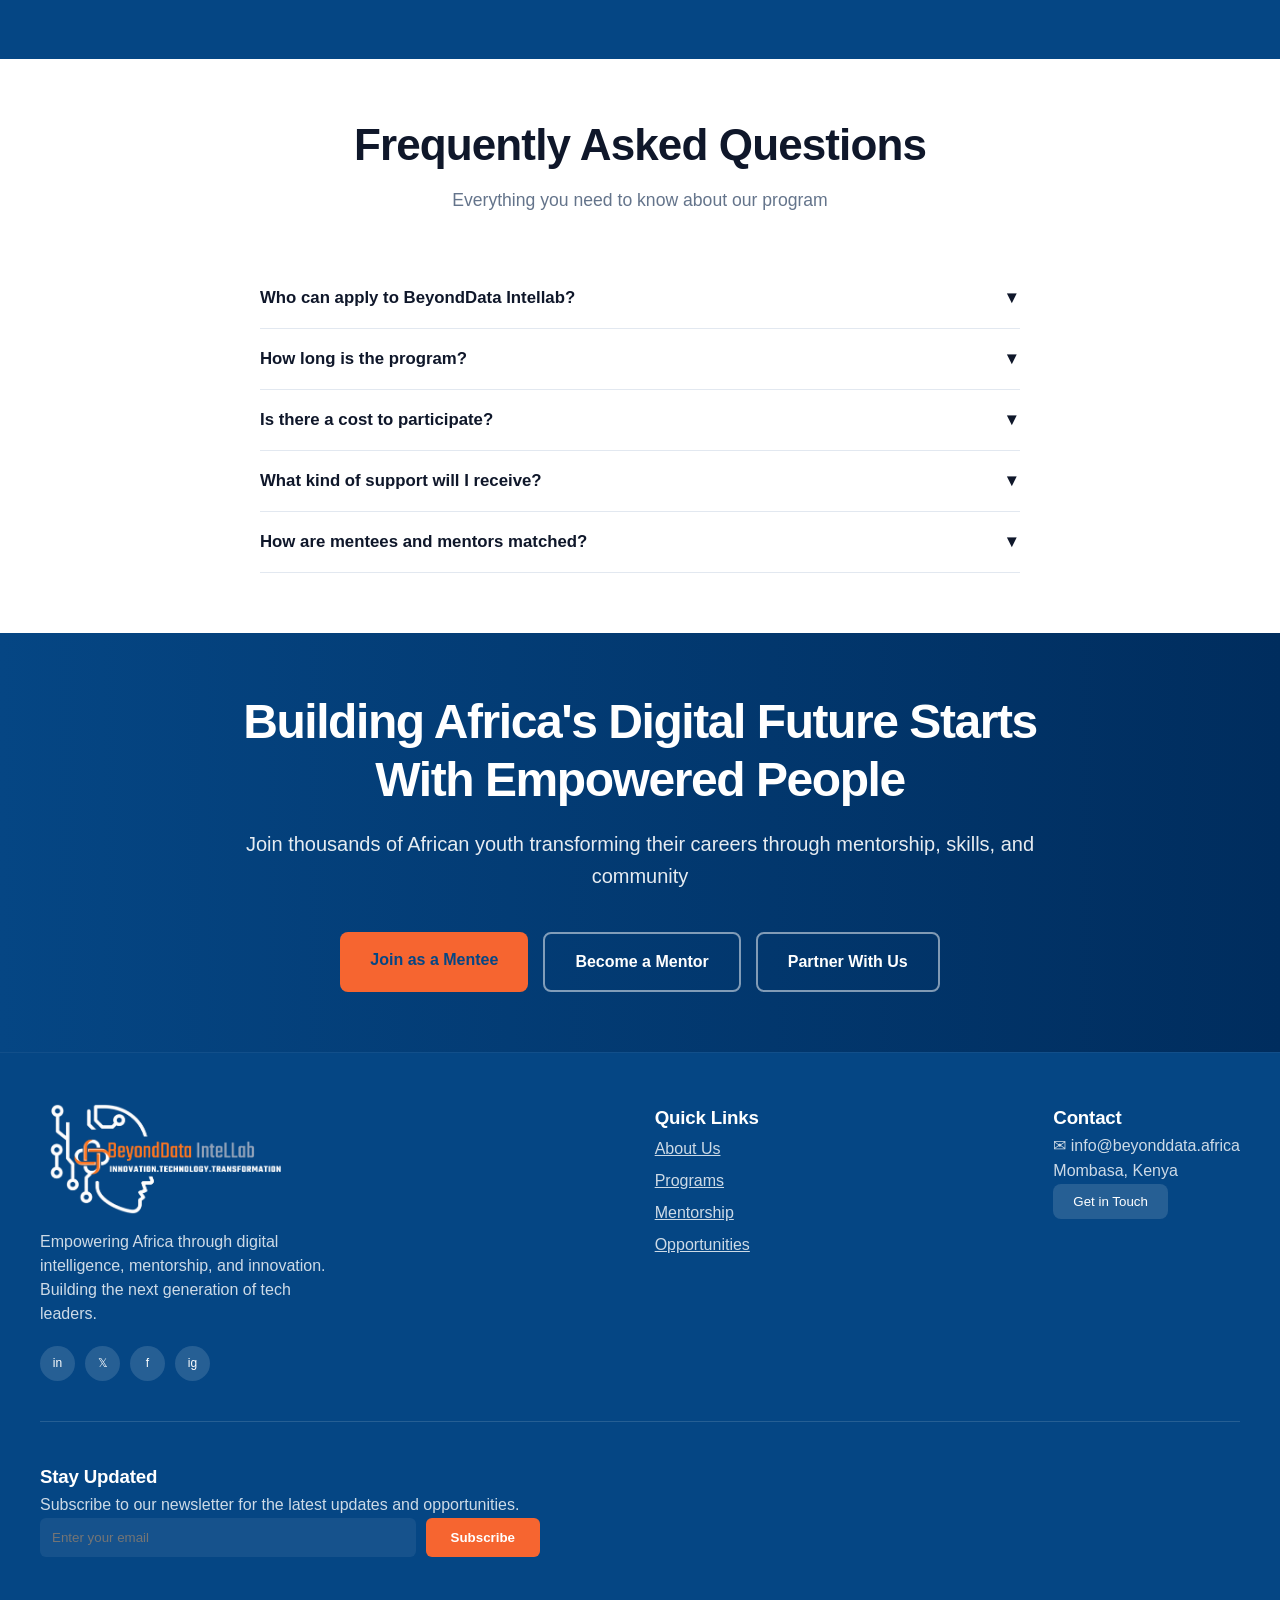
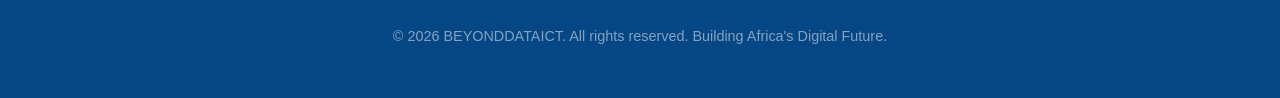
==== commit db8f91bf: "UI changes" ====
--- a/index.html
+++ b/index.html
@@ -227,6 +227,7 @@
             border-radius: 16px;
             border: 1px solid #E2E8F0;
             text-align: center;
+            box-shadow: 0 5px 10px rgb(0, 0, 0);
         }
         
         .stat-number {
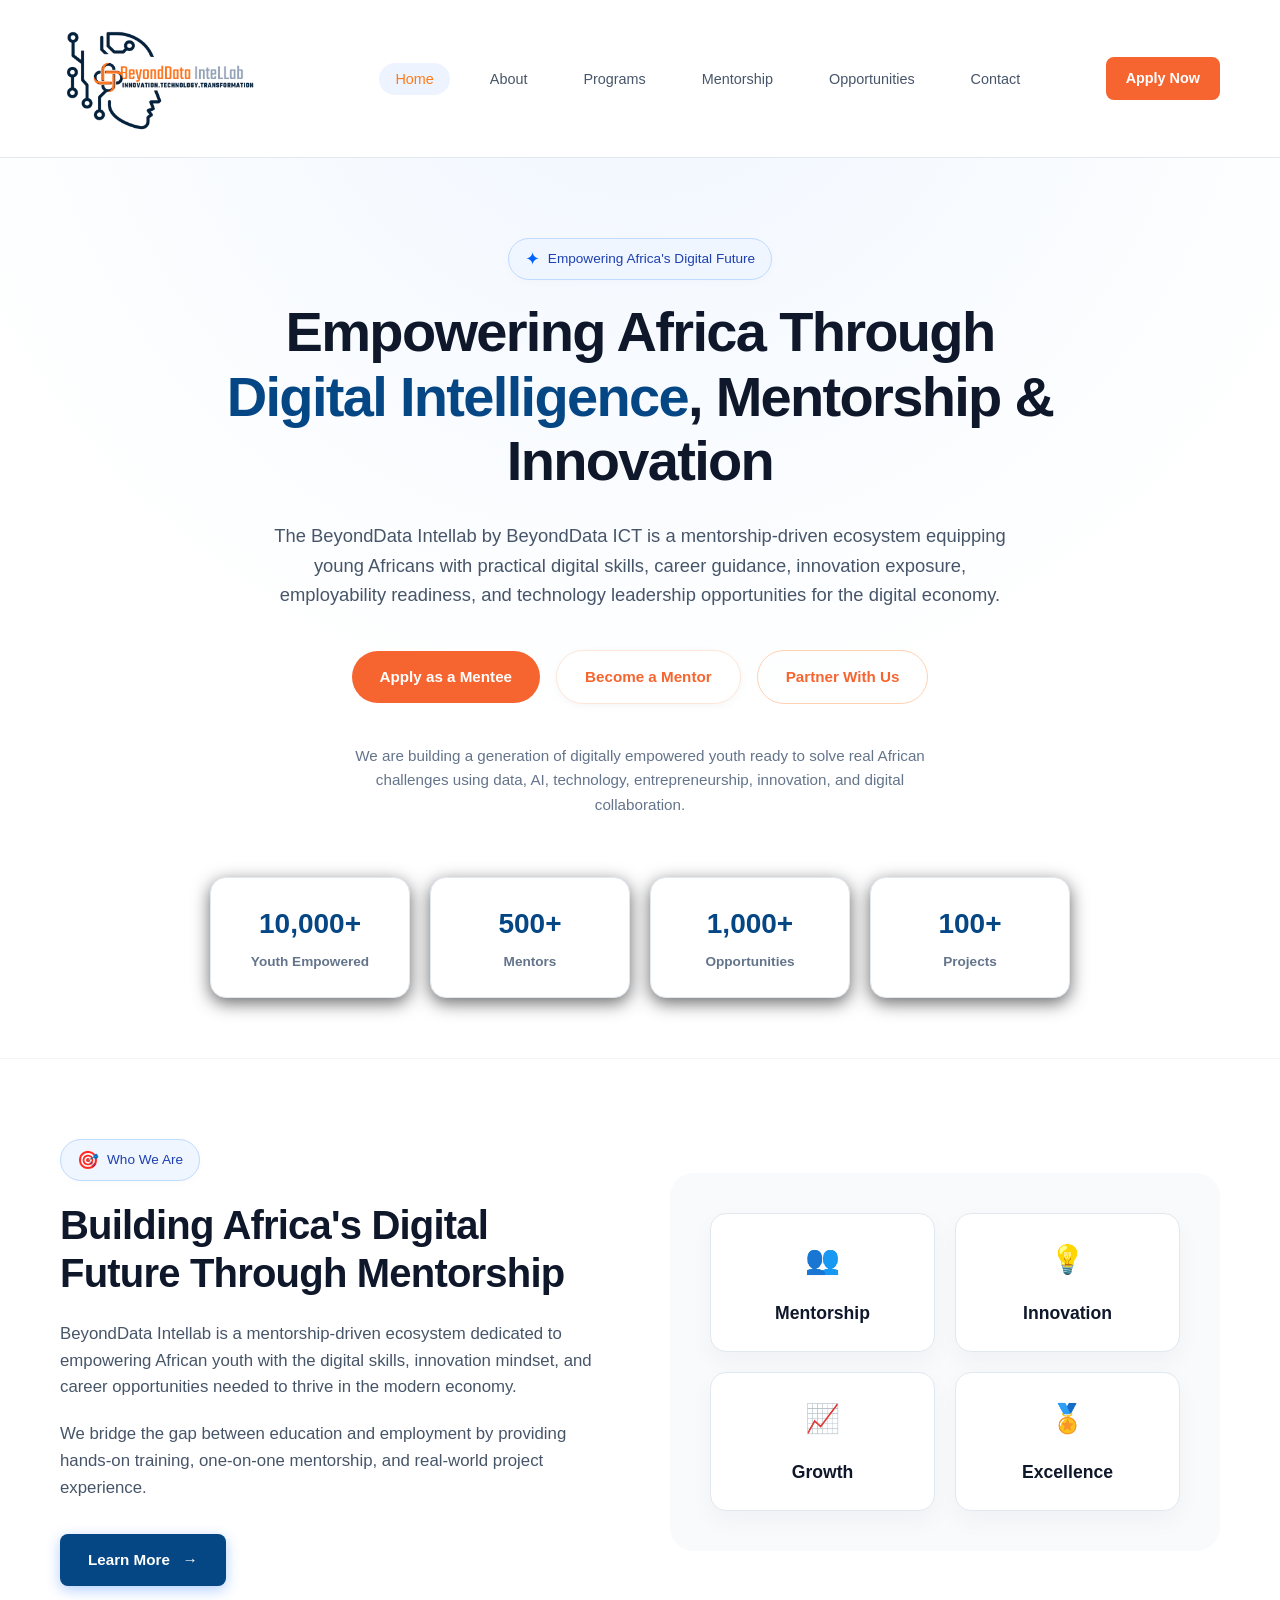
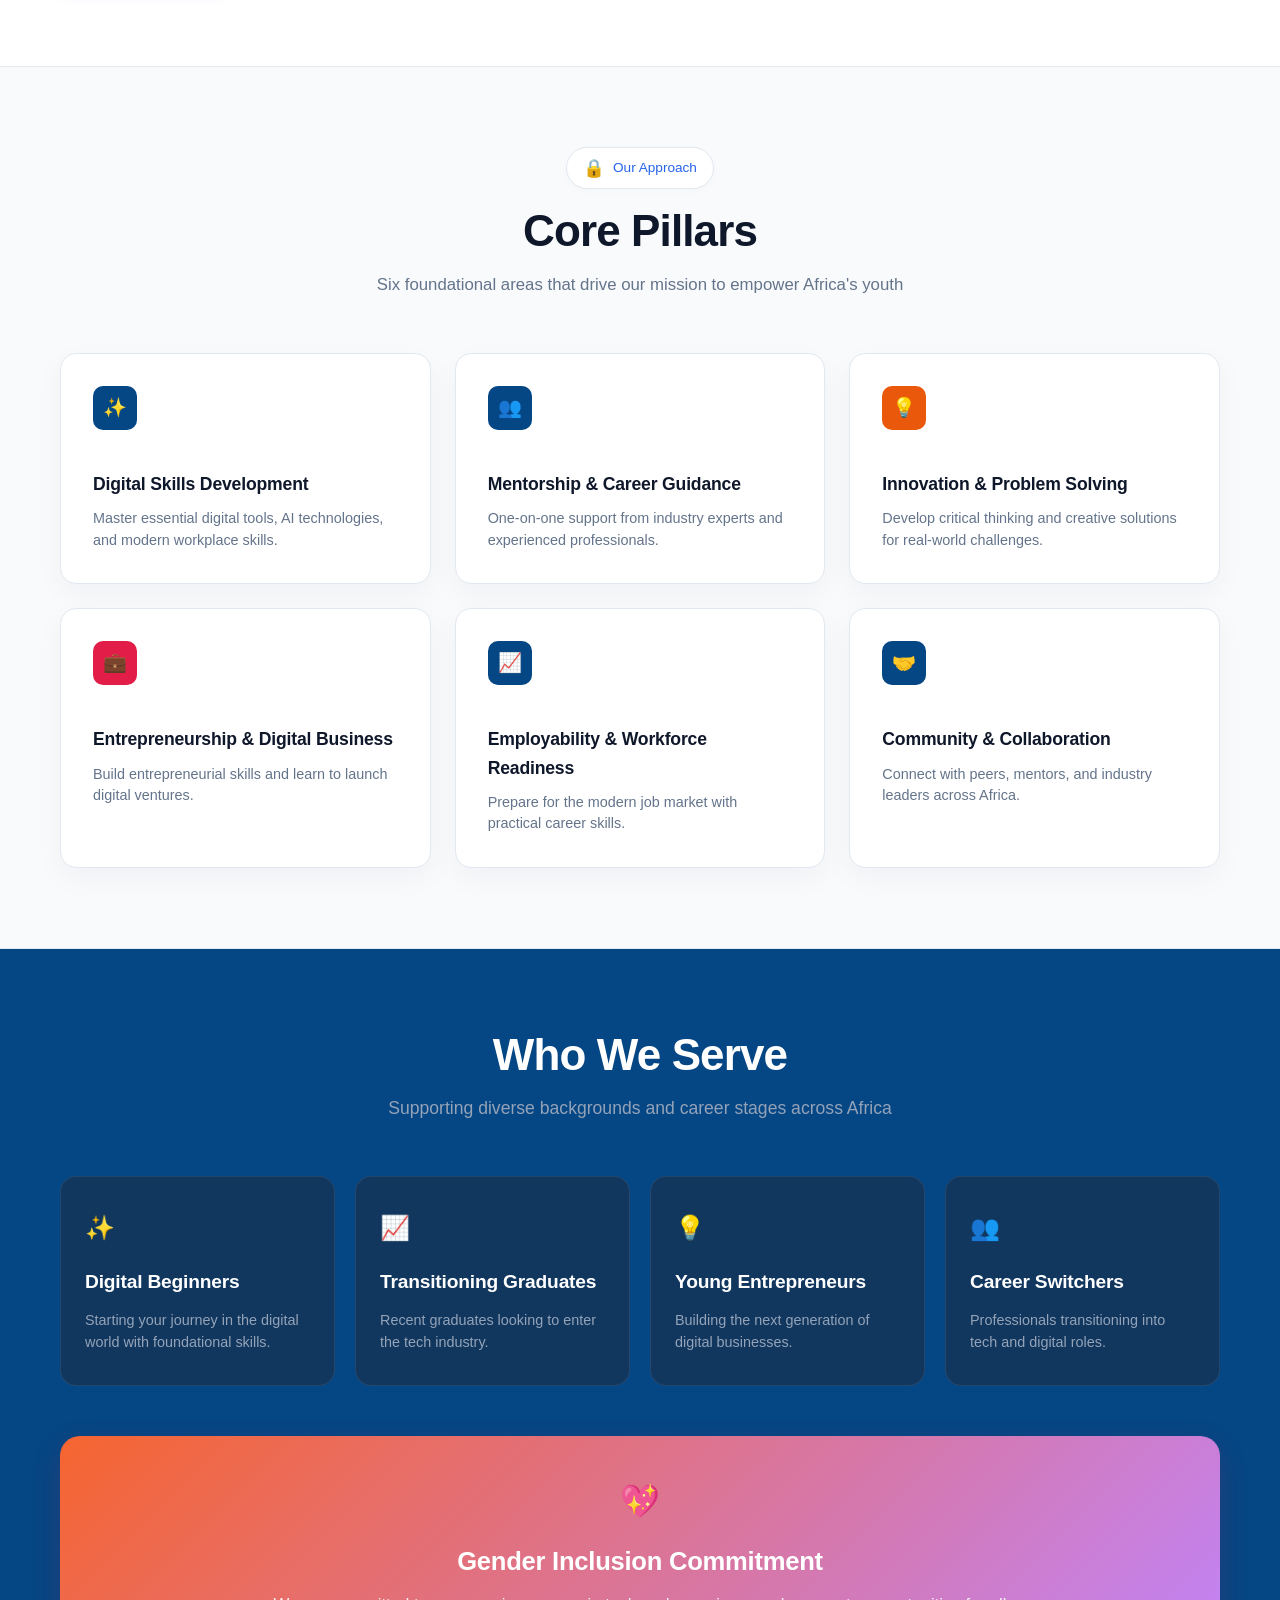
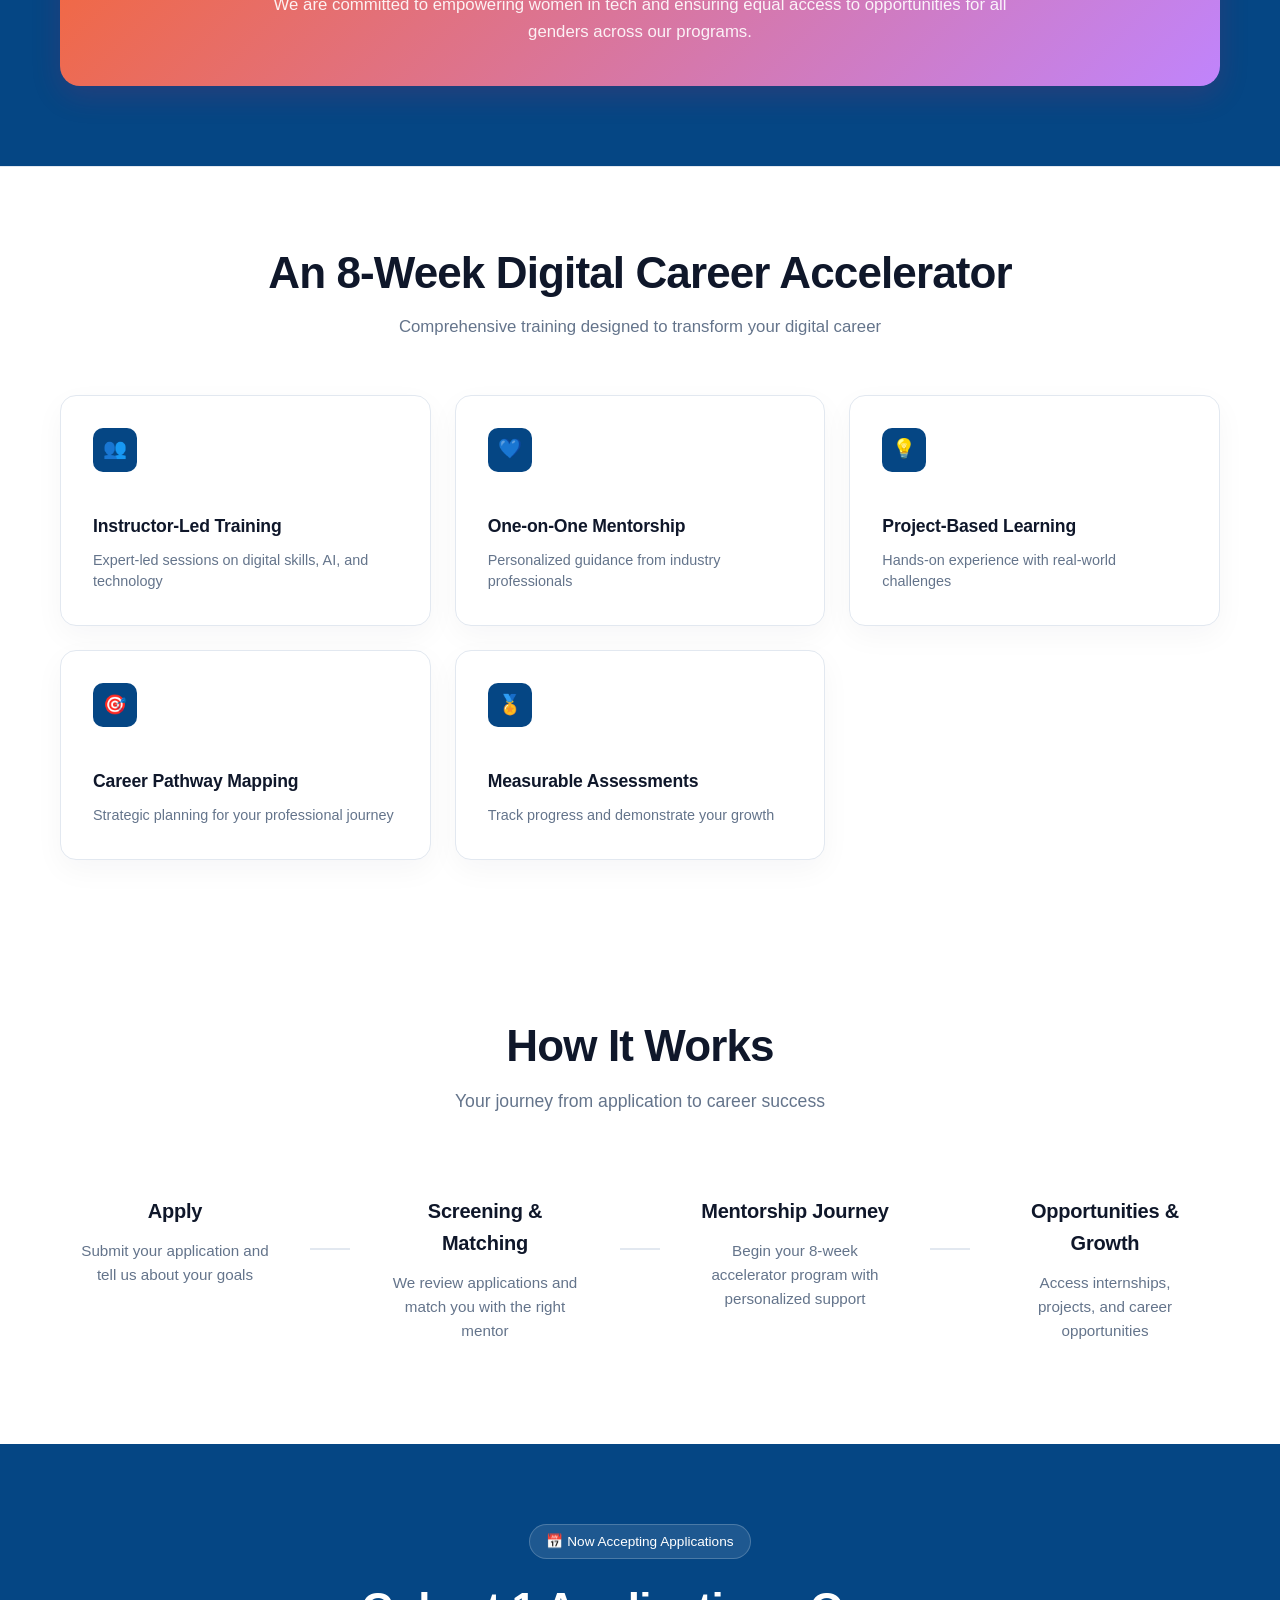
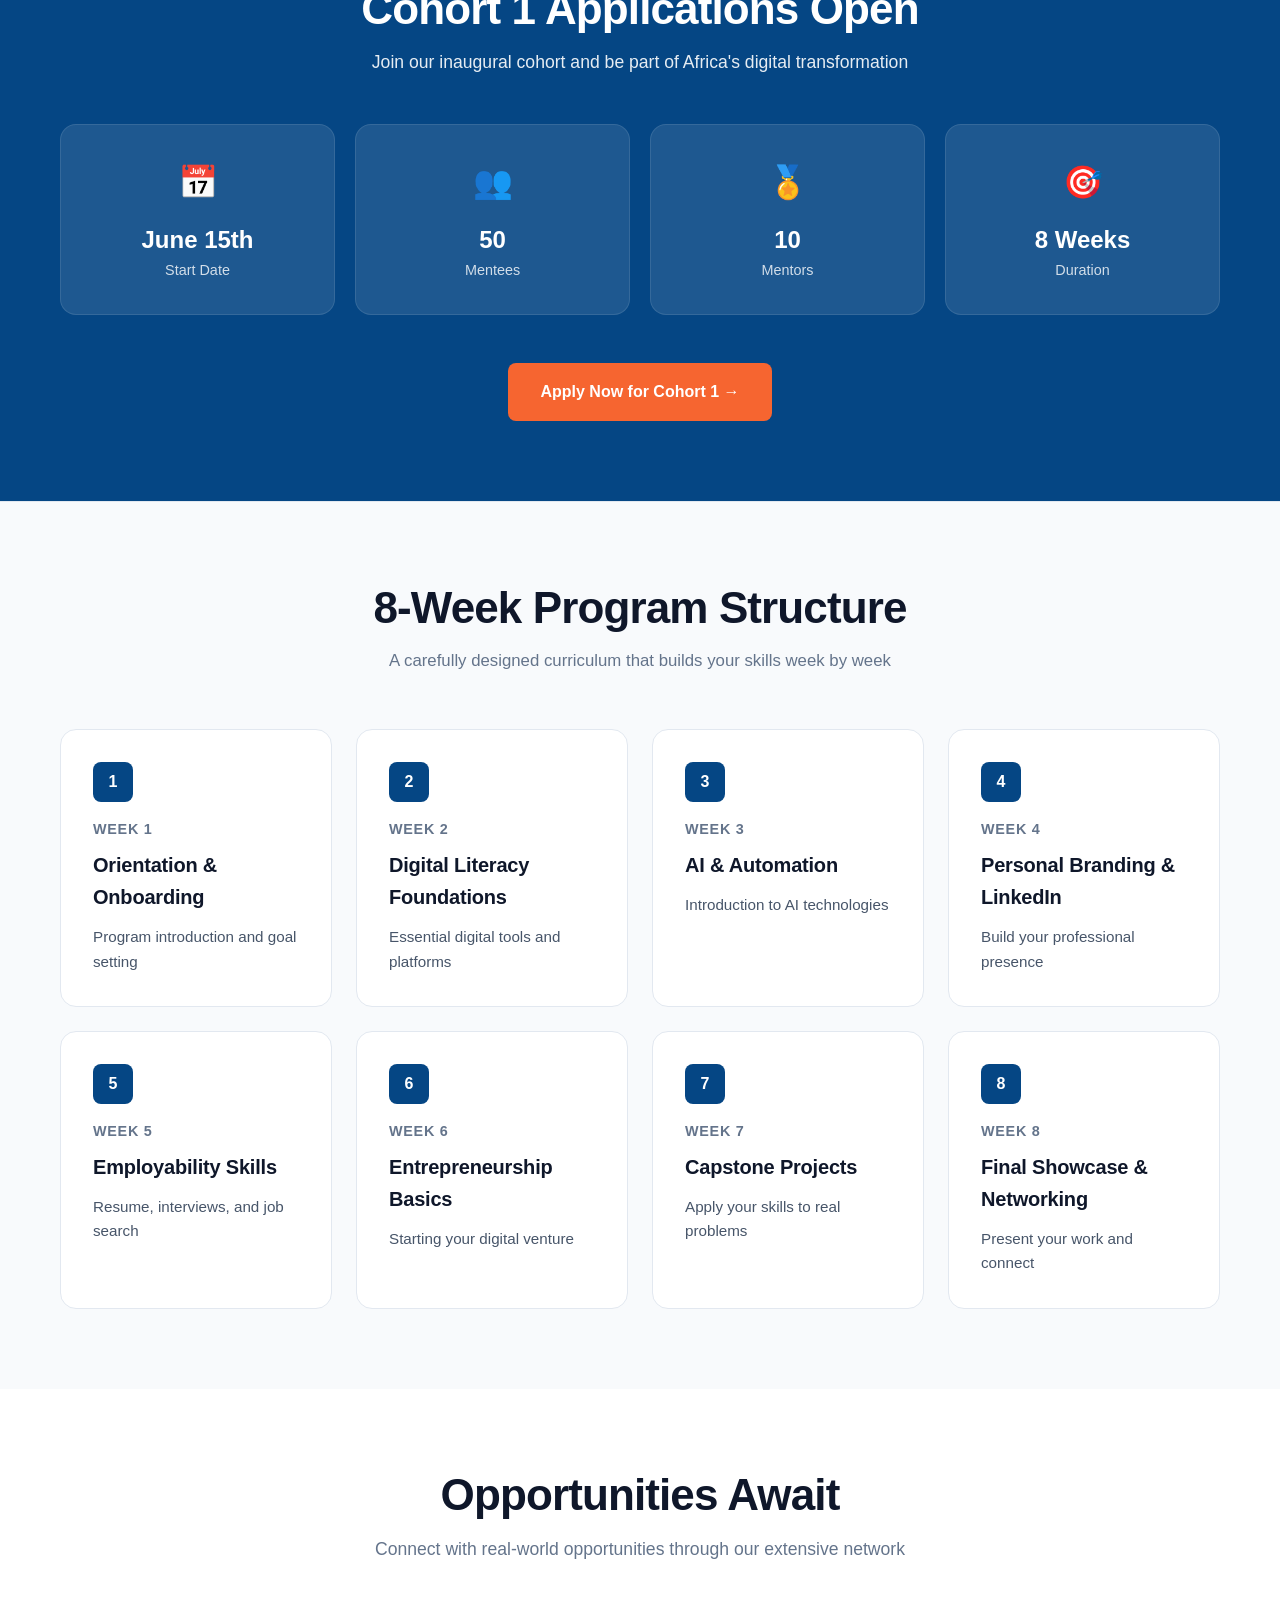
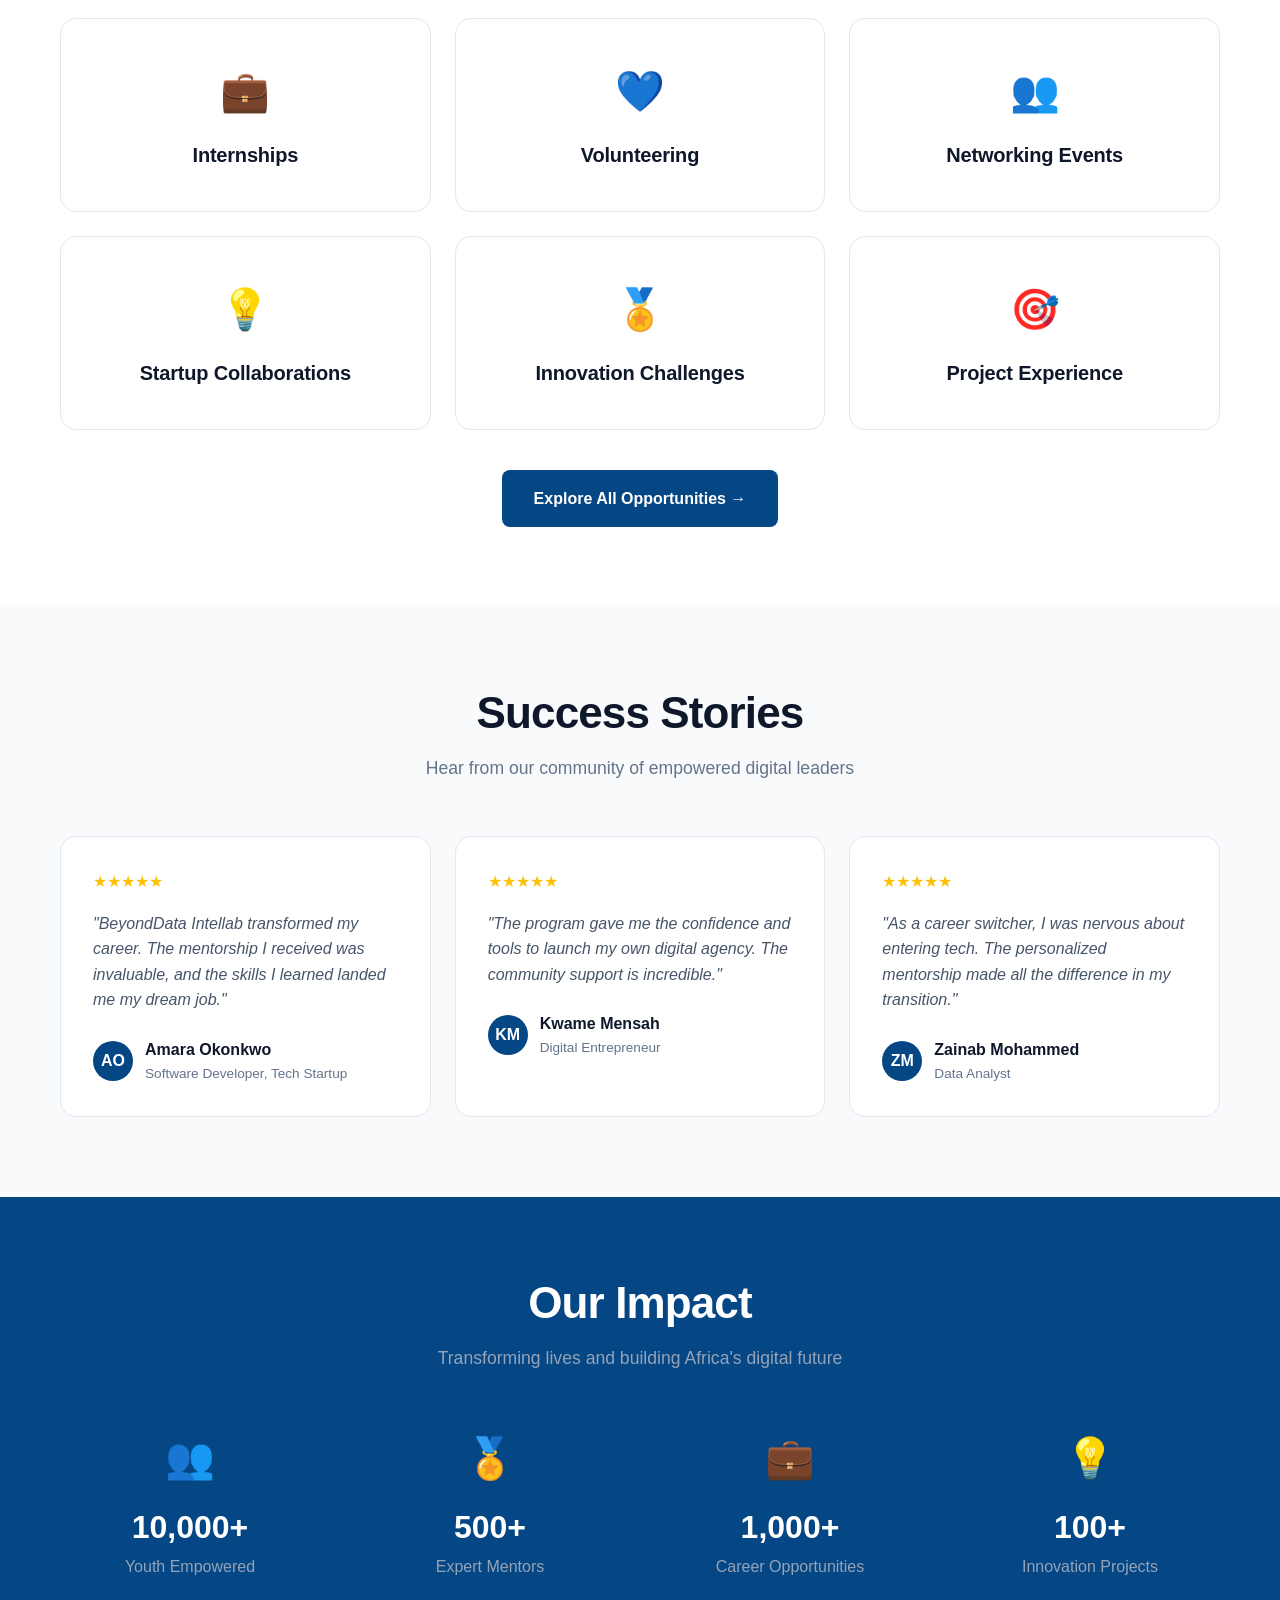
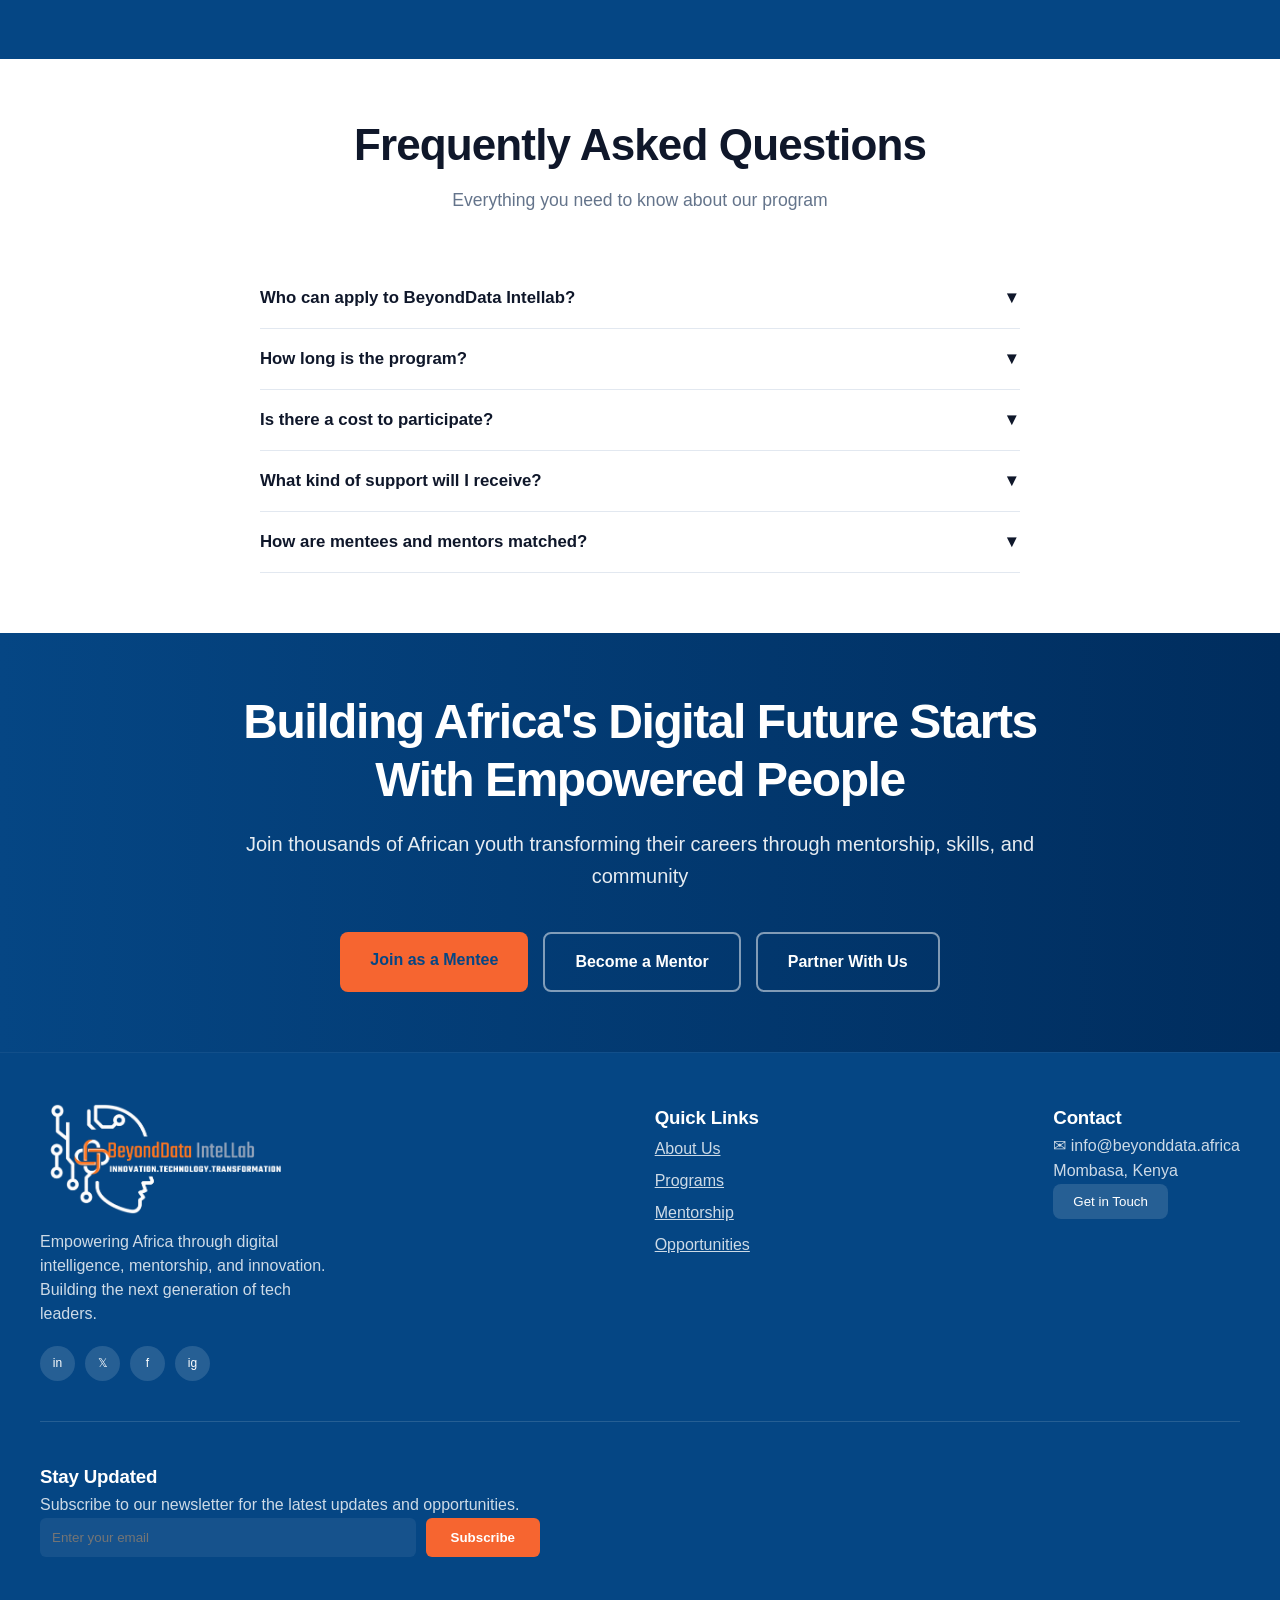
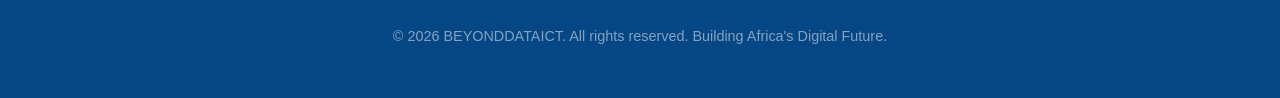
==== commit c6d21e8f: "Updated the social icons" ====
--- a/index.html
+++ b/index.html
@@ -227,7 +227,7 @@
             border-radius: 16px;
             border: 1px solid #E2E8F0;
             text-align: center;
-            box-shadow: 0 5px 10px rgb(0, 0, 0);
+            box-shadow: 0 5px 17px rgba(51, 50, 50, 0.733);
         }
         
         .stat-number {
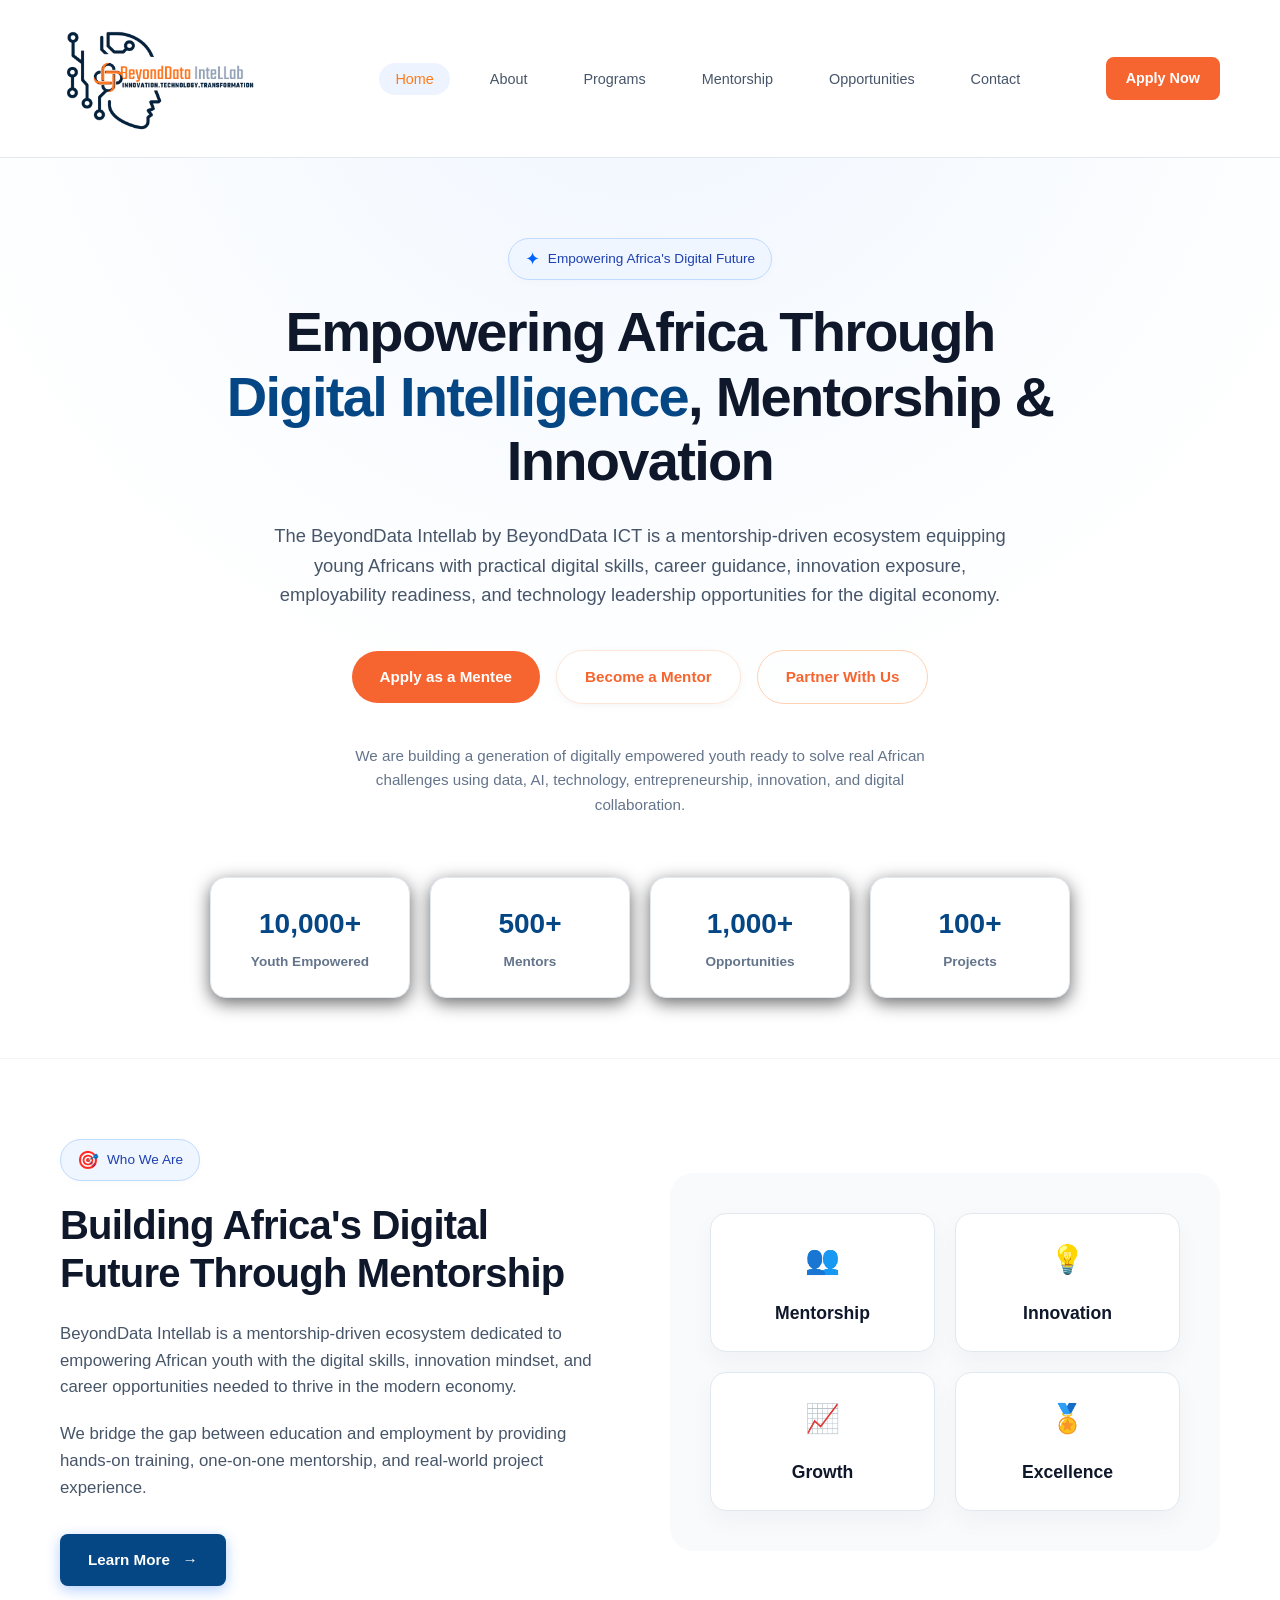
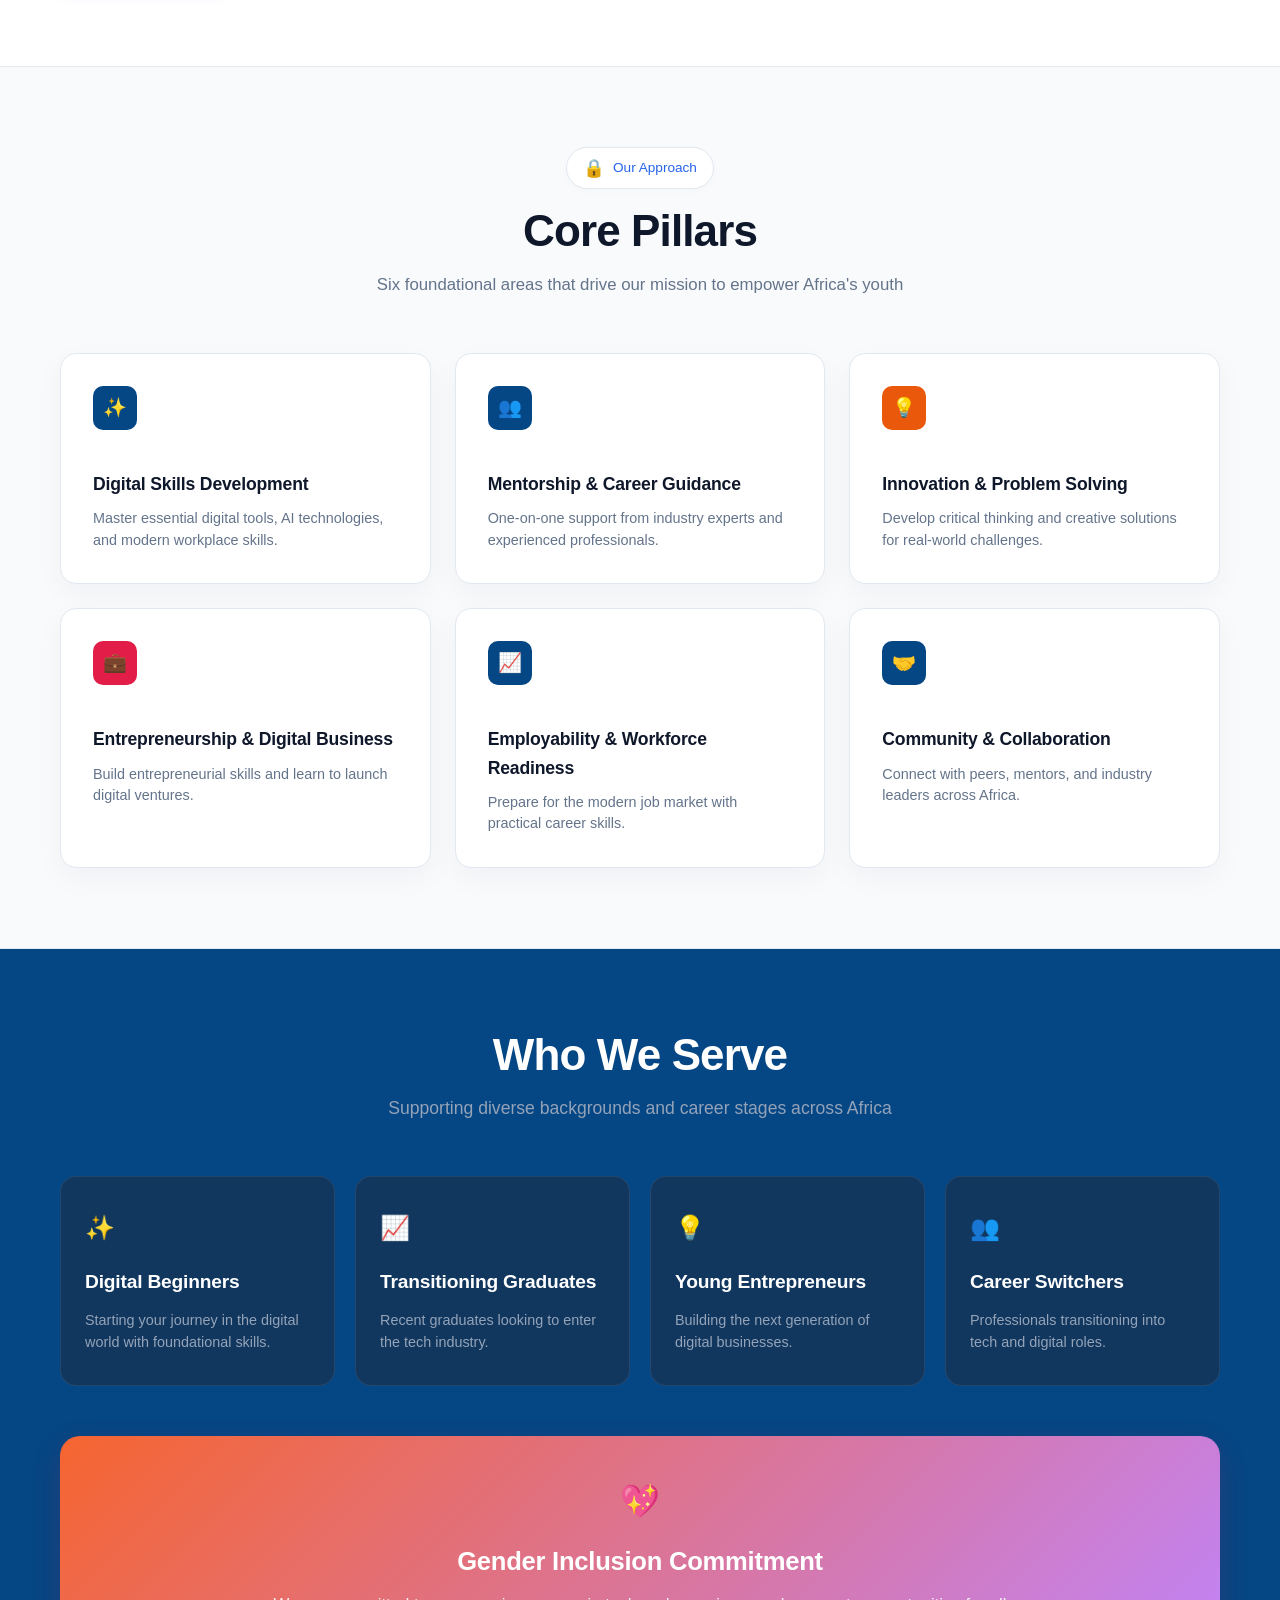
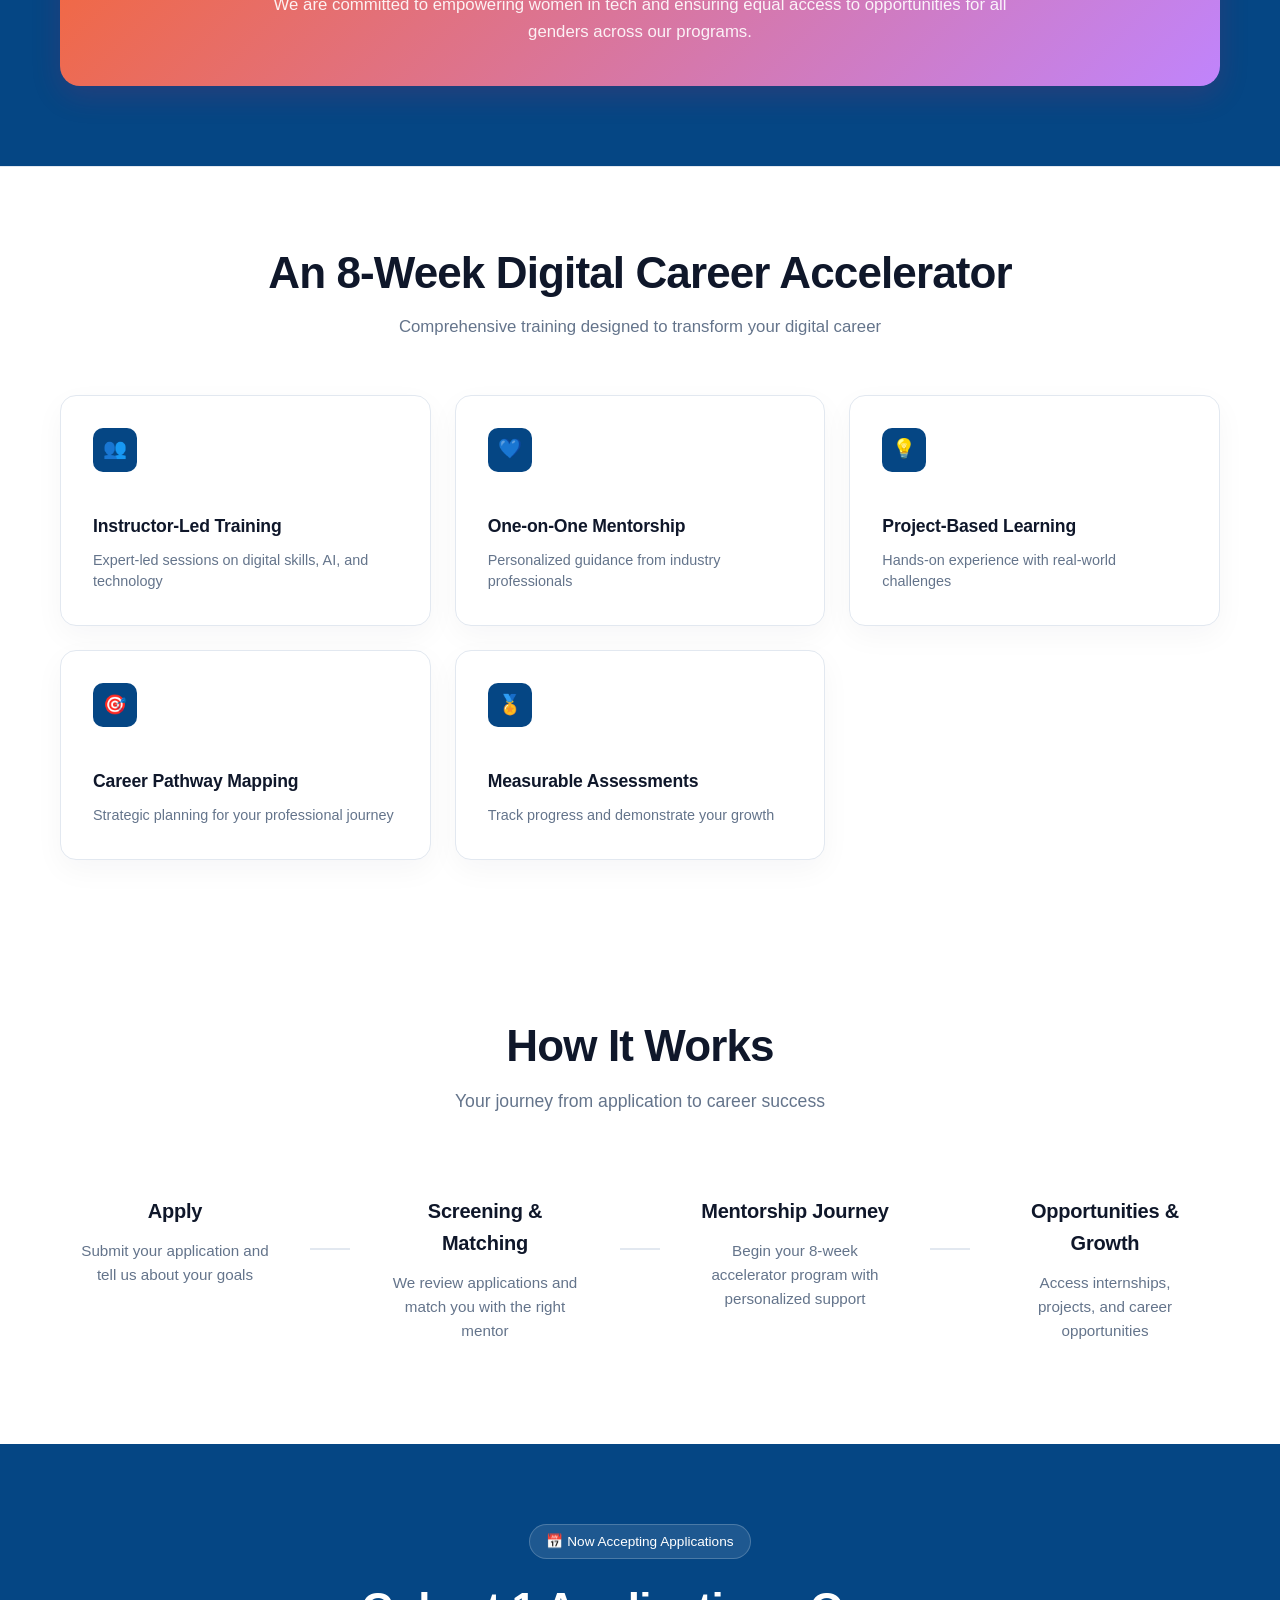
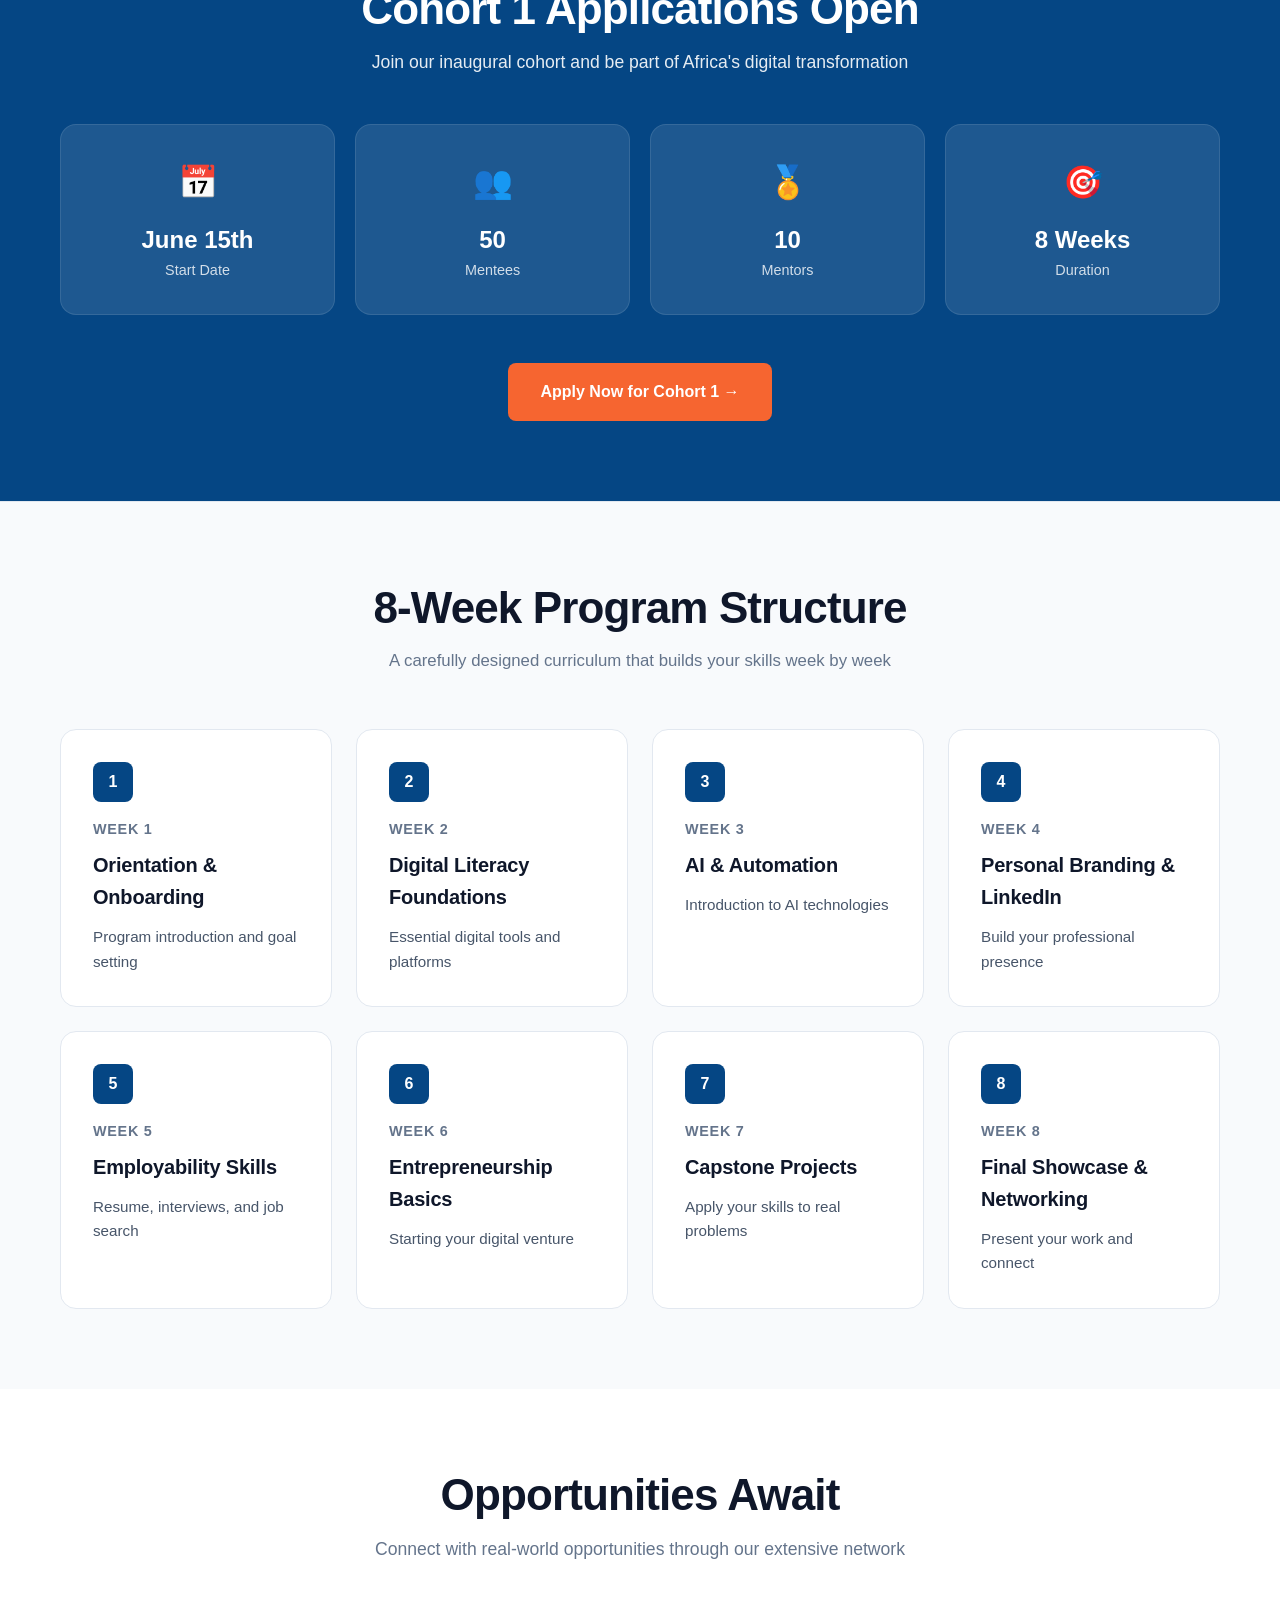
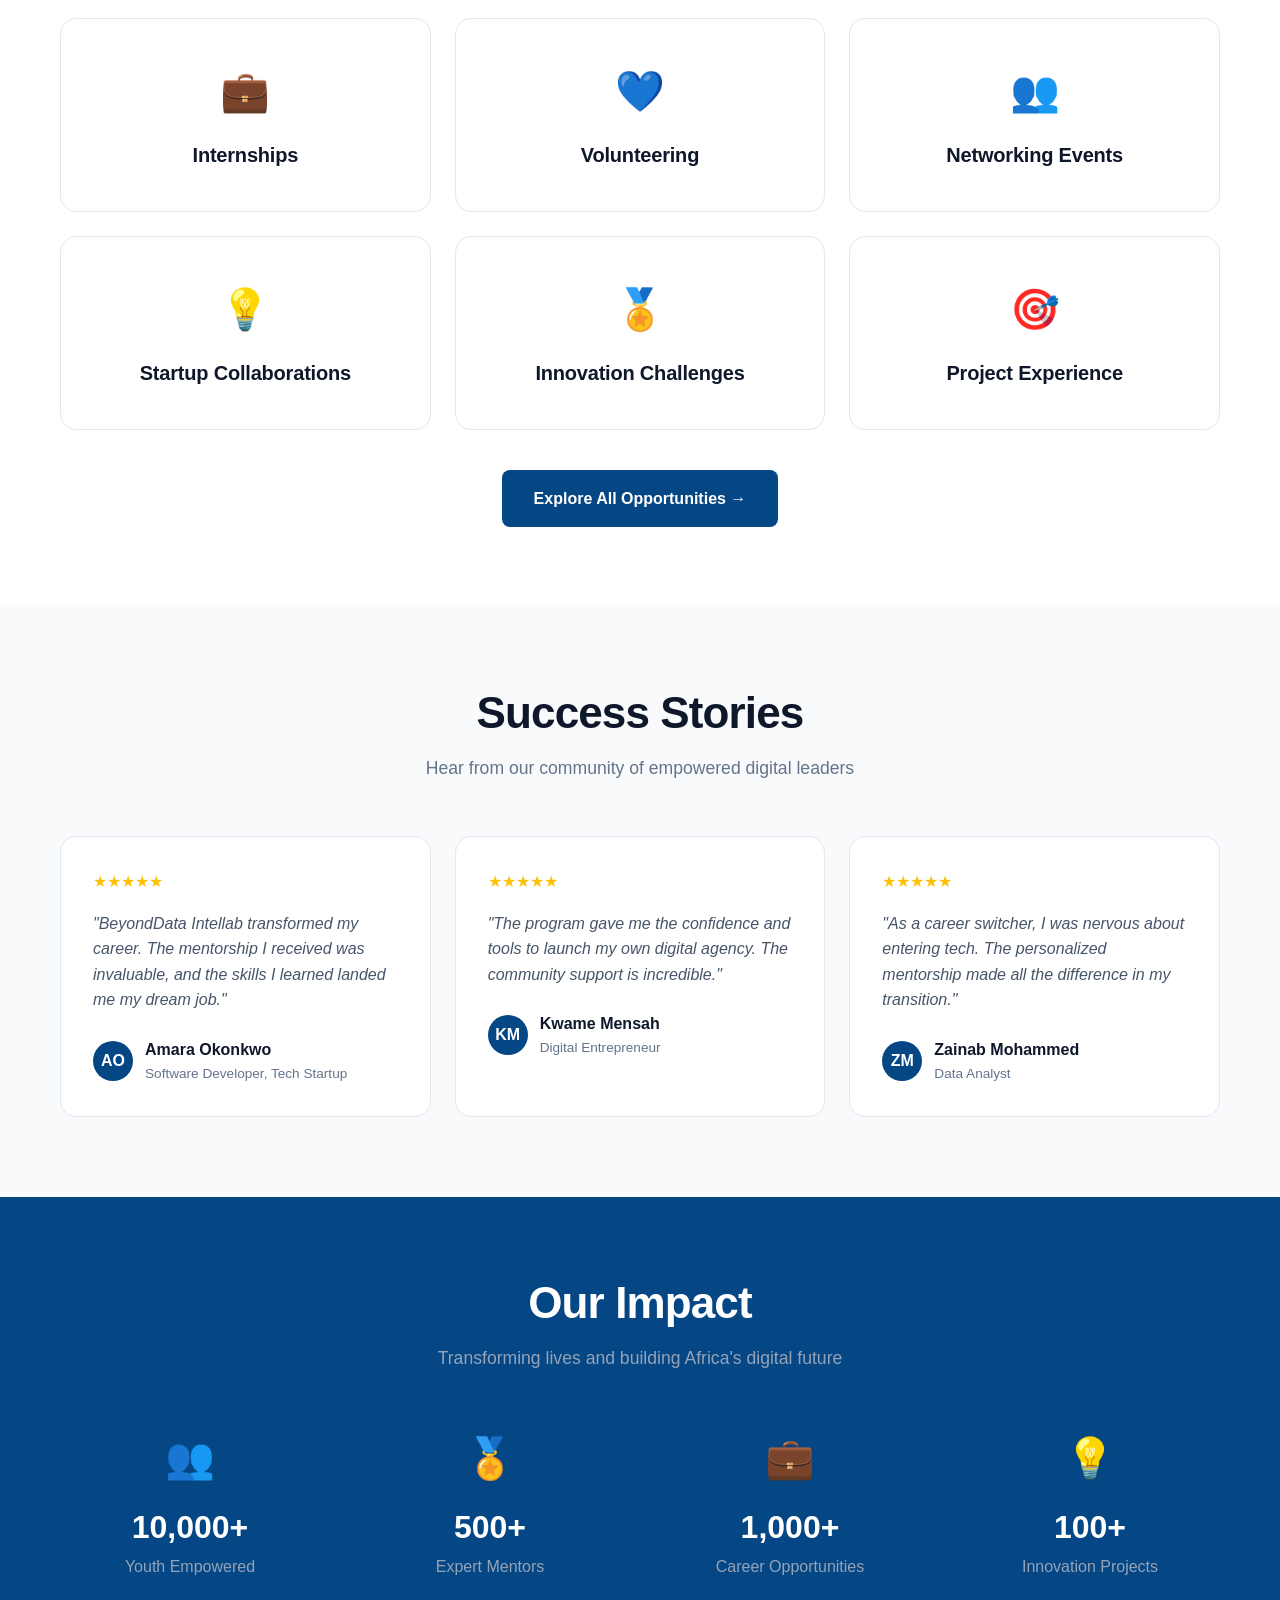
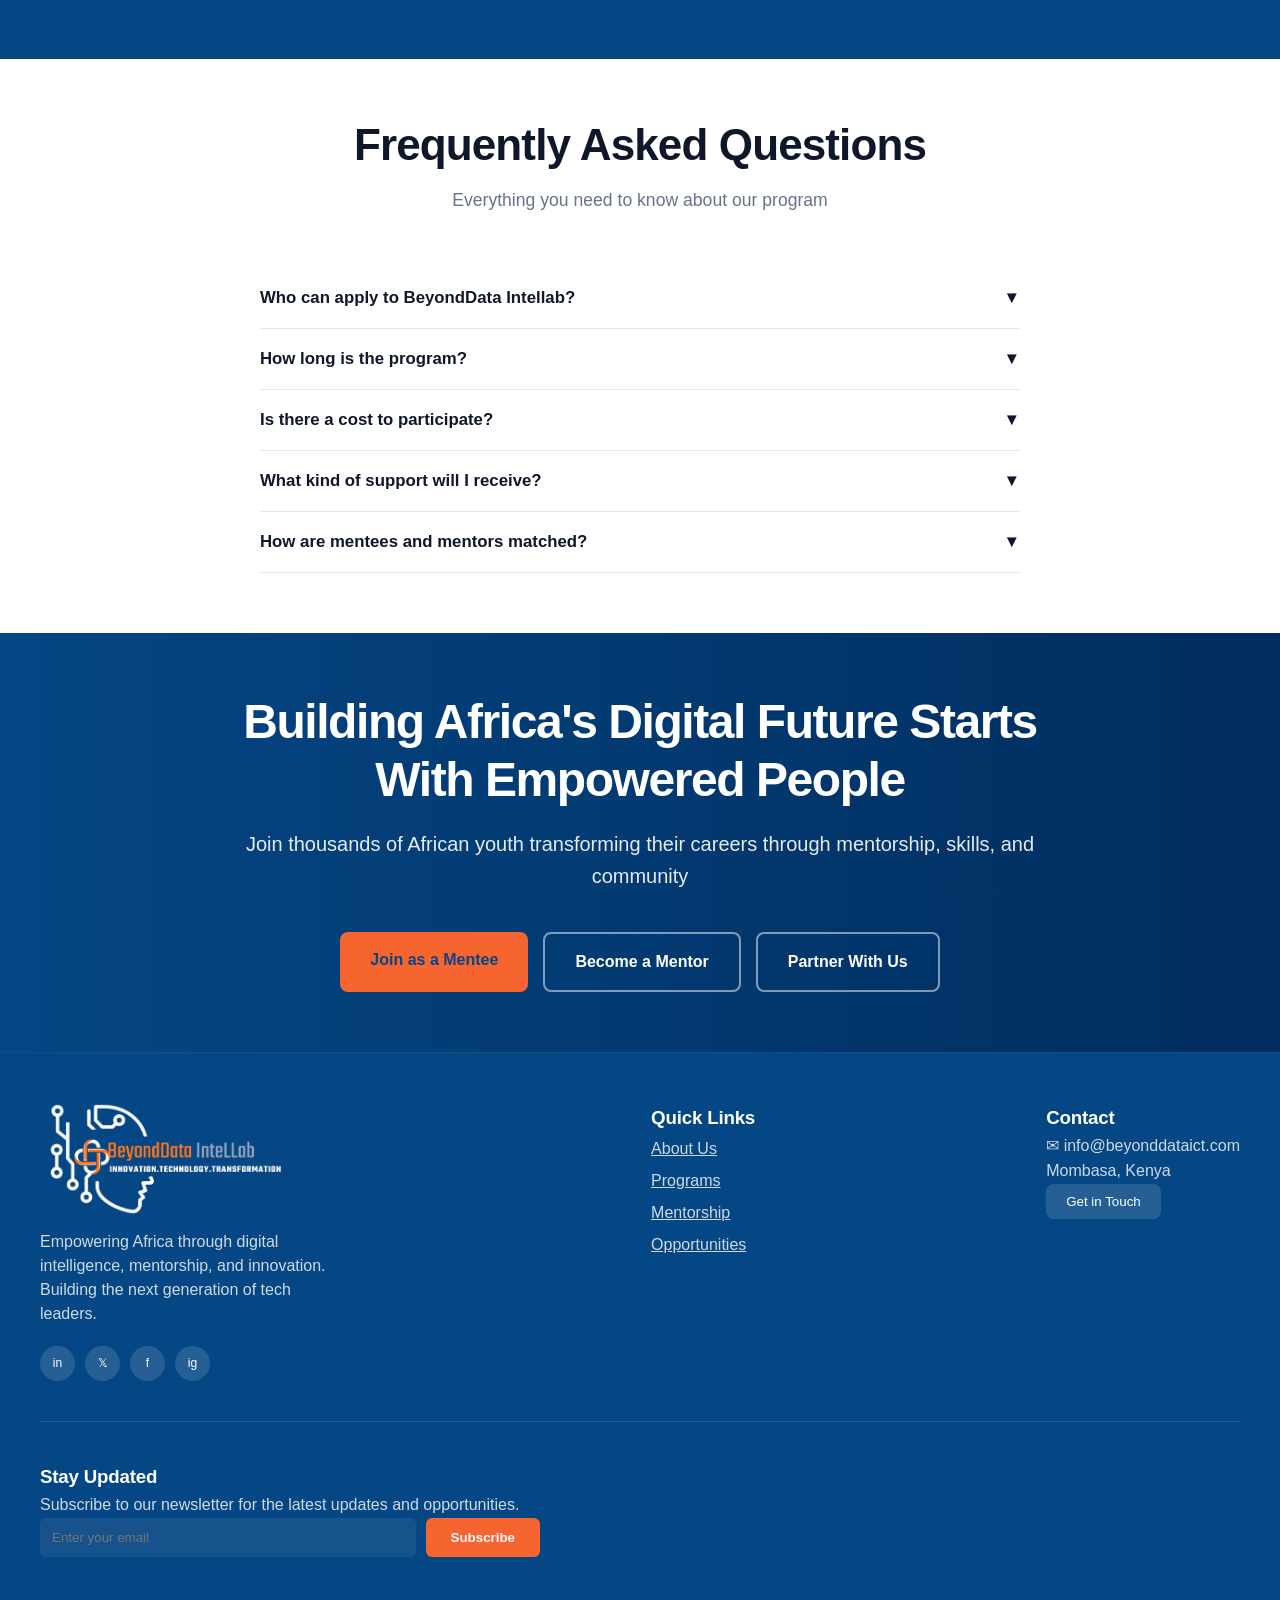
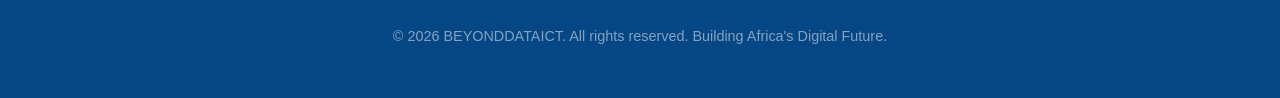
==== commit 291d8031: "Fixed the UI" ====
--- a/index.html
+++ b/index.html
@@ -657,7 +657,7 @@
             </p>
             <div class="hero-buttons">
                 <a href="menteeAppform.html" class="btn btn-pill-gradient" style="background: #f66530; color: #FFFFFF;">Apply as a Mentee</a>
-                <a href="mentorAppform.html" class="btn btn-pill-white" style="color: #f66530;">Become a Mentor</a>
+                <a href="mentorshipAppform.html" class="btn btn-pill-white" style="color: #f66530;">Become a Mentor</a>
                 <a href="partnershipform.html" class="btn btn-pill-outline" style="color: #f66530;">Partner With Us</a>
             </div>
             <p style="font-size: 0.95rem; color: #64748B; max-width: 600px; margin: 0 auto 60px auto;">
@@ -1161,7 +1161,7 @@
             <p style="font-size: 1.25rem; margin-bottom: 40px; opacity: 0.9;">Join thousands of African youth transforming their careers through mentorship, skills, and community</p>
             <div class="cta-buttons">
                 <a href="menteeAppform.html" style="background:  #f66530; color: #054684;">Join as a Mentee</a>
-                <a href="mentorAppform.html" style="background: transparent; border: 2px solid rgba(255, 255, 255, 0.5); color: white;">Become a Mentor</a>
+                <a href="mentorshipAppform.html" style="background: transparent; border: 2px solid rgba(255, 255, 255, 0.5); color: white;">Become a Mentor</a>
                 <a href="partnershipform.html" style="background: transparent; border: 2px solid rgba(255, 255, 255, 0.5); color: white;">Partner With Us</a>
             </div>
         </div>
@@ -1195,7 +1195,7 @@
             </div>
             <div>
                 <h3 style="margin-top: 0; color: white;">Contact</h3>
-                <p style="opacity: 0.8;">✉ info@beyonddata.africa</p>
+                <p style="opacity: 0.8;">✉ info@beyonddataict.com</p>
                 <p style="opacity: 0.8;">Mombasa, Kenya</p>
                 <button style="background: #ffffff22; color: white; border: none; padding: 10px 20px; border-radius: 8px; cursor: pointer;">Get in Touch</button>
             </div>
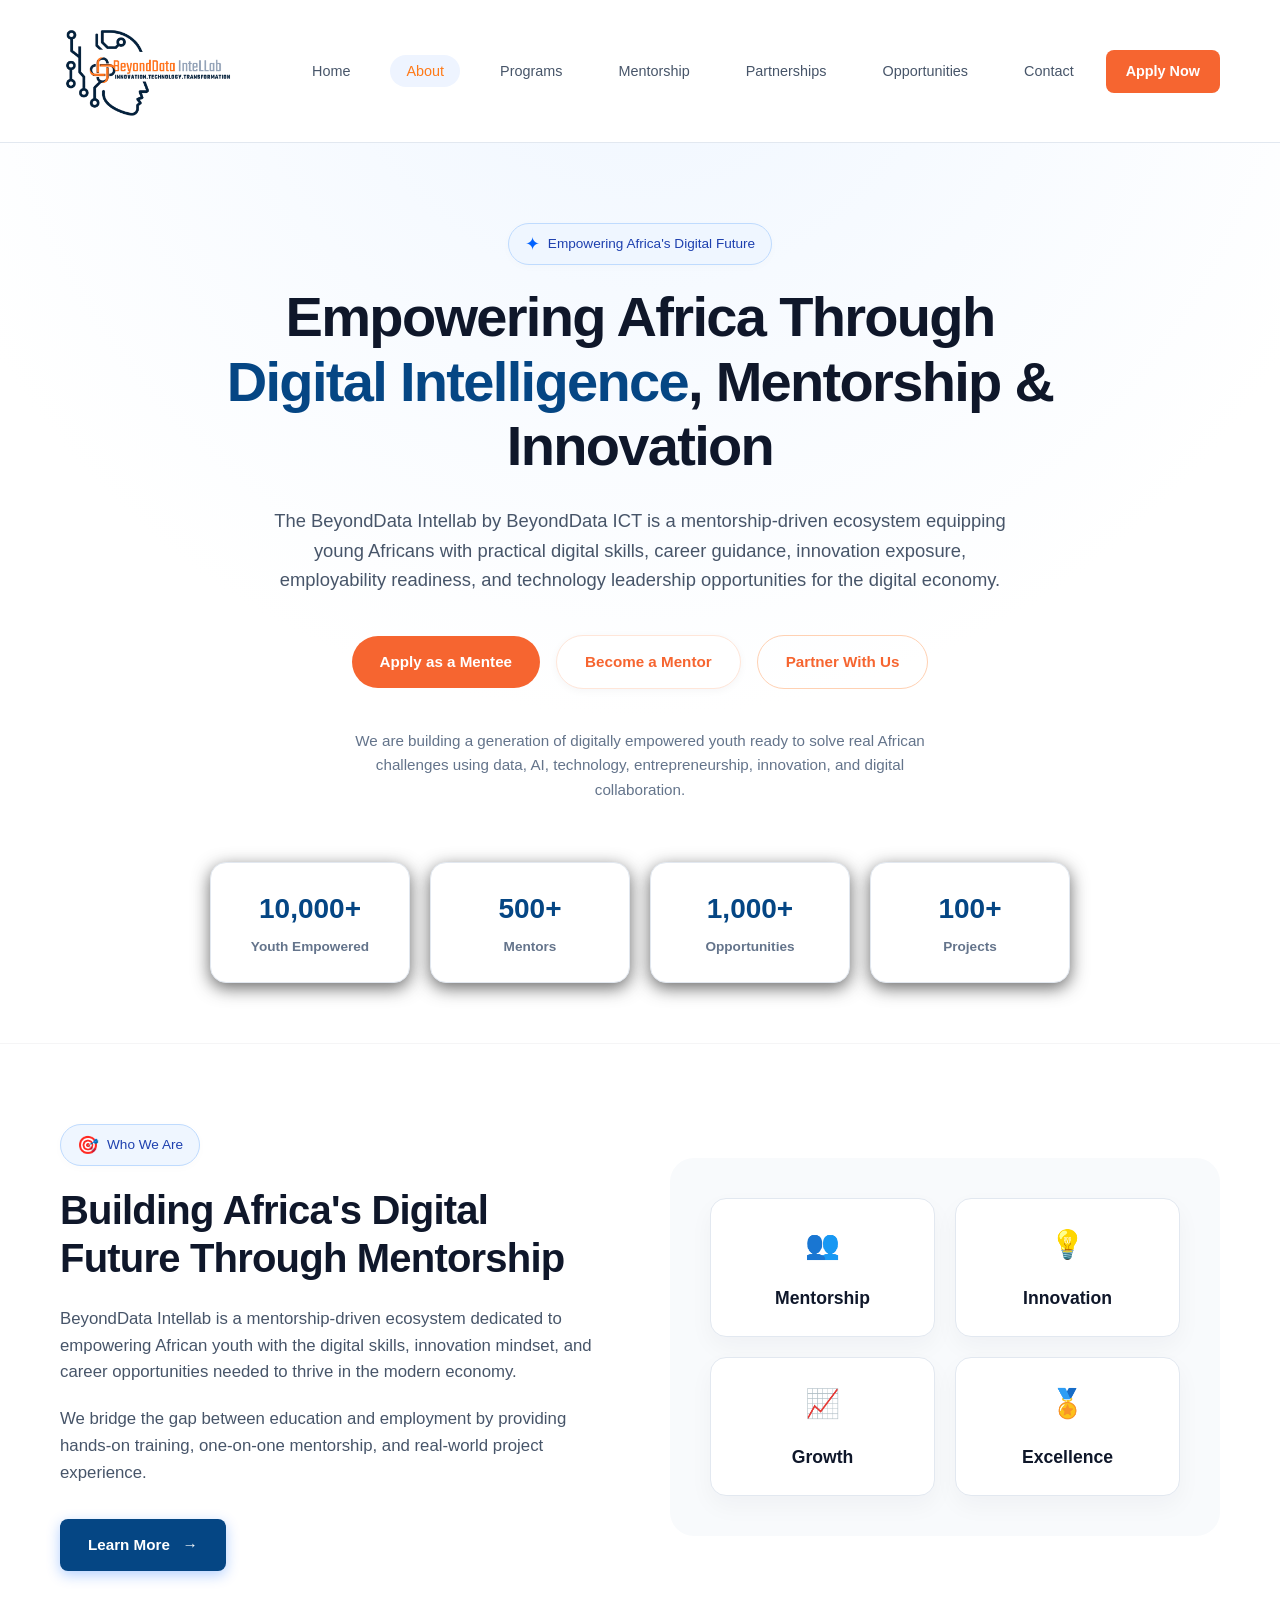
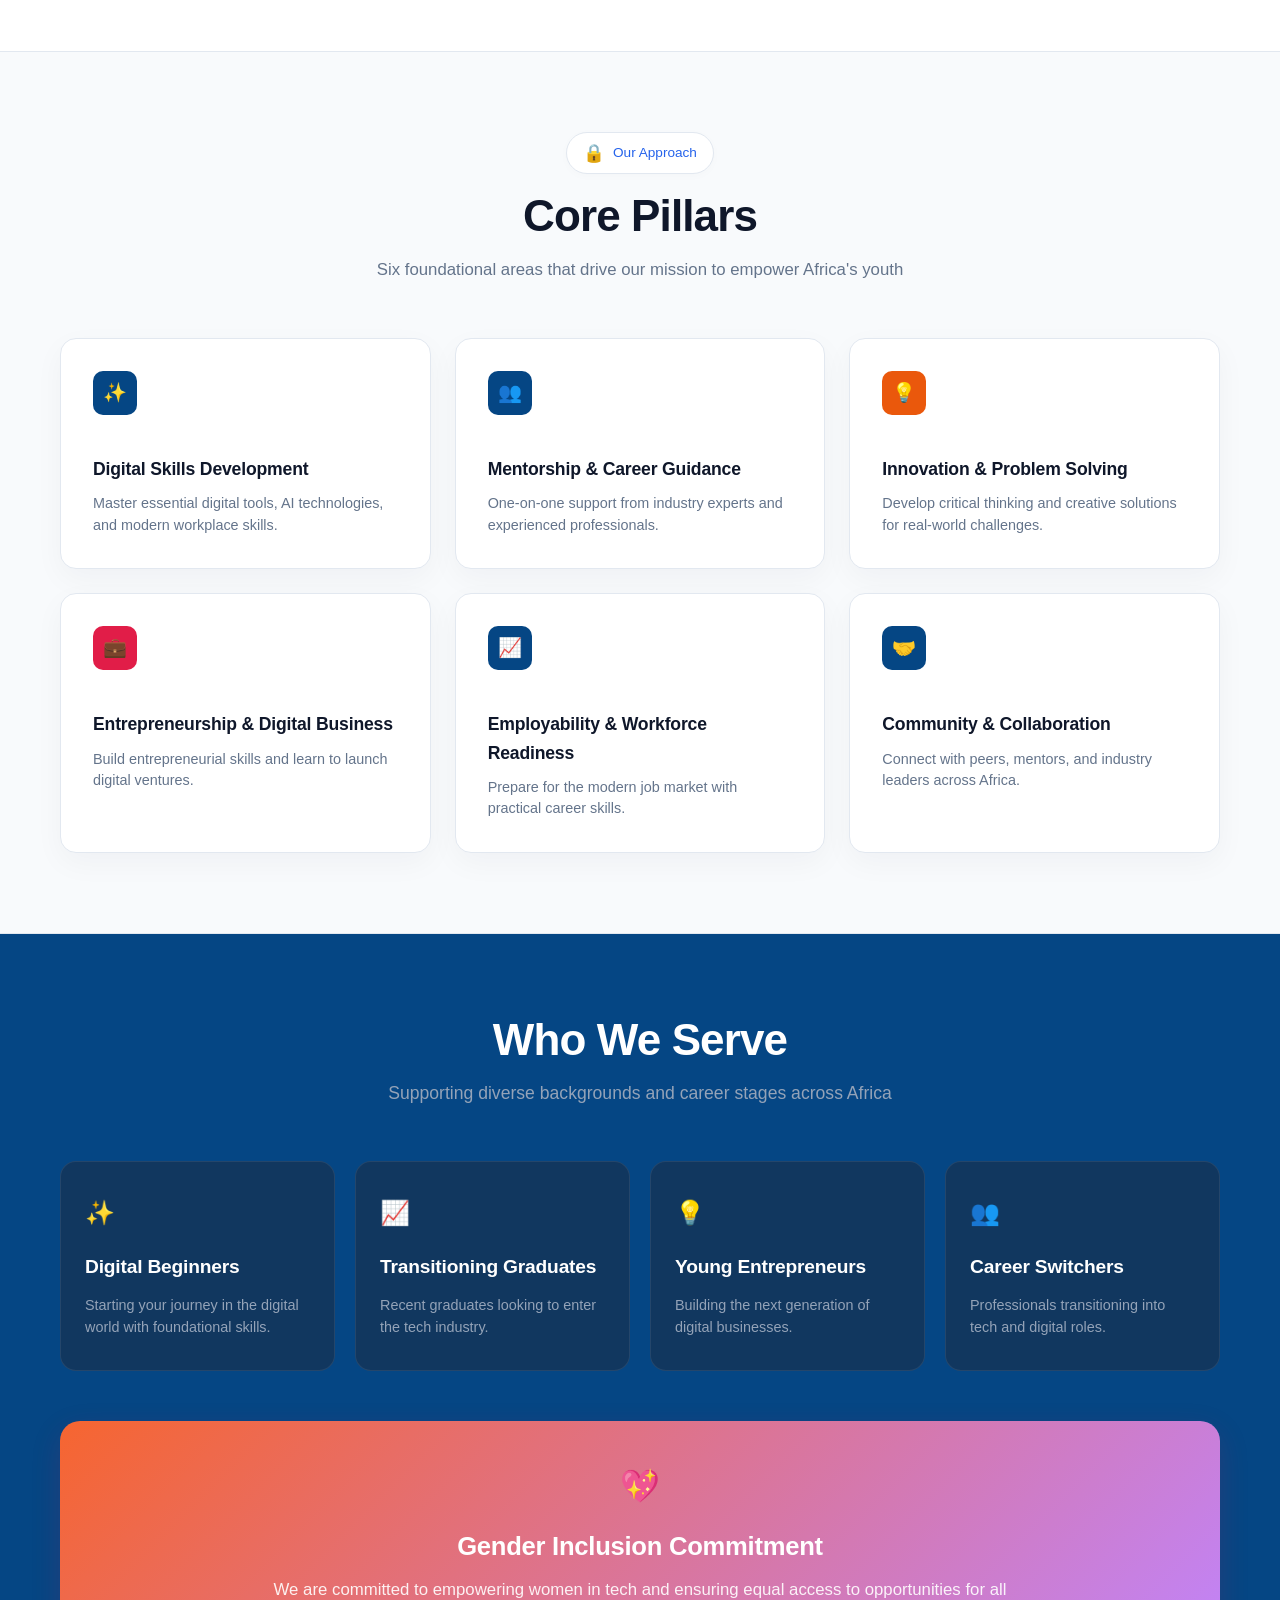
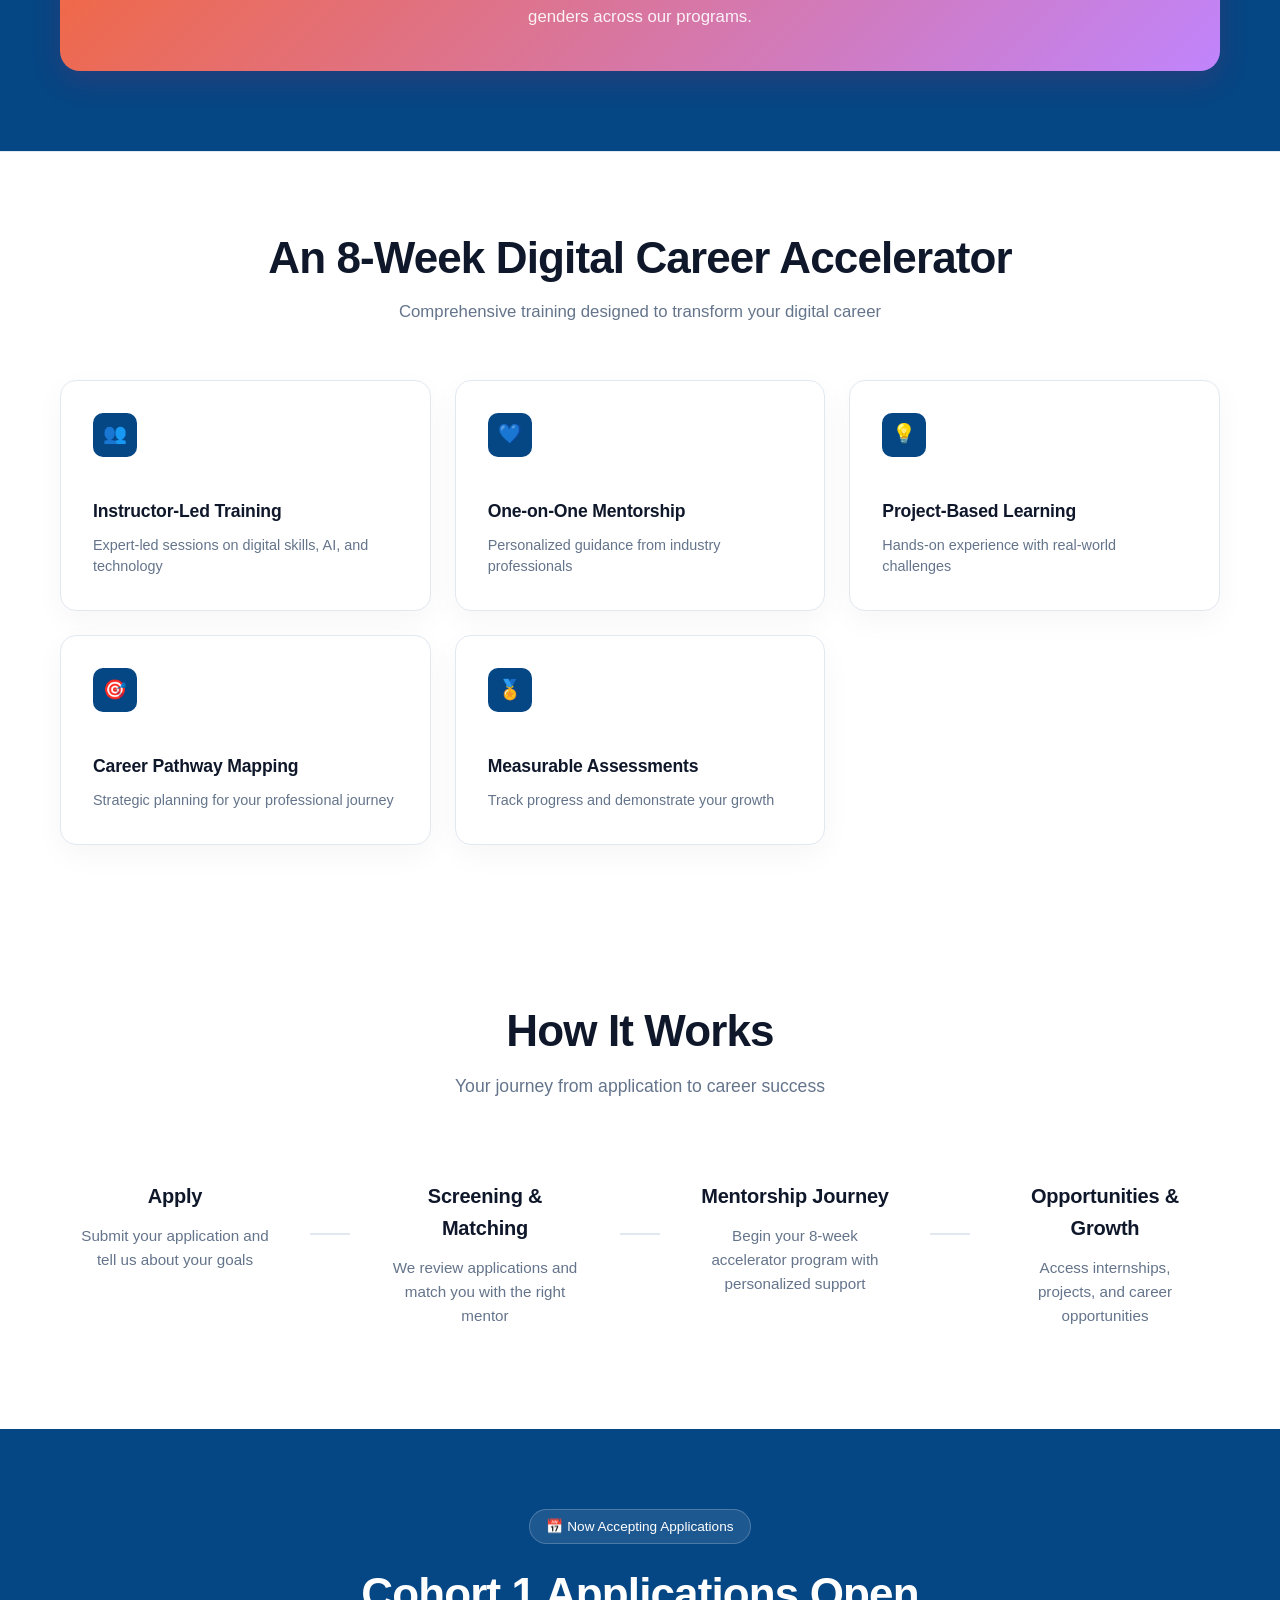
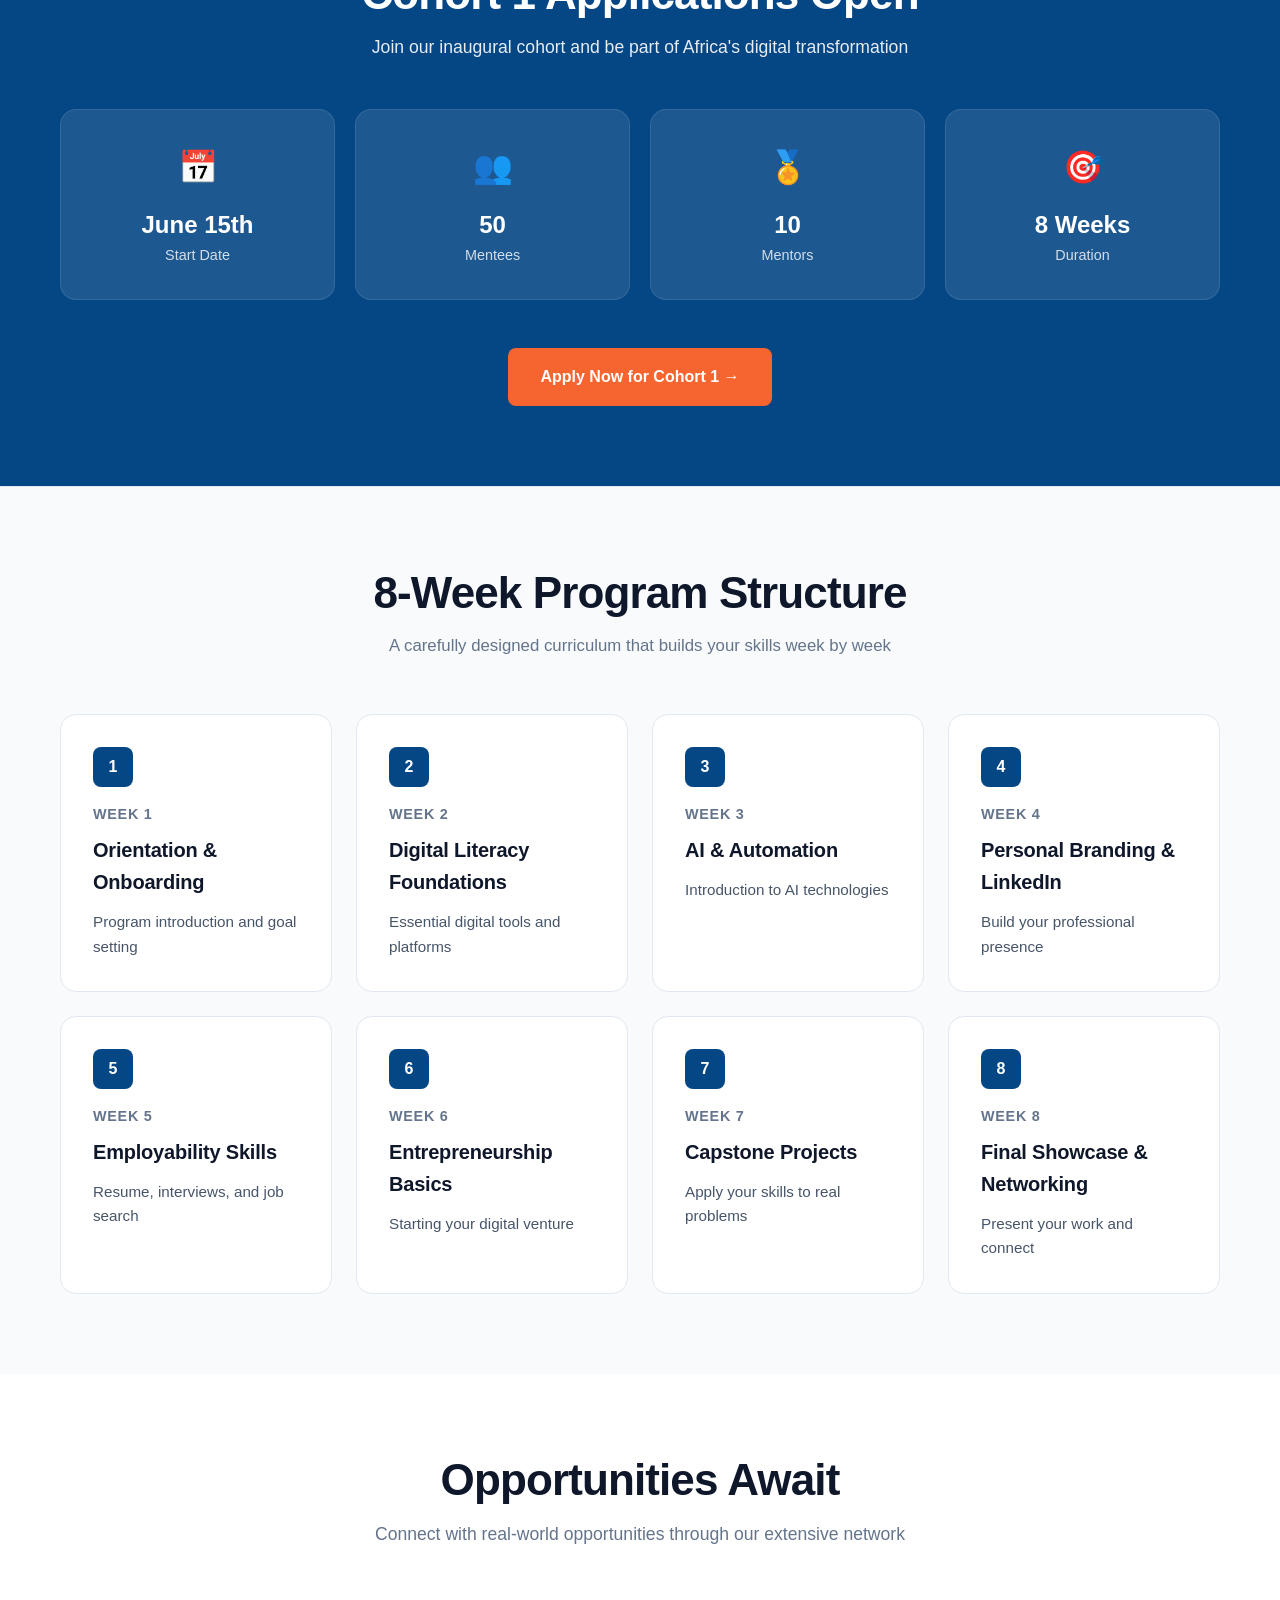
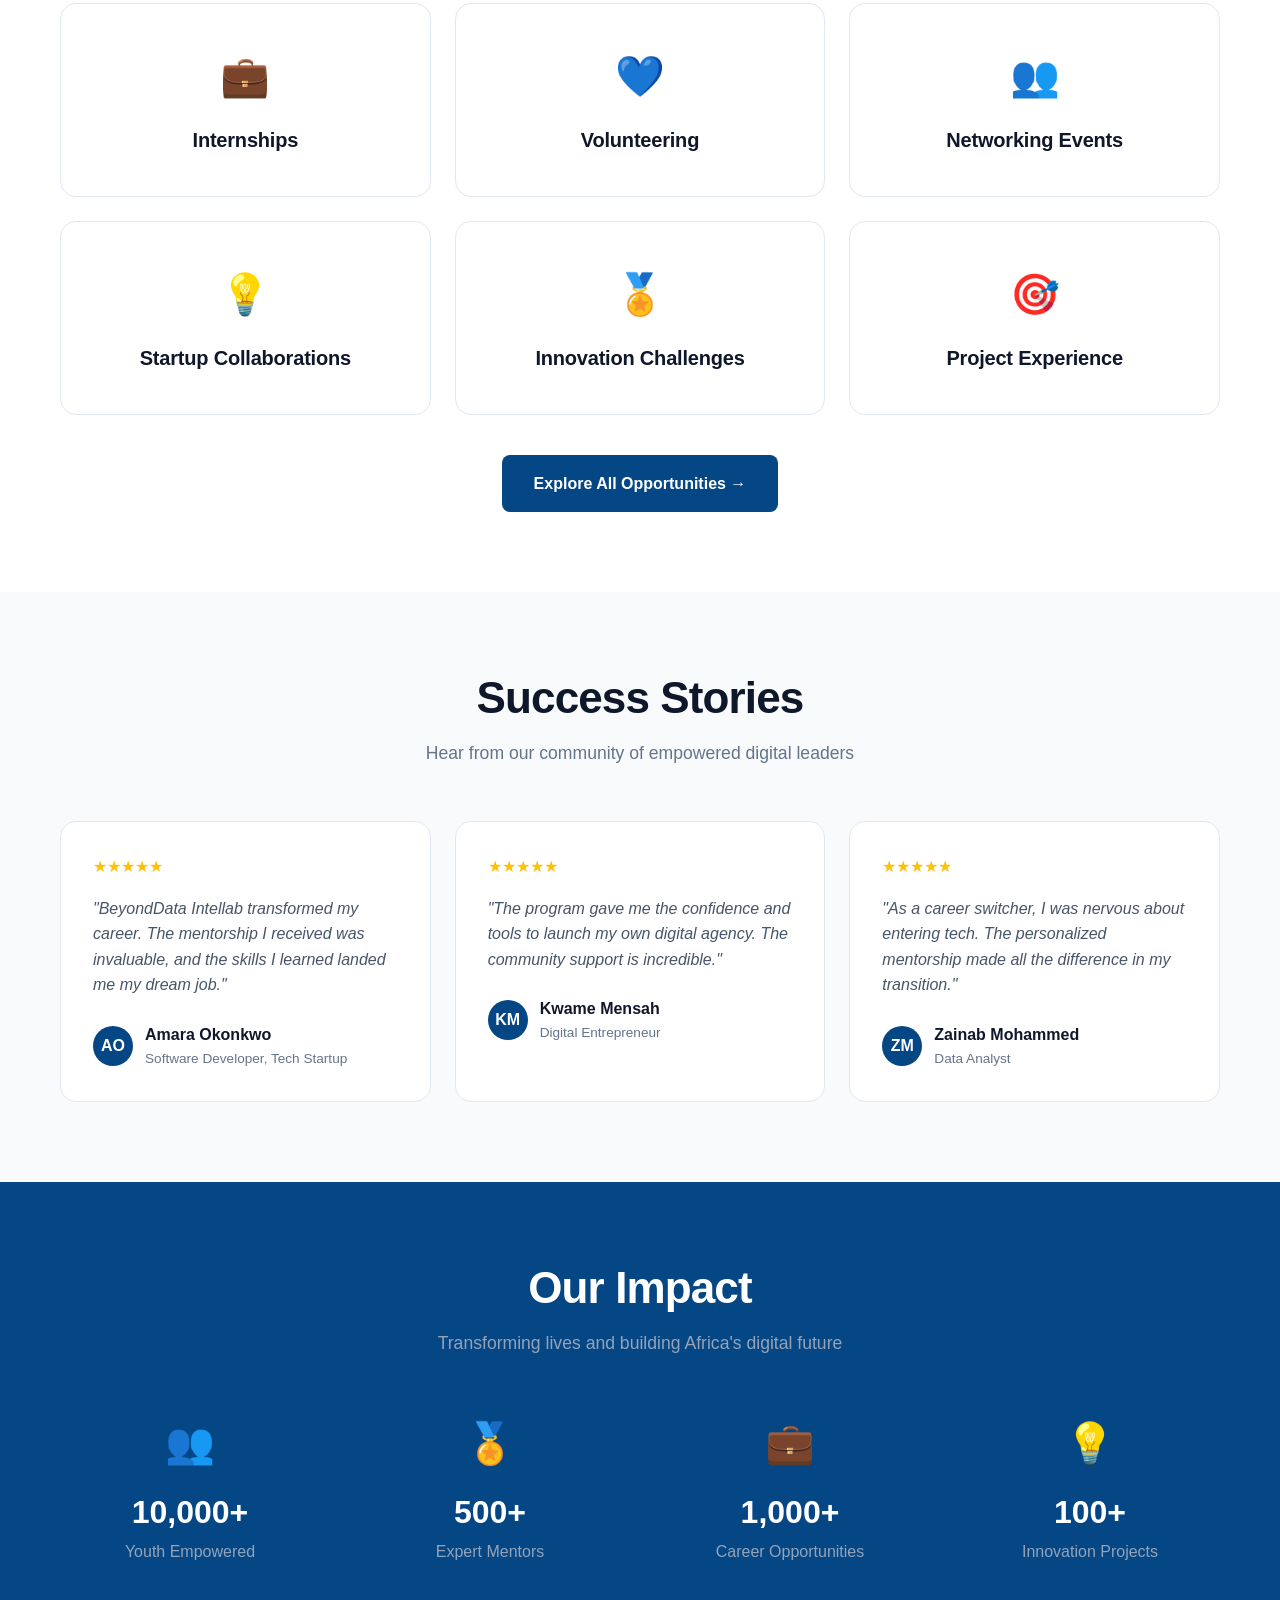
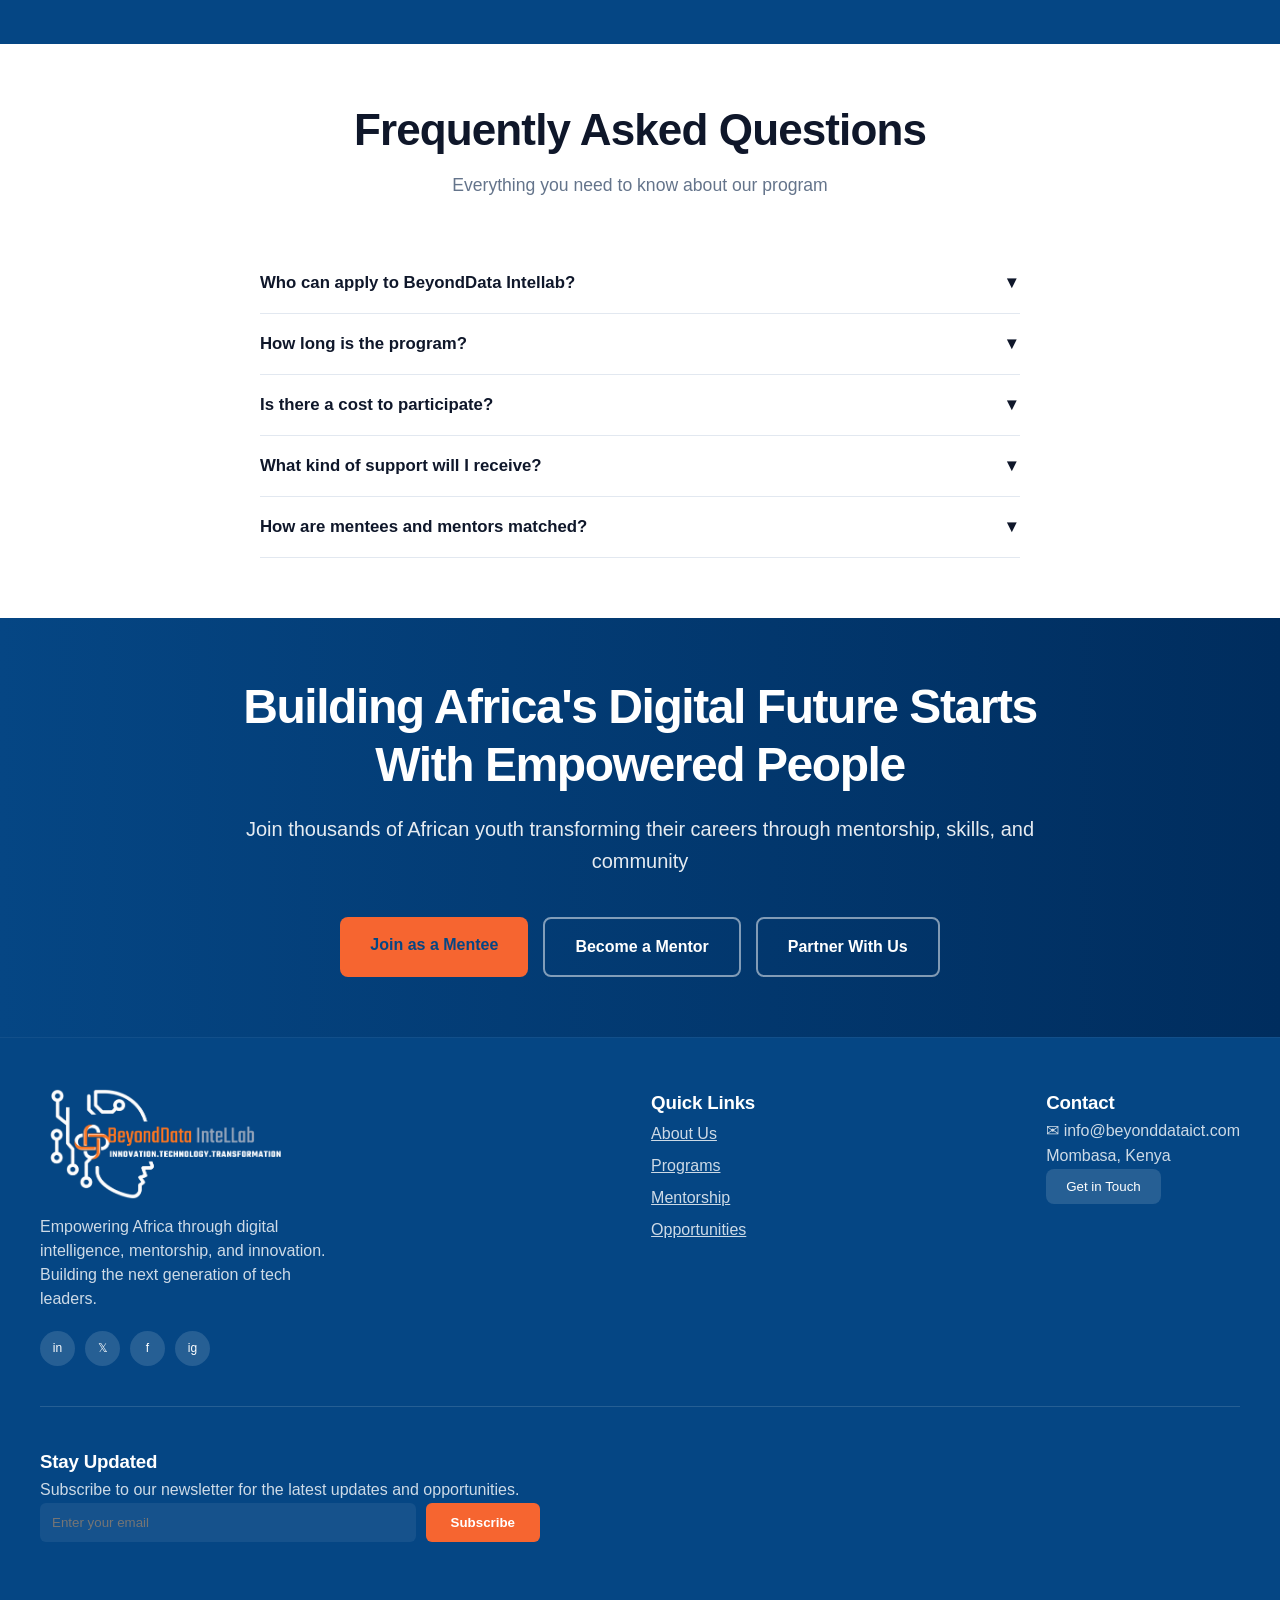
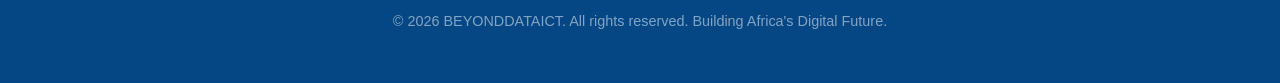
==== commit 5a06861c: "Ui edits" ====
--- a/index.html
+++ b/index.html
@@ -620,10 +620,13 @@
 
             </a>
             <ul class="nav-links">
-                <li><a href="index.html" class="active">Home</a></li>
-                <li><a href="about.html">About</a></li>
+                <li><a href="index.html">Home</a></li>
+                <li><a href="about.html" class="active">About</a></li>
                 <li><a href="programs.html">Programs</a></li>
                 <li><a href="mentorship.html">Mentorship</a></li>
+                <li>
+                    <a href="partnershipform.html">Partnerships </a>
+                </li>
                 <li><a href="opportunities.html">Opportunities</a></li>
                 <li><a href="contact.html">Contact</a></li>
             </ul>
@@ -638,6 +641,7 @@
             <a href="programs.html">Programs</a>
             <a href="mentorship.html">Mentorship</a>
             <a href="opportunities.html">Opportunities</a>
+            <a href="partnershipform.html">Partnerships</a>
             <a href="contact.html">Contact</a>
             <a href="application.html" class="mobile-apply" style="background: #f66530; color: #FFFFFF;">Apply Now</a>
         </div>
--- a/styles.css
+++ b/styles.css
@@ -1,6 +1,7 @@
 /* ==========================================================================
    DESIGN SYSTEM & VARIABLES
    ========================================================================== */
+
 :root {
     --bg-dark: #0B132B;
     --blue-corp: #185FA5;
@@ -18,9 +19,11 @@
     --transition: all 0.3s cubic-bezier(0.16, 1, 0.3, 1);
 }
 
+
 /* ==========================================================================
    BASE RESET & UTILITIES
    ========================================================================== */
+
 * {
     margin: 0;
     padding: 0;
@@ -47,7 +50,9 @@
     padding: clamp(60px, 8vw, 100px) 0;
 }
 
+
 /* Responsive Grids */
+
 .grid-2 {
     display: grid;
     grid-template-columns: repeat(2, 1fr);
@@ -68,7 +73,8 @@
 }
 
 @media (max-width: 968px) {
-    .grid-2, .grid-3 {
+    .grid-2,
+    .grid-3 {
         grid-template-columns: 1fr;
         gap: 32px;
     }
@@ -87,7 +93,9 @@
     }
 }
 
+
 /* Typography Scale */
+
 h1 {
     font-size: clamp(2.25rem, 5vw, 3.5rem);
     font-weight: 800;
@@ -129,9 +137,11 @@
     line-height: 1.6;
 }
 
+
 /* ==========================================================================
    NAVIGATIONBAR & HAMBURGER LAYOUT
    ========================================================================== */
+
 .navbar {
     position: sticky;
     top: 0;
@@ -162,25 +172,30 @@
     display: inline-block;
     text-decoration: none;
     transition: opacity 0.3s ease;
-  }
-
-  .logo-block:hover {
+}
+
+.logo-block:hover {
     opacity: 0.8;
-  }
-
-  .logo-icon img {
+}
+
+.logo-icon img {
     max-width: 100%;
-    height: auto;      /* Keeps the aspect ratio perfect */
-    width: 250px;      /* Adjust as needed for your header */
+    height: auto;
+    /* Keeps the aspect ratio perfect */
+    width: 250px;
+    /* Adjust as needed for your header */
     display: block;
-  }
-
-  /* Responsive adjustment for mobile */
-  @media (max-width: 768px) {
+}
+
+
+/* Responsive adjustment for mobile */
+
+@media (max-width: 768px) {
     .logo-icon img {
-      width: 200px;    /* Slightly smaller on mobile */
-    }
-  }
+        width: 200px;
+        /* Slightly smaller on mobile */
+    }
+}
 
 .nav-links {
     display: flex;
@@ -198,7 +213,8 @@
     border-radius: 30px;
 }
 
-.nav-links a:hover, .nav-links a.active {
+.nav-links a:hover,
+.nav-links a.active {
     color: var(--blue-tech);
     background-color: var(--bg-light);
 }
@@ -230,7 +246,7 @@
         max-width: 300px;
         height: 100vh;
         background: var(--white);
-        box-shadow: -10px 0 30px rgba(0,0,0,0.05);
+        box-shadow: -10px 0 30px rgba(0, 0, 0, 0.05);
         flex-direction: column;
         justify-content: flex-start;
         padding: 100px 24px 40px 24px;
@@ -238,27 +254,21 @@
         transition: right 0.4s cubic-bezier(0.16, 1, 0.3, 1);
         z-index: 1001;
     }
-
     .nav-links.active {
         right: 0;
     }
-
     .menu-toggle {
         display: block;
     }
-
     .menu-toggle.active span:nth-child(1) {
         transform: translateY(7px) rotate(45deg);
     }
-
     .menu-toggle.active span:nth-child(2) {
         opacity: 0;
     }
-
     .menu-toggle.active span:nth-child(3) {
         transform: translateY(-7px) rotate(-45deg);
     }
-
     .nav-actions {
         display: none;
     }
@@ -280,9 +290,11 @@
     display: block;
 }
 
+
 /* ==========================================================================
    BUTTONS & BADGES
    ========================================================================== */
+
 .btn {
     display: inline-flex;
     align-items: center;
@@ -359,7 +371,7 @@
     color: #475569;
     font-size: 0.85rem;
     font-weight: 500;
-    box-shadow: 0 2px 10px rgba(0,0,0,0.02);
+    box-shadow: 0 2px 10px rgba(0, 0, 0, 0.02);
     margin-bottom: 24px;
 }
 
@@ -389,9 +401,11 @@
     }
 }
 
+
 /* ==========================================================================
    CARDS FRAMEWORK
    ========================================================================== */
+
 .card {
     background: var(--white);
     border: 1px solid rgba(15, 23, 42, 0.05);
@@ -450,7 +464,9 @@
     line-height: 1.6;
 }
 
+
 /* Stat Cards */
+
 .stat-container-grid {
     display: grid;
     grid-template-columns: repeat(4, 1fr);
@@ -493,7 +509,9 @@
     font-weight: 600;
 }
 
+
 /* Form Styles */
+
 .form-card {
     background: var(--white);
     border: 1px solid rgba(15, 23, 42, 0.06);
@@ -533,7 +551,9 @@
     box-shadow: 0 0 0 4px rgba(0, 98, 255, 0.08);
 }
 
+
 /* Footer layout */
+
 footer {
     background: #0F172A;
     color: #94A3B8;
@@ -588,4 +608,4 @@
         gap: 16px;
         text-align: center;
     }
-}
+}
